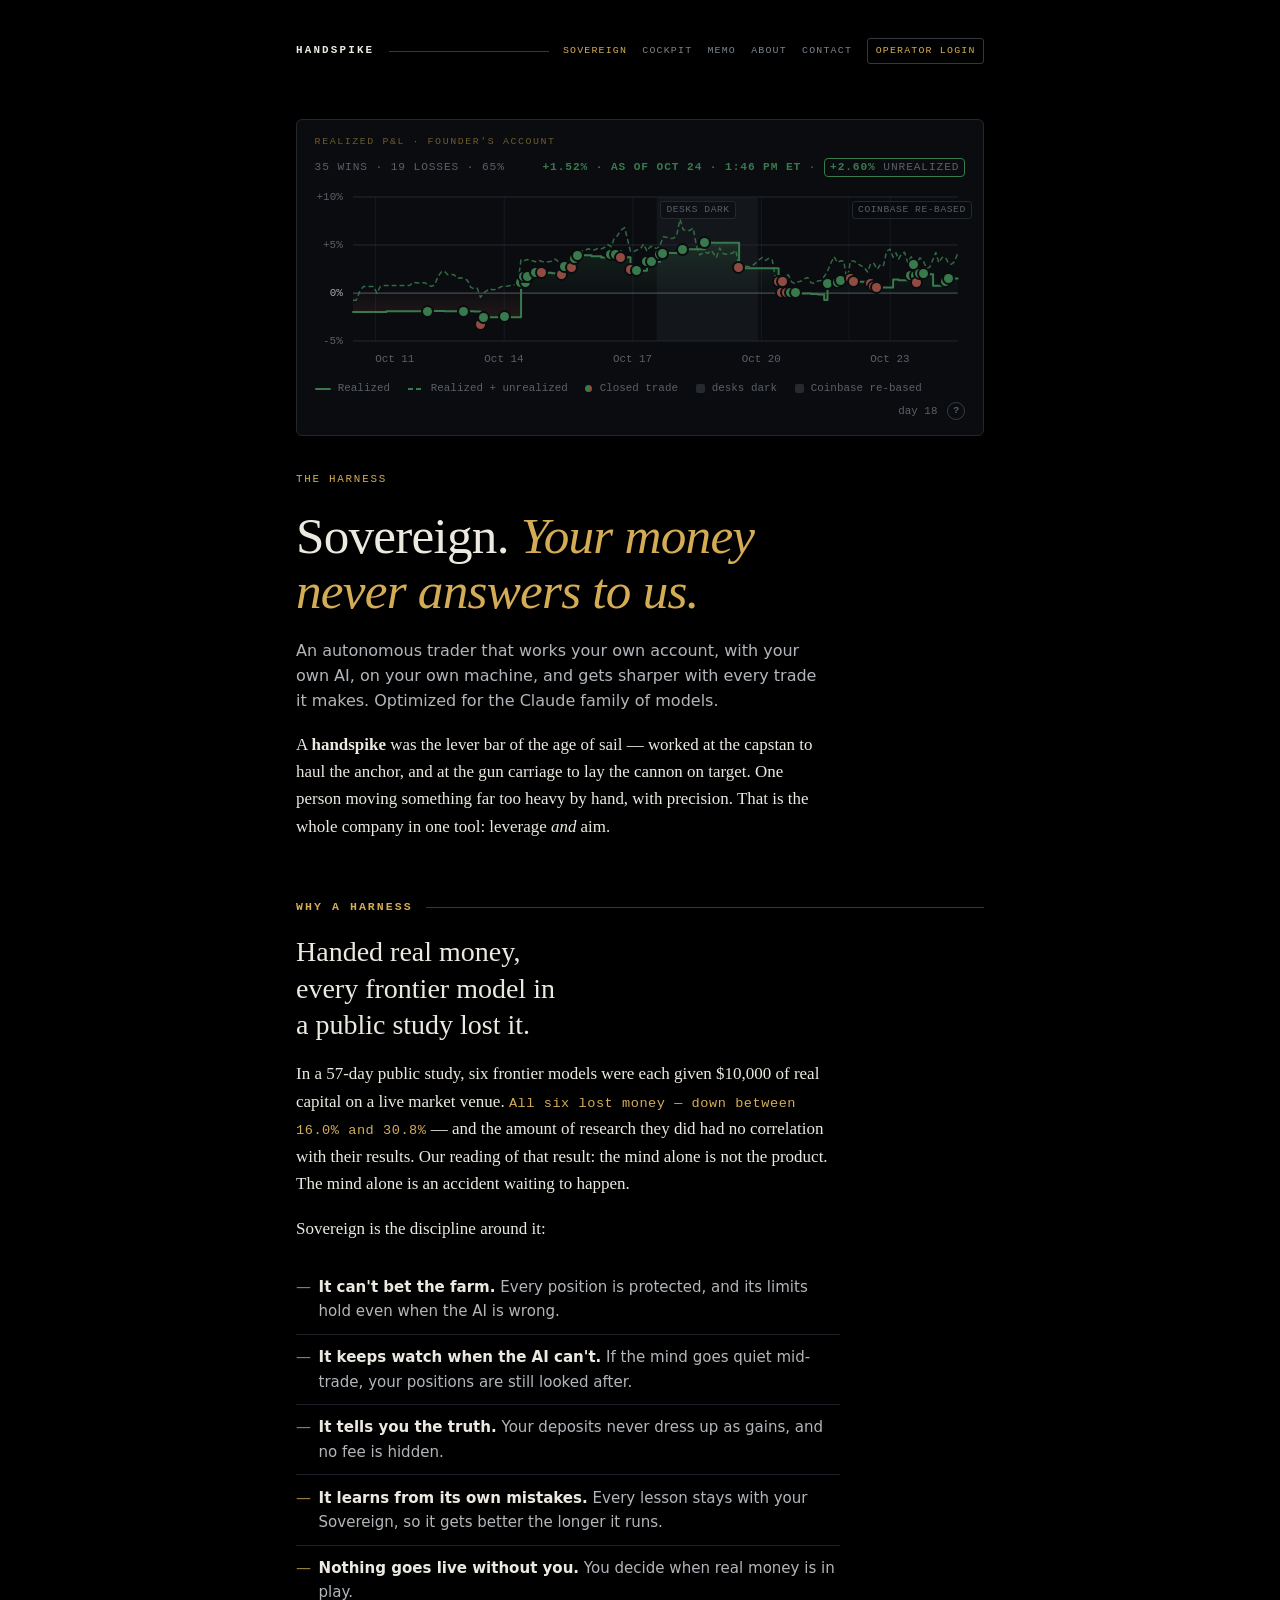
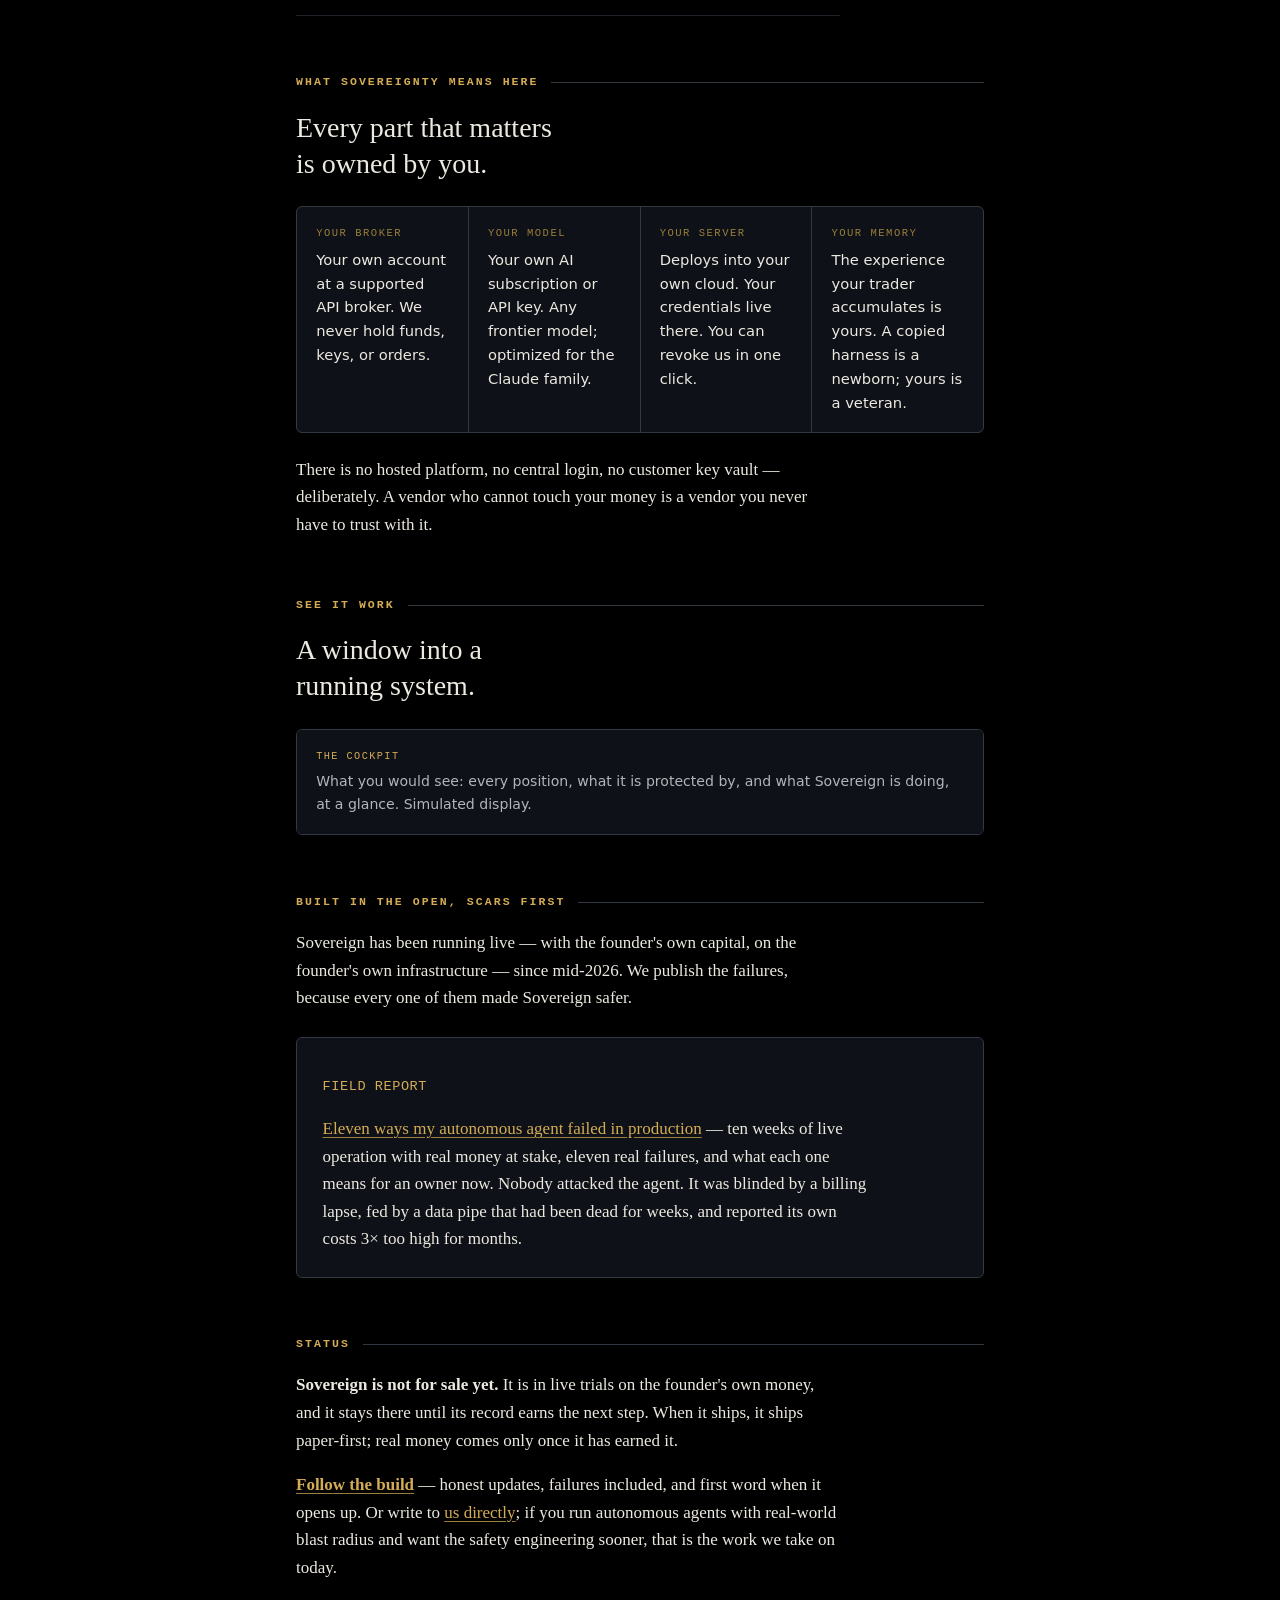
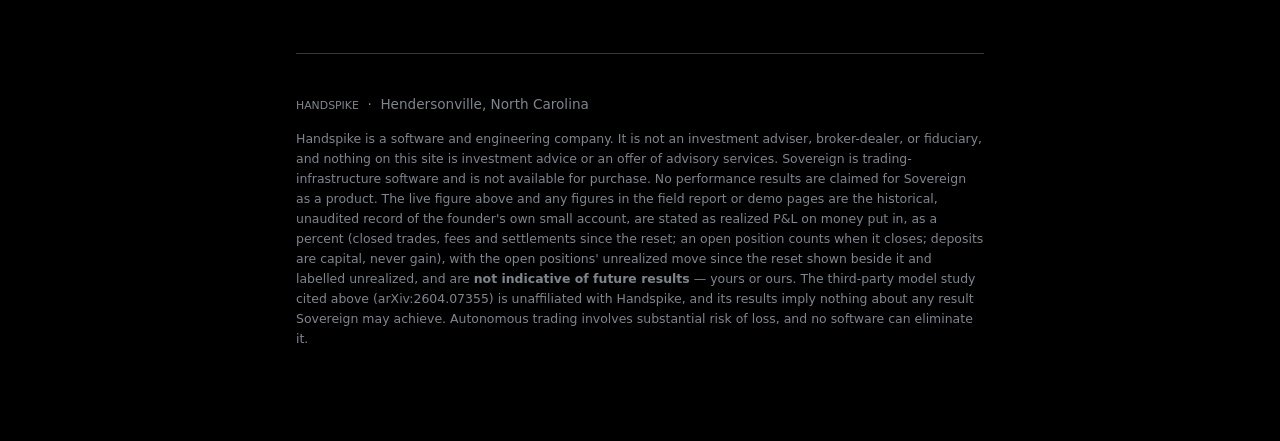
==== index.html @ 0341c0bd "graph: the marks sentence names the partial-sale marks (app d733396c) Co-Authored-By: Claude Opus 5." ====
<!doctype html>
<html lang="en">
<head>
<meta charset="utf-8">
<meta name="viewport" content="width=device-width, initial-scale=1">
<meta name="description" content="Handspike builds Sovereign: an autonomous trading harness where the customer owns everything — their broker, their AI model, their server, their keys. Your money never answers to us.">
<meta name="author" content="Rick Winnett">
<meta property="og:title" content="Handspike — Sovereign, the autonomous trading harness">
<meta property="og:description" content="Your money never answers to us. Bring your own broker, bring your own model. Optimized for the Claude family.">
<meta property="og:type" content="website">
<meta name="twitter:card" content="summary">
<link rel="icon" href="data:image/svg+xml,<svg xmlns=%22http://www.w3.org/2000/svg%22 viewBox=%220 0 100 100%22><path d=%22M18 12h16v30h32V12h16v76H66V58H34v30H18z%22 fill=%22%232f6fed%22/></svg>">
<meta name="theme-color" content="#000000">
<title>Handspike — Sovereign, the autonomous trading harness</title>
<link rel="stylesheet" href="/site.css">
<style>

  /* ---- hero ---- */
  .plate{
    font-family:ui-monospace,Consolas,"Cascadia Mono",monospace;
    font-size:.68rem; letter-spacing:.16em; text-transform:uppercase;
    color:var(--brass); margin:0 0 1.2rem;
  }
  h1{
    font-size:clamp(2.1rem,6vw,3.2rem); line-height:1.08;
    letter-spacing:-.015em; font-weight:400; margin:0 0 1.3rem;
    text-wrap:balance; max-width:19ch;
  }
  h1 em{ font-style:italic; color:var(--brass); }
  .standfirst{
    font-family:"Segoe UI",system-ui,-apple-system,sans-serif;
    font-size:1rem; color:var(--ink-2); line-height:1.55; margin:0 0 .8rem; max-width:33rem;
  }
  .lede{ font-size:1.06rem; color:var(--ink); max-width:33rem; }

  /* ---- sections ---- */
  section{ margin:3.6rem 0 0; }
  h2{
    font-family:ui-monospace,Consolas,"Cascadia Mono",monospace;
    font-size:.72rem; letter-spacing:.18em; text-transform:uppercase;
    color:var(--brass); font-weight:600; margin:0 0 1.1rem;
    display:flex; align-items:center; gap:.8rem;
  }
  h2::after{ content:""; flex:1; height:1px; background:var(--rule); }
  .big{
    font-size:clamp(1.3rem,3.4vw,1.75rem); line-height:1.3; font-weight:400;
    max-width:26ch; margin:0 0 1rem; text-wrap:balance;
  }

  ul.rails{ list-style:none; padding:0; margin:1.4rem 0 0; }
  ul.rails li{
    padding:.68em 0 .68em 1.5em; border-bottom:1px solid var(--rule-2); position:relative;
    font-family:"Segoe UI",system-ui,sans-serif; font-size:.94rem; color:var(--ink-2);
  }
  ul.rails li::before{ content:"—"; position:absolute; left:0; color:var(--brass-dim); }
  ul.rails li strong{ color:var(--ink); font-weight:600; }

  .card{
    background:var(--panel); border:1px solid var(--rule); border-radius:6px;
    padding:1.5rem 1.6rem; margin:1.6rem 0 0;
  }
  .card p:last-child{ margin-bottom:0; }
  .stat{
    font-family:ui-monospace,Consolas,monospace; color:var(--brass);
    font-size:.85rem; letter-spacing:.04em;
  }

  .own{ display:grid; grid-template-columns:repeat(auto-fit,minmax(10.5rem,1fr)); gap:1px;
        background:var(--rule); border:1px solid var(--rule); border-radius:6px;
        overflow:hidden; margin:1.5rem 0 0; }
  .own > div{ background:var(--panel); padding:1.1rem 1.2rem; }
  .own .k{ font-family:ui-monospace,Consolas,monospace; font-size:.66rem;
           letter-spacing:.14em; text-transform:uppercase; color:var(--brass-dim); margin:0 0 .35rem; }
  .own .v{ font-family:"Segoe UI",system-ui,sans-serif; font-size:.92rem; color:var(--ink); margin:0; }

  /* ---- live status banner ---- */
  /* THE COCKPIT'S HOME GRAPH, IN PERCENTS, IN THE SITE'S OWN DRESS (owner 2026-10-14 ~1:40 AM ET: "public can have
     it. %'s only", then "make it look right on the page"; standing since 2026-10-11 ~7:50 PM ET: "the web graph
     never show dollar amount. on %'s", then "other than that, two should look and function the same"). The block is
     laid out as home.py::_return_graph draws it since the cockpit's 10/13 redesign: one header row (the wins-vs-losses
     record on the left; on the right the realized figure, a dot, and the unrealized figure in its thin rectangle),
     then the plot (a round-percent axis with 0% always labelled, an Eastern time axis, the realized steps, the dashed
     line, the wash, a dot per closed position, the readout), then the legend line. The one public-only addition is
     the "Realized P&L · founder's account" label above it. The colours are the SITE's palette under the cockpit's
     token names (--win, --loss, --border-strong, --warn); the type is the site's own mono and the card, rules and
     ink the site's own, so the graph reads as part of this page rather than a pasted instrument. */
  #live{ display:none; margin:0 0 2.2rem; border:1px solid var(--rule); border-radius:6px;
         background:var(--panel); padding:.9rem 1.1rem;
         --win:#4fa96a; --loss:#c96a5a; --border-strong:#4b545d; --warn:#e3b341;
         --mono:ui-monospace,Consolas,"Cascadia Mono",monospace; }
  #live.on{ display:block; }
  #live .k{ display:block; margin:0 0 .5rem; font-family:ui-monospace,Consolas,"Cascadia Mono",monospace;
            font-size:.62rem; letter-spacing:.16em; text-transform:uppercase; color:var(--brass-dim); }
  #live .head{ display:flex; flex-wrap:wrap; justify-content:space-between; align-items:baseline; gap:.15rem .8rem;
               margin-bottom:2px; font-family:ui-monospace,Consolas,monospace; font-size:.7rem;
               letter-spacing:.08em; text-transform:uppercase; color:var(--ink-3); }
  /* The figures keep to the right edge even when a narrow card wraps them under the record. */
  #live .fig{ font-variant-numeric:tabular-nums; margin-left:auto; text-align:right; }
  #live .pct{ font-weight:700; }
  #live .pct.up{ color:var(--win); } #live .pct.down{ color:var(--loss); }
  #live .sep[hidden]{ display:none; }
  /* The unrealized figure and its word inside a thin rectangle in the figure's own colour (the cockpit's
     _unrealized_box). It never breaks inside itself; on a phone the whole box wraps instead. */
  #live .unreal{ display:inline-block; white-space:nowrap; border:1px solid var(--ink-3); border-radius:4px;
                 padding:0 5px; line-height:1.5; }
  #live .unreal b{ font-weight:700; }
  #live .unreal.up{ border-color:var(--win); } #live .unreal.up b{ color:var(--win); }
  #live .unreal.down{ border-color:var(--loss); } #live .unreal.down b{ color:var(--loss); }
  #live .unreal[hidden]{ display:none; }
  #live .curve{ display:block; }
  #live .curve[hidden]{ display:none; }
  /* Fewer than three points since the reset: said plainly, as the cockpit says it, never a two-point "trend". */
  #live .curve .collect{ border:1px dashed var(--border-strong); border-radius:6px; padding:14px 16px;
                         font-family:ui-monospace,Consolas,monospace; font-size:.7rem; color:var(--ink-3); }
  #live .curve .collect .wl{ letter-spacing:.08em; text-transform:uppercase; font-weight:700; margin-bottom:4px; }
  #live.stale{ opacity:.72; }

  /* THE PLOT. ONE svg (0..1000 x 0..1000, stretched, every stroke non-scaling) holds the strokes and the wash; the
     axis labels, the dots and the readout are HTML over the same box, placed in percent, so nothing round or textual
     is ever stretched. The y gutter is sized in ch of the axis' own mono face (--rg-yw, set per render from the
     longest label), so it fits whatever face and size the reader's browser resolves. */
  #live .rg [hidden]{ display:none !important; }
  #live .rg-plot{ position:relative; height:160px; margin-top:.75rem; touch-action:pan-y pinch-zoom; cursor:crosshair;
                  user-select:none; -webkit-user-select:none; -webkit-tap-highlight-color:transparent;
                  font:500 .68rem/1 var(--mono); font-variant-numeric:tabular-nums; }
  #live .rg-area{ position:absolute; left:calc(var(--rg-yw, 3rem) + 10px); right:8px; top:8px; bottom:8px; }
  #live .rg-area svg{ position:absolute; inset:0; width:100%; height:100%; overflow:visible; display:block; }
  #live .rg-area svg *{ vector-effect:non-scaling-stroke; }
  #live .rg-area .g{ fill:none; stroke:var(--rule); stroke-width:1; }
  #live .rg-area .v{ fill:none; stroke:var(--rule); stroke-width:1; stroke-opacity:.5; }
  #live .rg-area .a{ stroke:none; }
  #live .rg-area .z{ stroke:var(--ink-3); stroke-opacity:.75; stroke-width:1.25; }
  #live .rg-area .u{ fill:none; stroke-width:1.5; stroke-dasharray:5 3; stroke-opacity:.85; stroke-linejoin:round; }
  #live .rg-area .r{ fill:none; stroke-width:2; stroke-linejoin:round; stroke-linecap:round; }
  #live .rg-area .cw{ stroke:var(--win); } #live .rg-area .cl{ stroke:var(--loss); }
  #live .rg-area .cf{ stroke:var(--ink-3); }
  #live .rg-yl{ position:absolute; left:0; top:8px; bottom:8px; width:var(--rg-yw, 3rem); pointer-events:none;
                color:var(--ink-3); }
  #live .rg-yl span{ position:absolute; right:0; transform:translateY(-50%); white-space:nowrap; }
  #live .rg-yl .z{ color:var(--ink); }
  #live .rg-xl{ position:relative; height:1.1rem; margin:5px 8px 0 calc(var(--rg-yw, 3rem) + 10px);
                font:500 .68rem/1 var(--mono); color:var(--ink-3); white-space:nowrap;
                font-variant-numeric:tabular-nums; }
  #live .rg-xl span{ position:absolute; top:0; transform:translateX(-50%); }
  #live .rg-xl .l0{ transform:none; } #live .rg-xl .l1{ transform:translateX(-100%); }
  /* a bare clock's twin that carries the zone word on a narrow card only (xlNarrow) */
  #live .rg-xl .ph{ display:none; }
  /* A CLOSED POSITION: a 9 px dot on the realized line, green a win and red a loss by its result's sign, dim at
     exactly zero, a hollow ring when the feed does not say. A mark and nothing more: no pointer, no focus, no title. */
  #live .rg-mk{ position:absolute; z-index:2; width:9px; height:9px; margin:-4.5px 0 0 -4.5px; border-radius:50%;
                background:var(--ink-3); box-shadow:0 0 0 2px var(--panel); pointer-events:none; }
  #live .rg-mk.w{ background:var(--win); } #live .rg-mk.l{ background:var(--loss); }
  #live .rg-mk.u{ background:var(--panel); box-shadow:inset 0 0 0 1.5px var(--ink-3), 0 0 0 2px var(--panel); }
  /* AN EVENT BAND (owner 10/20 "put a mark on the graph noting the outage"; the cockpit's .hsv-rg-area .ev /
     .hsv-rg-ev): a translucent band in the dim ink across the plot (a fill-only closed path, never a rect: the
     stretched SVG's element rule), under everything drawn, never the win/loss colours (it is not a result); its label
     a small see-through chip near the top of the band so a line peaking there still shows through. A mark and nothing
     more: no title, no pointer, no click-through. */
  #live .rg-area .ev{ fill:var(--ink-3); fill-opacity:.12; stroke:none; }
  #live .rg-ev{ position:absolute; top:4px; z-index:1; margin-left:4px; padding:2px 5px; border-radius:3px;
                font:500 .6rem/1.2 var(--mono); letter-spacing:.06em; text-transform:uppercase; color:var(--ink-3);
                background:color-mix(in srgb, var(--panel) 55%, transparent); border:1px solid var(--rule);
                white-space:nowrap; pointer-events:none; }
  #live .rg-key .ev{ display:inline-block; width:9px; height:9px; border-radius:2px; background:var(--ink-3); opacity:.35; }
  /* THE READOUT: the crosshair, the realized line's dot, the unrealized gap's bar, the tip. */
  #live .rg-xh{ position:absolute; top:0; bottom:0; width:0; border-left:1px solid var(--ink-3); opacity:.6;
                pointer-events:none; }
  #live .rg-gb{ position:absolute; z-index:1; width:2px; margin-left:-1px; border-radius:1px; pointer-events:none; }
  #live .rg-hd{ position:absolute; z-index:1; width:7px; height:7px; margin:-3.5px 0 0 -3.5px; border-radius:50%;
                background:var(--ink); box-shadow:0 0 0 2px var(--panel); pointer-events:none; }
  #live .rg-tip{ position:absolute; top:0; z-index:3; min-width:9.75rem; max-width:15rem; pointer-events:none;
                 background:var(--mono-bg); border:1px solid var(--border-strong); border-radius:4px;
                 padding:.4rem .55rem; font:400 .7rem/1.55 var(--mono); color:var(--ink-2);
                 font-variant-numeric:tabular-nums; }
  #live .rg-tip .t{ color:var(--ink-3); white-space:nowrap; }
  #live .rg-tip .row{ display:flex; align-items:center; gap:6px; white-space:nowrap; }
  #live .rg-tip .row b{ margin-left:auto; padding-left:12px; font-weight:700; color:var(--ink); }
  #live .rg-tip .row b.pos{ color:var(--win); } #live .rg-tip .row b.neg{ color:var(--loss); }
  #live .rg-tip i{ display:inline-block; flex:none; }
  #live .rg-tip i.kr{ width:14px; height:2px; border-radius:1px; }
  #live .rg-tip i.ku{ width:2px; height:10px; margin:0 6px; border-radius:1px; }
  /* THE LEGEND LINE: the keys, then "day N" (and a stale line's "line as of", in the warn colour) and the "?" as one
     group at the right edge that wraps as a unit. */
  #live .rg-legend{ display:flex; flex-wrap:wrap; align-items:center; gap:.35rem 1.1rem; margin-top:.6rem;
                    font:400 .68rem/1.4 var(--mono); color:var(--ink-3); }
  #live .rg-key{ display:inline-flex; align-items:center; gap:.45rem; white-space:nowrap; }
  #live .rg-key .sw{ display:inline-block; width:16px; height:2px; border-radius:1px; background:currentColor; }
  #live .rg-key .sw.u{ border-radius:0; background:repeating-linear-gradient(90deg,currentColor 0 5px,transparent 5px 8px); }
  #live .rg-key .cw{ color:var(--win); } #live .rg-key .cl{ color:var(--loss); } #live .rg-key .cf{ color:var(--ink-3); }
  #live .rg-key .dt{ display:inline-block; width:7px; height:7px; border-radius:50%;
                     background:linear-gradient(90deg,var(--win) 50%,var(--loss) 50%); }
  /* a feed whose marks carry no sign (one published before r) draws only rings, so its key is a ring too */
  #live .rg-key .dt.u{ background:transparent; box-shadow:inset 0 0 0 1.5px var(--ink-3); }
  #live .rg-legend .end{ margin-left:auto; display:inline-flex; flex-wrap:wrap; justify-content:flex-end;
                         align-items:center; gap:.3rem .6rem; }
  #live .rg-legend .meta{ font-variant-numeric:tabular-nums; }
  #live .rg-legend .st{ color:var(--warn); white-space:nowrap; }
  /* The "?" (a span, as the cockpit's own): the provenance as its TITLE and nothing more. A mouse sees it on hover;
     no tap opens its words on this page (review 2026-10-14: the site adds no visible text about how anything works,
     owner 2026-10-11), so it is not a control. */
  #live .rg-q{ display:inline-grid; place-items:center; flex:none; width:1.15rem; height:1.15rem;
               border:1px solid var(--border-strong); border-radius:50%; color:var(--ink-3);
               font:600 .62rem/1 var(--mono); cursor:help; }
  #live .rg-q:hover{ color:var(--brass); border-color:var(--brass-dim); }

  /* A NARROW CARD (a 568 px screen or less): a shorter plot, a tighter card, and the axis labels xlNarrow and the
     odd steps from 0% leave out marked .alt (every date stays, the zone word stays on the last clock shown). */
  @media (max-width:568px){
    #live{ padding:.8rem; }
    #live .rg-plot{ height:140px; }
    #live .rg-xl .alt, #live .rg-yl .alt{ display:none; }
    #live .rg-xl .ph{ display:block; }
  }

  .tour{ display:grid; grid-template-columns:repeat(auto-fit,minmax(12rem,1fr)); gap:1px;
         background:var(--rule); border:1px solid var(--rule); border-radius:6px;
         overflow:hidden; margin:1.5rem 0 0; }
  .tour a{ background:var(--panel); padding:1.15rem 1.2rem; text-decoration:none; display:block; }
  .tour a:hover{ background:var(--ground); }
  .tour .k{ font-family:ui-monospace,Consolas,monospace; font-size:.64rem; letter-spacing:.14em;
            text-transform:uppercase; color:var(--brass); margin:0 0 .35rem; }
  .tour .v{ font-family:"Segoe UI",system-ui,sans-serif; font-size:.88rem; color:var(--ink-2);
            margin:0; max-width:none; }

  @media (max-width:600px){
        .shell{ padding-top:1.6rem; }
  }

                      </style>
</head>
<body>
<div class="shell">

<header class="mast">
  <a href="/" class="markwrap"><span class="mark">HANDSPIKE</span></a>
  <span class="bar"></span>
  <nav>
    <a href="/" aria-current="page" class="cur">Sovereign</a>
    <a href="/demo/cockpit.html">Cockpit</a>
    <a href="/eleven-failures.html">Memo</a>
    <a href="/about.html">About</a>
    <a href="/contact.html">Contact</a>
    <a class="op" href="/login.html">Operator&nbsp;login</a>
  </nav>
</header>

<!-- Live status: reads a static file the founder's machine pushes outward. There is no API here and
     no inbound path to the trading machine. If the file is missing, unreadable, or the number was
     withheld upstream, this banner simply never appears — it can go quiet, but it cannot go wrong. -->
<div id="live" aria-live="polite">
  <span class="k">Realized P&amp;L · founder's account</span>
  <div class="head">
    <span id="liveWL"></span>
    <span class="fig"><span class="pct" id="livePct">—</span><span class="sep" id="liveSep" hidden> · </span><span class="unreal" id="liveUnreal" hidden></span></span>
  </div>
  <div class="curve" id="liveCurve" hidden></div>
</div>

<p class="plate">The harness</p>
<h1>Sovereign. <em>Your money never answers to us.</em></h1>
<p class="standfirst">An autonomous trader that works your own account, with your own AI, on your
own machine, and gets sharper with every trade it makes. Optimized for the Claude family of models.</p>
<p class="lede">A <strong>handspike</strong> was the lever bar of the age of sail — worked at the
capstan to haul the anchor, and at the gun carriage to lay the cannon on target. One person moving
something far too heavy by hand, with precision. That is the whole company in one tool: leverage
<em>and</em> aim.</p>

<section id="why">
  <h2>Why a harness</h2>
  <p class="big">Handed real money, every frontier model in a public study lost it.</p>
  <p>In a 57-day public study, six frontier models were each given $10,000 of real capital on a
  live market venue. <span class="stat">All six lost money — down between 16.0% and 30.8%</span> —
  and the amount of research they did had no correlation with their results. Our reading of that
  result: the mind alone is not the product. The mind alone is an accident waiting to happen.</p>
  <p>Sovereign is the discipline around it:</p>
  <ul class="rails">
    <li><strong>It can't bet the farm.</strong> Every position is protected, and its limits hold
        even when the AI is wrong.</li>
    <li><strong>It keeps watch when the AI can't.</strong> If the mind goes quiet mid-trade, your
        positions are still looked after.</li>
    <li><strong>It tells you the truth.</strong> Your deposits never dress up as gains, and no fee
        is hidden.</li>
    <li><strong>It learns from its own mistakes.</strong> Every lesson stays with your Sovereign, so
        it gets better the longer it runs.</li>
    <li><strong>Nothing goes live without you.</strong> You decide when real money is in play.</li>
  </ul>
</section>

<section id="sovereignty">
  <h2>What sovereignty means here</h2>
  <p class="big">Every part that matters is owned by you.</p>
  <div class="own">
    <div><p class="k">Your broker</p><p class="v">Your own account at a supported API broker. We never hold funds, keys, or orders.</p></div>
    <div><p class="k">Your model</p><p class="v">Your own AI subscription or API key. Any frontier model; optimized for the Claude family.</p></div>
    <div><p class="k">Your server</p><p class="v">Deploys into your own cloud. Your credentials live there. You can revoke us in one click.</p></div>
    <div><p class="k">Your memory</p><p class="v">The experience your trader accumulates is yours. A copied harness is a newborn; yours is a veteran.</p></div>
  </div>
  <p style="margin-top:1.4rem;">There is no hosted platform, no central login, no customer key
  vault — deliberately. A vendor who cannot touch your money is a vendor you never have to
  trust with it.</p>
</section>

<section id="tour">
  <h2>See it work</h2>
  <p class="big">A window into a running system.</p>
  <div class="tour">
    <a href="/demo/cockpit.html"><p class="k">The cockpit</p>
      <p class="v">What you would see: every position, what it is protected by, and what Sovereign is
      doing, at a glance. Simulated display.</p></a>
  </div>
</section>

<section id="proof">
  <h2>Built in the open, scars first</h2>
  <p>Sovereign has been running live — with the founder's own capital, on the founder's own
  infrastructure — since mid-2026. We publish the failures, because every one of them made
  Sovereign safer.</p>
  <div class="card">
    <p class="stat">FIELD REPORT</p>
    <p><a href="/eleven-failures.html">Eleven ways my autonomous agent failed in production</a> —
    ten weeks of live operation with real money at stake, eleven real failures, and what each one
    means for an owner now. Nobody attacked the agent. It was blinded by
    a billing lapse, fed by a data pipe that had been dead for weeks, and reported its own costs
    3&times; too high for months.</p>
  </div>
</section>

<section id="status">
  <h2>Status</h2>
  <p><strong>Sovereign is not for sale yet.</strong> It is in live trials on the founder's own
  money, and it stays there until its record earns the next step. When it ships, it ships
  paper-first; real money comes only once it has earned it.</p>
  <p><a href="/signup.html"><strong>Follow the build</strong></a> — honest updates, failures
  included, and first word when it opens up. Or write to
  <a href="/contact.html">us directly</a>; if you run autonomous agents with real-world blast
  radius and want the safety engineering sooner, that is the work we take on today.</p>
</section>

<footer>
  <p><span class="mark" style="font-size:.68rem;">HANDSPIKE</span> &nbsp;·&nbsp; Hendersonville, North Carolina<span id="visitors" hidden></span></p>
  <p class="fine">Handspike is a software and engineering company. It is not an investment adviser,
  broker-dealer, or fiduciary, and nothing on this site is investment advice or an offer of
  advisory services. Sovereign is trading-infrastructure software and is not available for
  purchase. No performance results are claimed for Sovereign as a product. The live figure above
  and any figures in the field report or demo pages are the historical, unaudited record of the
  founder's own small account, are stated as realized P&amp;L on money put in, as a percent (closed trades, fees and
  settlements since the reset; an open position counts when it closes; deposits are capital, never gain),
  with the open positions' unrealized move since the reset shown beside it and labelled unrealized,
  and are <strong>not indicative of future results</strong> — yours or ours. The
  third-party model study cited above (arXiv:2604.07355) is unaffiliated with Handspike, and its
  results imply nothing about any result Sovereign may achieve. Autonomous trading involves
  substantial risk of loss, and no software can eliminate it.</p>
</footer>

</div>
<script>
// The live banner and its curve. Read from two static JSON files the founder's machine pushes outward on a
// timer — no API, no inbound path to the trading machine. Three deliberate behaviours:
//   1. ANY failure (missing file, bad JSON, missing number) leaves the banner hidden. A number this
//      page cannot verify is a number it does not show.
//   2. Older than about 90 minutes -> the figure says "as of <time>" on its face; older than 6 hours ->
//      the whole banner is also dimmed. A stale figure wearing a fresh face is the one dishonest thing a
//      live badge can do.
//   3. Losses render exactly like gains. There is no branch here that hides a negative.
//
// PERCENTS ONLY (owner 2026-10-11 ~7:50 PM ET: "the web graph never show dollar amount. on %'s", reversing
// his ~11:55 AM "do the website in dollars too"; then "other than that, two should look and function the
// same"). This page NEVER prints a dollar amount: it reads realized_pct / unrealized_pct / return_pct from
// status.json and p / u (and each mark's t / r) from history.json, and it does not read realized_usd,
// unrealized_usd, d, ud, lo_d,
// hi_d, ud_last or scale even if a feed carries them (the publisher's PUBLISH_DOLLARS switch is off; this is
// the second, page-side guard). No feed string is put on the page or in a hover: every word here is the
// page's own. Everything else is the cockpit's Home graph (home.py::_return_graph) with each dollar figure
// replaced by its percent of money put in: the same header, the same axes, the same two lines, the same
// dots and legend line (since 2026-10-14, owner ~1:40 AM ET: "public can have it. %'s only", then "make it
// look right on the page": the cockpit's 10/13 redesign, in the site's own type and rules). A mark's r is the
// sign of that close's result and nothing more; no symbol, size or amount of any trade reaches this page.

// Python's round(a, 2) for a >= 0, as an integer count of hundredths. toFixed rounds the exact binary value
// as Python does, except on an EXACT tie (a * 8 an odd integer, e.g. 0.125), where Python keeps the even
// hundredth and toFixed the larger one, so that one case is settled here.
function pyRound2(a) {
  if (Number.isInteger(a * 8) && (a * 8) % 2 === 1) {
    var c = Math.floor(a * 100);
    return c % 2 ? c + 1 : c;
  }
  return Math.round(Number(a.toFixed(2)) * 100);
}
// round(v, 2) + 0.0, as the cockpit rounds a stacked value (no -0).
function round2(v) {
  var c = pyRound2(Math.abs(v));
  return c === 0 ? 0 : (v < 0 ? -c : c) / 100;
}
function isNum(v) { return typeof v === 'number' && isFinite(v); }
// A signed percent exactly as the cockpit prints one (handspike.webui.money_fmt.signed_pct_from_percent(v, 2)):
// '+2.28%' / '-1.61%' / '0.00%'. The ASCII hyphen-minus, never U+2212 (the house glyph law: what a reader
// copies must match the logs); always two decimals; the sign decided from the ROUNDED value, so a residual
// that prints 0.00% is never '+0.00%' or '-0.00%'. '' for a non-number.
function signedPct(v) {
  if (!isNum(v)) return '';
  var c = pyRound2(Math.abs(v));
  var sign = c === 0 ? '' : v < 0 ? '-' : '+';
  var r = c % 100;
  return sign + Math.floor(c / 100) + '.' + (r < 10 ? '0' : '') + r + '%';
}
// The house colour of a formatted figure, decided from what the reader sees (its sign), never the raw
// float: '+' -> up (win-green), '-' -> down (loss-red), '0.00%' -> neutral.
function signClass(txt) {
  return txt.charAt(0) === '+' ? 'up' : txt.charAt(0) === '-' ? 'down' : '';
}
// Python's f"{a:.0f}" for a >= 0 (round half to even on an exact tie: 62.5 -> 62, 37.5 -> 38).
function pyRound0(a) {
  if (Number.isInteger(a * 2) && (a * 2) % 2 === 1) {
    var f = Math.floor(a);
    return f % 2 ? f + 1 : f;
  }
  return Number(a.toFixed(0));
}
// The header's words, as the cockpit's _win_loss_label: "2 wins · 1 loss · 67%", "—%" before any trade has
// closed (never a made-up 0%), "wins vs losses unread" when the feed does not carry the record (the
// publisher leaves the record out exactly when the box could not read it).
function winLossLabel(d) {
  if (!d || typeof d.wins !== 'number' || typeof d.losses !== 'number') return 'wins vs losses unread';
  var w = d.wins, l = d.losses;
  return w + ' win' + (w === 1 ? '' : 's') + ' · ' + l + ' loss' + (l === 1 ? '' : 'es') + ' · ' +
    (isNum(d.win_pct) && d.win_pct >= 0 ? pyRound0(d.win_pct) + '%' : '—%');
}
// A stored stamp as milliseconds. A NAIVE value (history.json's point times) is UTC by house rule, so it
// gets its 'Z' before parsing; without it Date.parse would read it as the VIEWER's local time. Only an ISO
// date WITH a clock is an instant: a date alone is NaN (the cockpit's etfmt.parse_utc refuses one too;
// Date.parse would make it a midnight nobody recorded).
function utcMs(v) {
  if (typeof v !== 'string' || !v) return NaN;
  var m = /^(\d{4}-\d{2}-\d{2})[T ](\d{2}:\d{2}(?::\d{2}(?:\.\d+)?)?)(Z|z|[+-]\d{2}:?\d{2})?$/.exec(v.trim());
  if (!m) return NaN;
  var z = !m[3] || m[3] === 'z' ? 'Z' : m[3].length === 5 ? m[3].slice(0, 3) + ':' + m[3].slice(3) : m[3];
  return Date.parse(m[1] + 'T' + m[2].replace(/(\.\d{3})\d+$/, '$1') + z);
}
// 'Oct 11 · 7:48 PM ET', as the cockpit's etfmt.when_et(v, zone=True): Eastern, 12-hour, the zone word zoneWord's
// (the cockpit's zone_label): "ET", except inside the November fall-back hour, where two instants an hour apart read
// the same wall time and each carries its own ('Nov 1 · 1:30 AM EDT', then 'Nov 1 · 1:30 AM EST'). '' when the stamp
// will not parse or the browser has no time-zone data (withhold rather than approximate).
function etText(v) {
  var t = utcMs(v);
  if (isNaN(t)) return '';
  try {
    var g = {};
    new Intl.DateTimeFormat('en-US', { timeZone: 'America/New_York', month: 'short', day: 'numeric',
      hour: 'numeric', minute: '2-digit', hour12: true }).formatToParts(new Date(t))
      .forEach(function (p) { g[p.type] = p.value; });
    if (!g.month || !g.day || !g.hour || !g.minute || !g.dayPeriod) return '';
    return g.month + ' ' + g.day + ' · ' + g.hour + ':' + g.minute + ' ' + g.dayPeriod.toUpperCase() + ' ' +
      (zoneWord(t) || 'ET');
  } catch (e) { return ''; }
}
function escAttr(s) {
  return String(s).replace(/&/g, '&amp;').replace(/</g, '&lt;').replace(/>/g, '&gt;')
    .replace(/'/g, '&#39;').replace(/"/g, '&quot;');
}
// The last guard on every hover this page writes: anything carrying a '$' is dropped, never shown.
function noDollar(s) { return /\$/.test(s) ? '' : s; }

// THE HEADER: the realized figure since the reset, as the cockpit's graph header prints it, in percent.
// Returns what the curve below needs from status.json (day N, the record), or null when nothing is shown.
function renderBanner(el, d) {
  // REALIZED P&L, AS THE COCKPIT SHOWS IT (owner 2026-10-07 "make the web match"): the headline is
  // realized since the reset. A feed without it shows nothing; the all-in figure is never shown under
  // the realized name.
  if (!d || !isNum(d.realized_pct)) return null;
  var pct = d.realized_pct;
  var ageH = null;
  var t = utcMs(d.as_of);
  if (!isNaN(t)) ageH = (Date.now() - t) / 3600000;
  var when = ageH === null ? '' :
    ageH < 1.5 ? 'updated just now' :
    ageH < 48 ? 'updated ' + Math.round(ageH) + 'h ago' :
    'updated ' + Math.round(ageH / 24) + ' days ago';
  if (ageH !== null && ageH > 6) el.classList.add('stale');
  // The realized figure, coloured as the cockpit colours it since its 10/13 redesign (home.py: the house
  // money_fmt.pnl_color of the figure as printed: win-green above zero, loss-red below, dim at exactly
  // 0.00%, never a green zero, like the solid line it heads), and, once the file is older than the hourly
  // publish allows, " · as of <time>" in the same span, on the FACE (a phone cannot hover).
  var pe = document.getElementById('livePct');
  var asOf = ageH !== null && ageH > 1.5 ? etText(d.as_of) : '';
  var pTxt = signedPct(pct);
  pe.textContent = pTxt + (asOf ? ' · as of ' + asOf : '');
  pe.className = 'pct' + (signClass(pTxt) ? ' ' + signClass(pTxt) : '');
  // WINS VS LOSSES AND THEN THE %, on the header's left (owner 2026-10-07, "both").
  var label = winLossLabel(d);
  var wl = document.getElementById('liveWL');
  if (wl) wl.textContent = label;
  // THE UNREALIZED FIGURE AFTER A DOT (owner 2026-10-10 ~11:30 AM ET: "the website does not have the
  // unrealized stuff"): the open positions' move since the reset as a percent of the same money put in,
  // read by the publisher off the SAME split as the realized figure, inside a thin rectangle in its own
  // sign's colour (neutral at zero) with the word "unrealized". Absent from the feed -> absent here: rule 1.
  var ue = document.getElementById('liveUnreal'), sep = document.getElementById('liveSep');
  var upct = d.unrealized_pct;
  if (ue && isNum(upct)) {
    var ut = signedPct(upct);
    ue.textContent = '';
    var ub = document.createElement('b');
    ub.textContent = ut;
    ue.appendChild(ub);
    ue.appendChild(document.createTextNode(' unrealized'));
    ue.className = 'unreal' + (signClass(ut) ? ' ' + signClass(ut) : '');
    ue.hidden = false;
    if (sep) sep.hidden = false;
  }
  // The context that keeps the figure honest — the basis, the age, the not-indicative warning — lives in
  // the footer disclaimer (which names this figure explicitly) and on hover here.
  el.setAttribute('title', noDollar(
    'realized P&L on money put in since the reset (closed trades, fees and settlements; an open position ' +
    'counts when it closes; deposits are capital, never gain)' +
    (isNum(d.return_pct) ? ' · open positions included: ' + signedPct(d.return_pct) : '') +
    (isNum(upct) ? ' · unrealized: the open positions’ move since the reset, on the same money put in' : '') +
    (when ? ' · ' + when : '') + ' · historical and unaudited, not indicative of future results'));
  el.classList.add('on');
  // "DAY N" IS THE HOUSE CONVENTION, ON EVERY SURFACE: days_elapsed + 1, as the cockpit renders it. It is how
  // long the CURRENT measurement has run (since the reset), NOT how long Sovereign has been live — do not
  // relabel it "N days active". It prints on the graph's legend line, as on the cockpit.
  return { days: Number.isInteger(d.days_elapsed) && d.days_elapsed >= 0 ? d.days_elapsed : null, label: label,
           asOfMs: utcMs(d.as_of) };
}

// THE "?" ON THE LEGEND LINE (its title, and nothing on the face), as the cockpit's _curve_provenance +
// _DASHED_LINE_NOTE + _marks_note, in percent.
// Which points were watched happening and which were not; "every one recorded live" is said out loud, because
// "no reconstructed points" and "nobody checked" are different claims and silence reads as the second one.
function provenance(h, n) {
  var recon = isNum(h.n_rebuilt) ? h.n_rebuilt : 0;
  var withheld = isNum(h.n_withheld) ? h.n_withheld : 0;
  var head = '';
  // REALIZED ONLY (owner, 2026-09-30, "Graph only"): say what the line leaves out, first. Said only when the
  // feed says so (`kind` with its `kind_note`): an older file is never labelled as something it is not.
  if (h.kind === 'realized' && typeof h.kind_note === 'string') {
    head = 'Realized results since the reset: closed trades, fees, settlements, interest and distributions ' +
      'taken as cash; the realized figure above is the same measure. Each point is measured from cash and ' +
      'what the open positions COST, never from their prices, so a price move between two venue reads never ' +
      'moves it (it lands in Unrealized); an open position counts at what it cost until it closes. ';
  }
  // A point skipped because it is KNOWN WRONG is said out loud, never silently. (Its reason stays on the
  // box: the cockpit's free text can name amounts.)
  var tail = withheld ? ' ' + withheld + ' recorded points are WITHHELD, not drawn.' : '';
  if (!recon) {
    if (head) {
      var nb = isNum(h.n_bridge) ? h.n_bridge : 0;
      if (nb) {
        var ne = isNum(h.bridge_events) ? h.bridge_events : 0, nm = isNum(h.bridge_by_main) ? h.bridge_by_main : 0;
        return head + n + ' points drawn. Of the recorded rows, the ' + nb + ' before the first at-cost read ' +
          'draw the RECORDED BRIDGE of realization events read from the venues (' + ne + ' event' +
          (ne === 1 ? '' : 's') + (nm ? ', ' + nm + ' priced by main from a cited source' : '') +
          '); every later one is that row\'s own recorded book. Nothing on this curve is estimated.' + tail;
      }
      return head + n + ' points drawn, every one recorded live. Nothing on this curve is reconstructed.' + tail;
    }
    return n + ' points drawn, every one recorded live at the hour from the same figure the header prints. ' +
      'Nothing on this curve is reconstructed.' + tail;
  }
  return head + n + ' points drawn (evenly thinned from the full record, endpoints always kept). ' + recon +
    ' points in the underlying record predate this graph and are RECONSTRUCTED from the venue\'s own ' +
    'futures-P&L ledger; everything after is recorded live. Both are honest, they are not the same thing. ' +
    'Note the two counts describe different sets: the drawn points are thinned, the ' + recon +
    ' is counted over the whole record.' + tail;
}
// The dashed line's sentence, the cockpit's _DASHED_LINE_NOTE in PERCENT, and honest about it: in dollars a
// deposit or withdrawal never steps the lines; in percent it CAN, because it changes the base the percent is
// taken on.
var DASHED_LINE_NOTE = ' The dashed line is the headline return on money put in since the reset (realized ' +
  'plus the open positions\' move); its gap above the solid realized line is the unrealized percent in the ' +
  'rectangle, from the same recorded rows; a row without it is a gap, never a bridged slope. Each line is ' +
  'coloured by where it ends.';
// ONE BASE (2026-10-11 ~8:40 PM ET): since the publisher sends `pct_of: "today"`, every point is a percent of
// TODAY's money put in, the cockpit's dollar curve scaled by one constant, so a deposit or withdrawal never
// steps the lines. An older feed (per-row percents) says that it can.
function dashedLineNote(h) {
  return DASHED_LINE_NOTE + (h && h.pct_of === 'today'
    ? ' Every point is a percent of today’s money put in, so a deposit or withdrawal never steps the lines.'
    : ' Both lines are drawn as a percent of money put in at each point, so a deposit or withdrawal can step them.');
}
var MARKS_NOTE = ' Marks: one per closed position, and one per partial sale that left contracts held (its own realized dollars; counted in wins vs losses when the bet finishes); an event forecast that settled without a position is not marked.';
function marksNote(h) {
  if (h.marks_ok !== true) return '';
  var f = isNum(h.n_settled_unheld) ? h.n_settled_unheld : 0;
  return MARKS_NOTE + (f > 0 ? ' ' + f + ' event forecast' + (f === 1 ? '' : 's') + ' settled without a ' +
    'position ' + (f === 1 ? 'is' : 'are') + ' not marked.' : '');
}

// ================================================================================================================
// THE ERA CURVE, drawn from /history.json — the SAME recorded series the cockpit plots, so the public shape and the
// operator's shape cannot diverge. Since 2026-10-14 (owner ~1:40 AM ET: "public can have it. %'s only", then "make
// it look right on the page") it is the cockpit's REDESIGNED Home graph (home.py::_return_graph, 10/13) in percent.
// Three rules carried over verbatim from the cockpit, because they are what make a return curve honest rather than
// decorative:
//   1. ZERO IS FORCED INTO THE BAND AND DRAWN. A curve auto-scaled to its own min/max can put a book that never
//      once broke even at the top of the frame and read as a rally. The y axis is round percents and 0% is always
//      one of its labelled ticks, in the bright ink.
//   2. Coloured by where it ENDS, not by its slope — a rising line still under water is not good news. Each of the
//      two lines (realized solid, realized + unrealized dashed) by where IT ends; the realized line is dim at
//      exactly 0.00%, never a green zero.
//   3. Any failure leaves it hidden. The banner is still complete without it.
// The series is RECORDED, never reconstructed: fewer than three points is said plainly ("Recording since the
// reset"), never drawn as a two-point "trend"; a series the box withheld is not drawn at all.
//
// THE LOOK, as the cockpit draws it: ONE svg in a 0..1000 x 0..1000 space, stretched to the plot, holds the strokes
// and the wash only (every stroke non-scaling); the axis labels, the closed-trade dots and the readout are HTML laid
// over the same box in percent, so nothing round or textual is ever stretched. x is TIME, first to last drawn row,
// with Eastern labels (axisTicks, the cockpit's etfmt.axis_ticks); the row index, with no labels, when the rows'
// times cannot make an axis. The realized line is a STEP line: a recorded value holds until the next recorded row,
// and no slope is drawn that the money did not make. The wash between the line and 0% is green above 0% and red
// below. A small dot sits where each position closed, green a win and red a loss by the sign of its result (the
// feed's r), a hollow ring when the feed does not say; on this page a dot is a mark ONLY, no trade details and no
// click-through (owner 2026-10-09 ~11:30 PM ET: "on the website just put a mark but no info or click thru"). No
// range caption (the cockpit dropped it 10/13): the labelled axis replaces it; "day N" and a stale line's "line as
// of" sit on the legend line, the provenance behind its "?". The readout under a finger or the mouse prints a row's
// time and its two percents, and nothing about any trade.
// ================================================================================================================

// A drawn span shorter than this is not a time axis (rows written seconds apart): the x is the row index instead.
var RG_MIN_SPAN_MS = 120000;
// A y range under this many percent is padded evenly around its middle to it, 0% kept in it (the cockpit pads a
// dollar range to $1, about a tenth of a percent of the money put in).
var RG_MIN_RANGE = 0.1;
var RG_LADDER = [1, 2, 2.5, 5];
// The wash's opacity at the realized line's furthest point from 0% on each side, and AT 0% (the cockpit's).
var RG_FILL_EDGE = '.22', RG_FILL_ZERO = '.04';
// Two or more closes at one drawn point: dots 14 px apart, along the riser only when it is that tall at the phone
// plot (140 px less its 8 px insets), else along the new level (the cockpit's).
var RG_MARK_GAP_PX = 14, RG_MARK_PHONE_PLOT_PX = 124;
// THE CASCADE (owner 2026-10-20 ~11:35 AM ET "if they have to stack have them over lap the one before it by half and so
// on"; the cockpit's _MARK_STACK_PX / _PLOT_SIDES_PX): half a 9 px dot, and the plot's side inset (.rg-area right:8px).
var RG_MARK_STACK_PX = 4.5, RG_PLOT_SIDE_PX = 8;
// THE PHONE X LABELS, laid out for the narrowest card this page must fit: a 320 px screen less the .shell's 1.5rem
// gutters is a 272 px card; its 1px border and .8rem padding a side, the 10 px after the y gutter and the 8 px right
// inset take 46 px of that, and the y gutter more. A label is as wide as its characters at 6.6 px (the widest mono
// face of the stack at the axis' .68rem) and stays 8 px clear of the next one; a wider screen shows the same labels
// with more room between them.
var RG_XL_NARROW_CARD_PX = 272, RG_XL_FRAME_PX = 46, RG_XL_CH_PX = 6.6, RG_XL_GAP_PX = 8;
var RG_MON = ['Jan', 'Feb', 'Mar', 'Apr', 'May', 'Jun', 'Jul', 'Aug', 'Sep', 'Oct', 'Nov', 'Dec'];

// The Eastern wall clock of an instant, {y, mo, day, h, mi, tz}, through the IANA zone (DST by date); null when the
// browser has no time-zone data (an unconverted time is never labelled Eastern).
var RG_ETF = null;
function etParts(ms) {
  if (RG_ETF === null) {
    try {
      RG_ETF = new Intl.DateTimeFormat('en-US', { timeZone: 'America/New_York', year: 'numeric', month: 'numeric',
        day: 'numeric', hour: 'numeric', minute: 'numeric', hour12: false, timeZoneName: 'short' });
    } catch (e) { RG_ETF = false; }
  }
  if (!RG_ETF || !isNum(ms)) return null;
  try {
    var g = {};
    RG_ETF.formatToParts(new Date(ms)).forEach(function (p) { g[p.type] = p.value; });
    var o = { y: +g.year, mo: +g.month, day: +g.day, h: (+g.hour) % 24, mi: +g.minute, tz: g.timeZoneName || '' };
    return o.y > 0 && o.mo >= 1 && o.mo <= 12 && o.day >= 1 && o.h >= 0 && o.mi >= 0 ? o : null;
  } catch (e) { return null; }
}
// The zone word, as the cockpit's etfmt.zone_label: "ET", except on a wall time the November fall-back hour makes
// ambiguous (two instants an hour apart both read it), which carries its own EDT / EST so the two stay apart.
function zoneWord(ms) {
  var p = etParts(ms);
  if (!p) return '';
  function same(q) { return !!q && q.y === p.y && q.mo === p.mo && q.day === p.day && q.h === p.h && q.mi === p.mi; }
  return (same(etParts(ms - 3600000)) || same(etParts(ms + 3600000))) && /^E[DS]T$/.test(p.tz) ? p.tz : 'ET';
}
// "3 PM", "12 PM", "9:05 AM": the Eastern clock, 12-hour, no leading zero.
function clockText(p, withMin) {
  return (p.h % 12 || 12) + (withMin ? ':' + (p.mi < 10 ? '0' : '') + p.mi : '') + ' ' + (p.h < 12 ? 'AM' : 'PM');
}
// THE TIME AXIS, the cockpit's etfmt.axis_ticks: [[instant ms, label]] strictly inside (a, b], every label Eastern
// and 12-hour. A span of 30 h or less: whole ET hours every 1, 2, 3, 4, 6 or 12 h, the smallest step giving at most
// maxN - 1 ticks, a midnight labelled with its date ("Oct 13"), any other hour with its clock ("3 PM"), the LAST
// clock carrying the zone ("6 PM ET"); up to 72 h: every 12 h the same way; longer: ET midnights, every k-th day so
// at most maxN remain ("Oct 8"); no whole hour inside a short span: its two ends ("9:05 AM", "9:45 AM ET"). The walk
// is over UTC hours read through the zone, so a DST change never doubles or drops a tick. [] when either end is not
// a number, the span is not positive, or the browser has no time-zone data.
function axisTicks(a, b, maxN) {
  try {
    if (!isNum(a) || !isNum(b) || b <= a || !etParts(a) || !etParts(b)) return [];
    var cap = Math.max(2, Math.floor(maxN || 6)), H = 3600000, spanH = (b - a) / H, memo = {};
    var at = function (ms) { if (!(ms in memo)) memo[ms] = etParts(ms); return memo[ms]; };
    var hours = function (step) {
      var got = [];
      for (var cur = Math.floor(a / H) * H + H; cur <= b; cur += H) {
        var le = at(cur);
        if (!le) return null;
        if (le.mi === 0 && le.h % step === 0) got.push([cur, le]);
      }
      return got;
    };
    var clock = function (ms, le, withMin, last) {
      var z = zoneWord(ms);
      return clockText(le, withMin) + (last || z !== 'ET' ? ' ' + z : '');
    };
    var got = [];
    if (spanH <= 30) {
      var steps = [1, 2, 3, 4, 6, 12];
      for (var s = 0; s < steps.length; s++) {
        got = hours(steps[s]);
        if (!got) return [];
        if (got.length <= cap - 1) break;
      }
    } else if (spanH <= 72) {
      got = hours(12);
      if (!got) return [];
    } else {
      var p0 = at(a), mids = [];
      for (var k = 1; k < 5000; k++) {
        var dd = new Date(Date.UTC(p0.y, p0.mo - 1, p0.day + k));
        var y = dd.getUTCFullYear(), mo = dd.getUTCMonth() + 1, d = dd.getUTCDate(), mu = null;
        for (var off = 3; off <= 6 && mu === null; off++) {     // an ET midnight is 04:00Z (EDT) or 05:00Z (EST)
          var c = Date.UTC(y, mo - 1, d, off), q = at(c);
          if (q && q.y === y && q.mo === mo && q.day === d && q.h === 0 && q.mi === 0) mu = c;
        }
        if (mu === null) return [];
        if (mu > b) break;
        mids.push([mu, RG_MON[mo - 1] + ' ' + d]);
      }
      if (mids.length) {
        var every = Math.max(1, Math.ceil(mids.length / cap));
        return mids.filter(function (m, i) { return i % every === 0; });
      }
    }
    if (got.length) {
      var lastClock = -1;
      got.forEach(function (g, i) { if (g[1].h !== 0) lastClock = i; });
      return got.map(function (g, i) {
        return [g[0], g[1].h === 0 ? RG_MON[g[1].mo - 1] + ' ' + g[1].day : clock(g[0], g[1], false, i === lastClock)];
      });
    }
    return [[a, clock(a, at(a), true, false)], [b, clock(b, at(b), true, true)]];
  } catch (e) { return []; }
}

// THE Y SCALE, the cockpit's _nice_ticks in percent: {step, dp, ticks} over the lowest and highest values drawn
// (both lines), 0% ALWAYS a tick. The step is the SMALLEST of 1, 2, 2.5 and 5 times a power of ten (from 0.01%, and
// never one that would print three decimals) that covers the range in at most five intervals; the domain drawn is
// [first tick, last tick], so every gridline is a round figure. -3.15 .. +2.14 -> step 2: -4% .. +4%.
function niceTicks(lo, hi) {
  lo = Math.min(lo, 0);
  hi = Math.max(hi, 0);
  if (hi - lo < RG_MIN_RANGE) {
    var mid = (lo + hi) / 2;
    lo = Math.min(lo, mid - RG_MIN_RANGE / 2, 0);
    hi = Math.max(hi, mid + RG_MIN_RANGE / 2, 0);
  }
  for (var e = -2; e <= 15; e++) {
    for (var k = 0; k < RG_LADDER.length; k++) {
      var m = RG_LADDER[k], dp = Math.max(0, -e + (m === 2.5 ? 1 : 0));
      if (dp > 2) continue;
      var s = m * Math.pow(10, e);
      var t0 = Math.floor(lo / s + 1e-9) * s, t1 = Math.ceil(hi / s - 1e-9) * s, iv = Math.round((t1 - t0) / s);
      if (iv <= 5) {
        var ticks = [];
        for (var i = 0; i <= iv; i++) ticks.push(Math.round((t0 + i * s) * 1e6) / 1e6 + 0);
        return { step: s, dp: dp, ticks: ticks };
      }
    }
  }
  return { step: 1, dp: 0, ticks: [lo, 0, hi] };
}
// A y-axis label: "+2%", "-4%", "0%" on a whole step; "+0.5%", "0.0%", "-0.25%" on a finer one (as many decimals as
// the step, so the column reads evenly). The ASCII hyphen-minus, a "+" on a gain, no sign on zero.
function axisPct(v, dp) {
  var q = Math.round(Math.abs(v) * Math.pow(10, dp));
  return (q === 0 ? '' : v < 0 ? '-' : '+') + (q / Math.pow(10, dp)).toFixed(dp) + '%';
}

// An x label's kind, read off axisTicks' own text: "d" a date ("Oct 13"), "z" a clock that carries a zone word
// ("6 PM ET", the fall-back night's "1 AM EDT"), "c" a bare clock ("6 PM").
function xlKind(lab) {
  if (lab.indexOf(' AM') < 0 && lab.indexOf(' PM') < 0) return 'd';
  return /\s[AP]M$/.test(lab) ? 'c' : 'z';
}
// THE X LABELS A NARROW CARD SHOWS, the cockpit's _xl_narrow: chosen by KIND, never by position. labs is
// [[gx, label, align]] in axis order (gx in the plot's 0..1000 space, align "l0" / "l1" / ""), laid out plotPx
// wide. ALL DATES: every other one from five, and never one that would crowd the date kept before it. ANY CLOCK:
// every date (a clock is read against the date before it); then ONE clock carrying the zone, the rightmost zoned
// label that fits, else the rightmost bare clock that fits WITH the zone word, drawn on the phone only (its "twin");
// then bare clocks left of it, every other one from it first. A clock comes no nearer than 8 px to any kept label,
// from five labels at most half (rounded up) are kept, and when no clock can carry the zone none is shown: the
// dates alone, never a clock without its zone. Returns {hide: {index: true}, twin: [index, label] or null}.
function xlNarrow(labs, plotPx) {
  var n = labs.length, hide = {}, kinds = labs.map(function (l) { return xlKind(l[1]); });
  if (!n) return { hide: hide, twin: null };
  var w = Math.max(plotPx, 1), j;
  var box = function (i, text) {
    var c = labs[i][0] / 1000 * w, tw = text.length * RG_XL_CH_PX, al = labs[i][2];
    return al === 'l0' ? [c, c + tw] : al === 'l1' ? [c - tw, c] : [c - tw / 2, c + tw / 2];
  };
  if (kinds.every(function (k) { return k === 'd'; })) {
    var prev = null;
    for (j = 0; j < n; j++) {
      if (n >= 5 && j % 2) { hide[j] = true; continue; }
      var b = box(j, labs[j][1]);
      if (prev && b[0] < prev[1] + RG_XL_GAP_PX) { hide[j] = true; continue; }
      prev = b;
    }
    return { hide: hide, twin: null };
  }
  var cap = n >= 5 ? Math.floor((n + 1) / 2) : n, kept = {}, keptN = 0, everyDate = true, carrier = -1, twin = null;
  var take = function (i, text) {
    var bx = box(i, text);
    if (keptN >= cap) return false;
    for (var o in kept) {
      if (bx[0] < kept[o][1] + RG_XL_GAP_PX && kept[o][0] < bx[1] + RG_XL_GAP_PX) return false;
    }
    kept[i] = bx;
    keptN++;
    return true;
  };
  for (j = 0; j < n; j++) {
    if (kinds[j] !== 'd') continue;
    var bd = box(j, labs[j][1]), clash = false;
    for (var o in kept) { if (bd[0] < kept[o][1] && kept[o][0] < bd[1]) clash = true; }
    if (clash) { everyDate = false; continue; }      // it would overlap the date before it: no clock below either
    kept[j] = bd;
    keptN++;
  }
  if (everyDate) {
    for (j = n - 1; j >= 0; j--) { if (kinds[j] === 'z' && take(j, labs[j][1])) { carrier = j; break; } }
    if (carrier < 0) {
      for (j = n - 1; j >= 0; j--) {
        if (kinds[j] === 'c' && take(j, labs[j][1] + ' ET')) { carrier = j; twin = [j, labs[j][1] + ' ET']; break; }
      }
    }
  }
  if (carrier >= 0) {
    var order = [];
    for (j = carrier - 2; j >= 0; j -= 2) order.push(j);
    for (j = carrier - 1; j >= 0; j -= 2) order.push(j);
    order.forEach(function (i) { if (kinds[i] !== 'd') take(i, labs[i][1]); });
  }
  for (j = 0; j < n; j++) { if (!kept[j]) hide[j] = true; }
  if (twin) hide[twin[0]] = true;
  return { hide: hide, twin: twin };
}

// A coordinate in the plot's 0..1000 space, one decimal ("-0.0" written "0.0").
function f1(v) {
  var s = v.toFixed(1);
  return s === '-0.0' ? '0.0' : s;
}
// "calc(23.40% + 14px)": a CSS position px pixels off a percent.
function calcPx(pct, px) {
  return 'calc(' + pct.toFixed(2) + '% ' + (px >= 0 ? '+ ' + px : '- ' + (-px)) + 'px)';
}
// The runs of consecutive drawable rows (ok(i)), each at least two long: a run of one draws nothing. The dashed line
// breaks wherever a row has no unrealized figure: a gap stays a gap, never a slope.
function runsOf(n, ok) {
  var runs = [], cur = [];
  for (var i = 0; i < n; i++) {
    if (ok(i)) { cur.push(i); continue; }
    if (cur.length > 1) runs.push(cur);
    cur = [];
  }
  if (cur.length > 1) runs.push(cur);
  return runs;
}
// The realized line as a STEP-AFTER path: "M x0 y0", then "H xi V yi" only where the drawn y changes, then a final
// "H x_last". A recorded value holds until the next recorded row; nothing diagonal is ever drawn.
function stepD(run, xs, ys) {
  var y = f1(ys[run[0]]), at = run[0], parts = ['M' + f1(xs[run[0]]) + ' ' + y];
  for (var k = 1; k < run.length; k++) {
    var yi = f1(ys[run[k]]);
    if (yi !== y) {
      parts.push('H' + f1(xs[run[k]]) + 'V' + yi);
      y = yi;
      at = run[k];
    }
  }
  if (at !== run[run.length - 1]) parts.push('H' + f1(xs[run[run.length - 1]]));
  return parts.join('');
}
// The wash's gradient id: a short hash of its own stops, so two different washes on one document can never borrow
// each other's gradient (an svg id is document-wide) and the same wash always draws the same markup.
function hashId(s) {
  var h = 0x811c9dc5;
  for (var i = 0; i < s.length; i++) {
    h ^= s.charCodeAt(i);
    h = Math.imul(h, 0x01000193) >>> 0;
  }
  return 'rgw' + h.toString(36);
}
function rgStop(y, tok, op) {
  return "<stop offset='" + (y / 1000).toFixed(4) + "' style='stop-color:var(--" + tok + ");stop-opacity:" + op +
    "'/>";
}
// The readout's colour letter for a figure, from its sign AS PRINTED: p (gain), n (loss), f (0.00%).
function rgLetter(txt) {
  var c = signClass(txt);
  return c === 'up' ? 'p' : c === 'down' ? 'n' : 'f';
}

// ---- THE READOUT (the cockpit's shim.js wireReturnGraph, in percent) ------------------------------------------
// DISPLAY ONLY. On a mouse move, a sideways touch drag or a tap: a crosshair at the nearest recorded row, a dot on the
// realized line there, a bar the height of the unrealized gap, and a tip naming the row's time (Eastern, 12-hour),
// its realized percent and its unrealized percent (when the row has one). Every word and figure in it was formatted
// by renderCurve with this page's own formatters, and it is written ONLY through textContent, never as markup. No
// trade rows and no symbols: the feed carries none. MOUSE paints on move and hides when it leaves the plot (or the
// window). TOUCH paints on a sideways drag or a tap, never on pointerdown, so a vertical scroll that starts on the
// graph paints nothing (the browser takes the gesture and sends pointercancel); the tip goes 2.5 s after the finger
// lifts. Wired ONCE, on the document.
var RG = { data: null, area: null, i: -1, timer: 0, down: null, scrub: false, wired: false };
var RG_COL = { p: 'var(--win)', n: 'var(--loss)', f: 'var(--ink-3)', w: 'var(--win)', l: 'var(--loss)' };
function rgNearest(xs, v) {
  var lo = 0, hi = xs.length - 1;
  if (hi <= 0) return 0;
  while (hi - lo > 1) {
    var mid = (lo + hi) >> 1;
    if (xs[mid] < v) lo = mid; else hi = mid;
  }
  return (v - xs[lo] <= xs[hi] - v) ? lo : hi;
}
// Right of the crosshair if the tip fits inside the card, else left of it, else centred on it and clamped to the
// card's edges: it never crosses the card, so it never leaves a phone's screen.
function rgPlace(cross, tipW, areaW, padL, padR) {
  if (cross + 12 + tipW <= areaW + padR) return cross + 12;
  if (cross - 12 - tipW >= -padL) return cross - 12 - tipW;
  return Math.max(-padL, Math.min(cross - tipW / 2, areaW + padR - tipW));
}
function rgHide() {
  var a = RG.area;
  RG.area = null;
  RG.i = -1;
  if (!a || !a.querySelectorAll) return;
  var els = a.querySelectorAll('.rg-xh,.rg-gb,.rg-hd,.rg-tip');
  for (var k = 0; k < els.length; k++) els[k].hidden = true;
}
function rgShow(area, clientX) {
  var d = RG.data;
  if (!d || !d.x || !d.x.length || !area || !area.getBoundingClientRect) return;
  var R = area.getBoundingClientRect();
  if (!R || !R.width) return;
  var i = rgNearest(d.x, Math.max(0, Math.min(1000, (clientX - R.left) / R.width * 1000)));
  if (RG.area && RG.area !== area) rgHide();
  var xh = area.querySelector('.rg-xh'), gb = area.querySelector('.rg-gb'),
    hd = area.querySelector('.rg-hd'), tip = area.querySelector('.rg-tip');
  if (!xh || !gb || !hd || !tip) return;
  if (RG.area === area && RG.i === i && !tip.hidden) return;        // nothing new to paint
  RG.area = area;
  RG.i = i;
  var X = d.x[i] / 10, yr = d.yr[i], yu = d.yu[i], uc = d.uc.charAt(i);
  xh.style.left = X + '%';
  xh.hidden = false;
  hd.style.left = X + '%';
  hd.style.top = (yr / 10) + '%';
  hd.hidden = false;
  if (yu !== null && yu !== yr) {             // the bar IS the unrealized percent the tip prints
    gb.style.left = X + '%';
    gb.style.top = (Math.min(yu, yr) / 10) + '%';
    gb.style.height = (Math.abs(yu - yr) / 10) + '%';
    gb.style.background = RG_COL[uc] || RG_COL.f;
    gb.hidden = false;
  } else {
    gb.hidden = true;
  }
  var el = function (tag, cls, text) {
    var e = document.createElement(tag);
    if (cls) e.className = cls;
    if (text != null) e.textContent = text;
    return e;
  };
  var row = function (key, label, val, c) {
    var r = el('div', 'row');
    r.appendChild(key);
    r.appendChild(el('span', 's', label));
    r.appendChild(el('b', c === 'p' ? 'pos' : c === 'n' ? 'neg' : 'flat', val));
    tip.appendChild(r);
  };
  tip.textContent = '';
  tip.appendChild(el('div', 't', d.t[i]));
  var kr = el('i', 'kr');
  kr.style.background = RG_COL[d.lc] || RG_COL.f;        // the realized LINE's own colour
  row(kr, 'Realized', d.r[i], d.rc.charAt(i));
  if (d.u[i] !== null) {
    var ku = el('i', 'ku');
    ku.style.background = RG_COL[uc] || RG_COL.f;
    row(ku, 'Unrealized', d.u[i], uc);
  }
  tip.style.left = '0px';                      // measure at its natural width, then place it
  tip.hidden = false;
  var plot = area.parentNode, padL = area.offsetLeft || 0;
  var padR = (plot && plot.clientWidth) ? Math.max(0, plot.clientWidth - padL - R.width) : 8;
  tip.style.left = rgPlace(X / 100 * R.width, tip.offsetWidth || 160, R.width, padL, padR) + 'px';
}
function rgOnPointer(e) {
  var type = e.type, touch = !!e.pointerType && e.pointerType !== 'mouse';
  var t = e.target, plot = (t && t.closest) ? t.closest('.rg-plot') : null;
  if (type === 'pointercancel') {              // the page took the gesture (a scroll): nothing stays painted
    clearTimeout(RG.timer);
    RG.down = null;
    RG.scrub = false;
    rgHide();
    return;
  }
  if (type === 'pointerout') {
    if (!touch && !e.relatedTarget) rgHide();  // the mouse left the window
    return;
  }
  if (!touch) {
    if (type !== 'pointermove' && type !== 'pointerdown') return;
    if (!plot) { if (RG.area) rgHide(); return; }
    clearTimeout(RG.timer);
  } else if (type === 'pointerdown') {         // touch: remember where it started; paint nothing yet
    clearTimeout(RG.timer);
    RG.down = plot ? { x: e.clientX, y: e.clientY, plot: plot } : null;
    RG.scrub = false;
    if (!plot && RG.area) rgHide();
    return;
  } else if (type === 'pointermove') {
    if (!RG.down) return;
    if (!RG.scrub) {
      var dx = Math.abs(e.clientX - RG.down.x), dy = Math.abs(e.clientY - RG.down.y);
      if (dx < 6 || dx <= dy) return;          // not (yet) a sideways drag: it is the page's
      RG.scrub = true;
    }
    plot = RG.down.plot;
  } else if (type === 'pointerup') {
    if (!RG.down) return;
    plot = RG.down.plot;                       // a tap shows at its x; a drag ends where it lifted
    RG.down = null;
    RG.scrub = false;
    clearTimeout(RG.timer);
    RG.timer = setTimeout(rgHide, 2500);
  } else {
    return;
  }
  var area = (plot && plot.querySelector) ? plot.querySelector('.rg-area') : null;
  if (area) rgShow(area, e.clientX);
}
// The pointer only. The "?" is a title and nothing more: no click listener, so no tap ever opens its words on the
// page (review 2026-10-14: the provenance stays one hover away, as before the port, and adds no visible text).
function rgWire() {
  if (RG.wired || !document.addEventListener) return;    // once: document-delegated, so a repaint never stacks
  RG.wired = true;
  ['pointermove', 'pointerdown', 'pointerup', 'pointercancel', 'pointerout'].forEach(function (ev) {
    document.addEventListener(ev, rgOnPointer, { passive: true });
  });
}

function renderCurve(h, head) {
  var box = document.getElementById('liveCurve');
  if (!box) return;
  var day = head && head.days !== null ? 'day ' + (head.days + 1) : '';
  var pts = h && Array.isArray(h.points) ? h.points.filter(function (p) {
    return p && typeof p.t === 'string' && isNum(p.p);
  }) : [];
  if (pts.length < 3) {
    // COLLECTING (fewer than three points since the reset), as the cockpit says it: a dashed box with the
    // record and "Recording since the reset · N of 3 points so far." The record moves off the header into the
    // box, as on the cockpit. A WITHHELD series (any other note) draws nothing, as on the cockpit.
    if (h && typeof h.note === 'string' && h.note.indexOf('collecting') === 0) {
      var cn = Number.isInteger(h.n) && h.n >= 0 ? h.n : 0;
      var wl = document.getElementById('liveWL');
      if (wl) wl.textContent = '';
      box.innerHTML = "<div class='collect' title='" + escAttr(
          'The line shows realized results only, as a percent of money put in: it starts at zero at the reset ' +
          'and moves when a trade closes or a fee, settlement, interest or cash payout posts; an open position ' +
          'counts at what it cost until it closes (its price moves are in Unrealized). A deposit or ' +
          'withdrawal changes the money put in, so it can step the percent.') + "'>" +
        "<div class='wl'>" + escAttr(head ? head.label : 'wins vs losses unread') + "</div>" +
        "Recording since the reset · " + cn + " of 3 points so far.</div>";
      box.hidden = false;
      return;
    }
    return;                                   // withheld: nothing at all, as on the cockpit
  }

  var n = pts.length, i;
  var vals = pts.map(function (p) { return round2(p.p); });
  // THE DASHED LINE (owner 2026-10-10 ~11:30 AM ET: "the website does not have the unrealized stuff"), STACKED
  // since 2026-10-11 (owner ~12:50 AM ET: "shouldnt the green line be its % above the other?"): each point is
  // p + u rounded to two decimals (the cockpit's round(v + u, 2) + 0.0), the headline return at that row, so
  // its gap above the solid line IS the unrealized move. A `u` of null is a row the box could not measure — a
  // GAP: the line breaks there and is never bridged.
  var gaps = pts.map(function (p) { return isNum(p.u) ? p.u : null; });
  var us = pts.map(function (p, j) { return gaps[j] === null ? null : round2(p.p + p.u); });
  var uKnown = us.filter(function (v) { return v !== null; });

  // THE Y AXIS (rule 1): round percents over everything drawn, both lines, so neither leaves the frame, and 0%
  // always a labelled gridline.
  var drawn = vals.concat(uKnown);
  var sc = niceTicks(Math.min.apply(null, drawn), Math.max.apply(null, drawn));
  var tTop = sc.ticks[sc.ticks.length - 1], tBot = sc.ticks[0];
  var Y = function (v) { return (tTop - v) / (tTop - tBot) * 1000; };
  var ys = vals.map(Y), yus = us.map(function (v) { return v === null ? null : Y(v); }), yz = Y(0);

  // THE X AXIS IS TIME, first to last drawn row (never "now"): rows are written every few minutes while a screen is
  // open and hourly otherwise, so an index axis would give a quiet night as much width as a busy hour. The row index
  // stands in when the times cannot make an axis: one that will not parse, rows out of order, or a span under two
  // minutes; no time labels are printed then.
  var tms = pts.map(function (p) { return utcMs(p.t); });
  var timeMode = tms.every(function (t, j) { return !isNaN(t) && (j === 0 || t >= tms[j - 1]); }) &&
    tms[n - 1] - tms[0] >= RG_MIN_SPAN_MS;
  var spanMs = timeMode ? tms[n - 1] - tms[0] : 0;
  var xs = pts.map(function (p, j) { return timeMode ? (tms[j] - tms[0]) / spanMs * 1000 : j * 1000 / (n - 1); });

  // rule 2: each line by where IT ends. The realized line is dim at exactly 0.00% (never a green zero); the dashed
  // line by the headline's sign at its last measured row, dim when nothing is open there (it lies on the solid line).
  var last = vals[n - 1];
  var lc = last > 0 ? 'w' : last < 0 ? 'l' : 'f';
  var uRuns = runsOf(n, function (j) { return us[j] !== null; });
  var uLastI = -1;
  for (i = n - 1; i >= 0; i--) { if (us[i] !== null) { uLastI = i; break; } }
  var uLast = uLastI >= 0 ? us[uLastI] : null, gapLast = uLastI >= 0 ? gaps[uLastI] : null;
  var ucl = uLast === null || gapLast === 0 ? 'f' : uLast >= 0 ? 'w' : 'l';

  // THE WASH: one path closed to the ZERO line, filled by one vertical gradient that turns from green to red exactly
  // at 0%, deepest at the realized line's furthest point on each side (owner 2026-10-13 for the cockpit: "Green
  // above, red below"; the always-green wash closed to the frame's bottom is gone).
  var every = [];
  for (i = 0; i < n; i++) every.push(i);
  var lineD = stepD(every, xs, ys);
  var areaD = lineD + 'V' + f1(yz) + 'H' + f1(xs[0]) + 'Z';
  var hiV = Math.max.apply(null, vals), loV = Math.min.apply(null, vals);
  var stops = rgStop(hiV > 0 ? Y(hiV) : 0, 'win', RG_FILL_EDGE) + rgStop(yz, 'win', RG_FILL_ZERO) +
    rgStop(yz, 'loss', RG_FILL_ZERO) + rgStop(loV < 0 ? Y(loV) : 1000, 'loss', RG_FILL_EDGE);
  var fid = hashId(stops);
  var gridD = sc.ticks.filter(function (t) { return t !== 0; })
    .map(function (t) { return 'M0 ' + f1(Y(t)) + 'H1000'; }).join('');

  // THE PERCENT AXIS: a label at every gridline, 0% bright; with four or more intervals the labels an odd number of
  // steps from 0% thin on a narrow card (0% never does; every gridline stays). The gutter is sized in ch of the
  // axis' own face from the longest label.
  var nIv = sc.ticks.length - 1, yLen = 1, yl = '';
  sc.ticks.forEach(function (tk) {
    var lab = axisPct(tk, sc.dp), k = Math.round(tk / sc.step);
    var cls = tk === 0 ? " class='z'" : (nIv >= 4 && k % 2 ? " class='alt'" : '');
    yl += '<span' + cls + " style='top:" + (Y(tk) / 10).toFixed(2) + "%'>" + escAttr(lab) + '</span>';
    yLen = Math.max(yLen, lab.length);
  });

  // THE TIME AXIS: Eastern hour / 12-hour / day ticks (one faint vertical line each) and their labels under the
  // plot, every label on a wide card; a narrow card shows the ones xlNarrow keeps, by KIND (every date, a clock that
  // carries the zone, bare clocks that fit), the rest marked "alt"; a bare clock that carries the zone there is
  // drawn a second time with it, that twin marked "ph" (phone only).
  var vlinesD = '', xlHtml = '';
  if (timeMode) {
    var labs = [];
    axisTicks(tms[0], tms[n - 1]).forEach(function (tk) {
      var gx = (tk[0] - tms[0]) / spanMs * 1000;
      if (gx < -0.5 || gx > 1000.5) return;
      if (gx > 0.5 && gx < 999.5) vlinesD += 'M' + f1(gx) + ' 0V1000';
      labs.push([gx, tk[1], gx < 60 ? 'l0' : gx > 940 ? 'l1' : '']);
    });
    var nar = xlNarrow(labs, RG_XL_NARROW_CARD_PX - RG_XL_FRAME_PX - (RG_XL_CH_PX * yLen + 2));
    var spans = '';
    labs.forEach(function (lb, j) {
      var cls = (lb[2] + (nar.hide[j] ? ' alt' : '')).trim(), left = (lb[0] / 10).toFixed(2) + '%';
      spans += '<span' + (cls ? " class='" + cls + "'" : '') + " style='left:" + left + "'>" + escAttr(lb[1]) +
        '</span>';
      if (nar.twin && nar.twin[0] === j) {
        spans += "<span class='" + (lb[2] + ' ph').trim() + "' style='left:" + left + "'>" + escAttr(nar.twin[1]) +
          '</span>';
      }
    });
    if (spans) xlHtml = "<div class='rg-xl' aria-hidden='true'>" + spans + '</div>';
  }

  // Between two rows the dashed line is a straight segment: the headline moves with prices, and its path between
  // two recorded rows is not recorded. EXCEPT when the gap did not move: then the whole change is a realized posting,
  // which the solid line draws as a riser at the later row, so the dashed line steps there too (nothing open
  // therefore lies ON the step line, never cutting across a riser). A CLOSE moves the gap and realized by the same
  // amount the other way (the headline holds): a straight, level segment, never a dip the size of the trade.
  var upts = function (run) {
    var out = [], prev = -1;
    run.forEach(function (j) {
      if (prev >= 0 && gaps[j] === gaps[prev] && f1(ys[j]) !== f1(ys[prev])) {
        out.push(f1(xs[j]) + ',' + f1(yus[prev]));
      }
      out.push(f1(xs[j]) + ',' + f1(yus[j]));
      prev = j;
    });
    return out.join(' ');
  };
  // The zero line is a solid hairline (dashes mean the unrealized line only); the dashed line is drawn UNDER the
  // realized line, which is THE line.
  var dashed = uRuns.map(function (run) {
    return "<polyline class='u c" + ucl + "' points='" + upts(run) + "' vector-effect='non-scaling-stroke'/>";
  }).join('');

  // THE CLOSED POSITIONS (owner 2026-10-09: "on the website just put a mark but no info or click thru"; a dot coloured
  // by the result's sign since the cockpit's 10/13 redesign): one 9 px dot per mark at the first drawn point at or
  // after the close (a close after the last point sits on the last one; one before the first is not drawn), green
  // for r "w", red for "l", dim for "e" (exactly zero), a hollow ring without r (an older feed, or an unpriced close).
  // The feed carries the time and that sign and nothing else, so the page says nothing else: no title, no pointer,
  // no click-through. Two or more closes at one point CASCADE along the new level (owner 2026-10-20 ~11:35 AM ET "if
  // they have to stack have them over lap the one before it by half and so on"; the cockpit's _mark_layout): each
  // later close sits half a dot (RG_MARK_STACK_PX) further along and is drawn over the one before it, in time order;
  // nothing climbs a riser any more; leftwards only at the right edge when the run would leave the plot.
  var groups = {};
  (Array.isArray(h.marks) ? h.marks : []).forEach(function (m) {
    if (!m || typeof m.t !== 'string') return;
    var mt = utcMs(m.t);
    if (isNaN(mt) || (!isNaN(tms[0]) && mt < tms[0])) return;
    var idx = -1;
    for (var k = 0; k < n; k++) { if (!isNaN(tms[k]) && tms[k] >= mt) { idx = k; break; } }
    if (idx < 0) {
      if (isNaN(tms[n - 1]) || mt <= tms[n - 1]) return;
      idx = n - 1;
    }
    (groups[idx] = groups[idx] || []).push(m.r === 'w' || m.r === 'l' || m.r === 'e' ? m.r : 'u');
  });
  var mkHtml = '', mkSigned = false;
  Object.keys(groups).map(Number).sort(function (a, b) { return a - b; }).forEach(function (idx) {
    var rs = groups[idx], x = xs[idx], yc = ys[idx], cnt = rs.length;
    var run = RG_MARK_STACK_PX * (cnt - 1), fan = (x > 960 && run > RG_PLOT_SIDE_PX - RG_MARK_STACK_PX) ? -1 : 1;
    rs.forEach(function (r, j) {
      var left = (x / 10).toFixed(2) + '%', top = (yc / 10).toFixed(2) + '%';
      if (cnt > 1) left = calcPx(x / 10, fan * RG_MARK_STACK_PX * j);
      mkHtml += "<span class='rg-mk " + r + "' style='left:" + left + ';top:' + top + "'></span>";
      if (r !== 'u') mkSigned = true;
    });
  });

  // THE EVENT BANDS (owner 2026-10-20 ~12:55 PM ET: "put a mark on the graph noting the outage"): each window of
  // history.json's `events` (start, end, label; the note never travels) that overlaps the drawn span, in time mode
  // only, a translucent fill-only closed path under everything drawn (never a rect: the stretched SVG's rule), clipped
  // to the span, its label a chip near the top of the band; one legend key per label. The cockpit's
  // home._event_bands_html, in the site's own look.
  var evSvg = '', evHtml = '', evKeys = [];
  if (timeMode) {
    (Array.isArray(h.events) ? h.events : []).forEach(function (ev) {
      if (!ev || typeof ev.start !== 'string' || typeof ev.end !== 'string' || typeof ev.label !== 'string') return;
      var a = utcMs(ev.start), b = utcMs(ev.end);
      if (isNaN(a) || isNaN(b) || b <= a || b <= tms[0] || a >= tms[n - 1]) return;
      var x0 = Math.max(0, (a - tms[0]) / spanMs * 1000), x1 = Math.min(1000, (b - tms[0]) / spanMs * 1000);
      if (x1 - x0 <= 0) return;
      var label = ev.label.trim() || 'event';
      evSvg += "<path class='ev' d='M" + f1(x0) + ' 0H' + f1(x1) + 'V1000H' + f1(x0) + "Z' vector-effect='non-scaling-stroke'/>";
      evHtml += "<span class='rg-ev' style='left:" + (x0 / 10).toFixed(2) + "%'>" + escAttr(label) + '</span>';
      if (evKeys.indexOf(label) < 0) evKeys.push(label);
    });
  }

  var svg = "<svg viewBox='0 0 1000 1000' preserveAspectRatio='none' aria-hidden='true' focusable='false'>" +
    "<defs><linearGradient id='" + fid + "' gradientUnits='userSpaceOnUse' x1='0' y1='0' x2='0' y2='1000'>" +
    stops + '</linearGradient></defs>' + evSvg +
    (gridD ? "<path class='g' d='" + gridD + "' vector-effect='non-scaling-stroke'/>" : '') +
    (vlinesD ? "<path class='v' d='" + vlinesD + "' vector-effect='non-scaling-stroke'/>" : '') +
    "<path class='a' d='" + areaD + "' fill='url(#" + fid + ")'/>" +
    "<line class='z' x1='0' y1='" + f1(yz) + "' x2='1000' y2='" + f1(yz) + "' vector-effect='non-scaling-stroke'/>" +
    dashed +
    "<path class='r c" + lc + "' d='" + lineD + "' vector-effect='non-scaling-stroke'/>" +
    '</svg>';

  // THE LINE'S AGE (the cockpit's "line as of"): when the last recorded row is more than 15 minutes older than the
  // file's own publish time, the drawn end is older than the figures above it, and the legend line says so in the
  // warn colour. Measured against the LATER of this file's own time and the banner's (review 2026-10-11): the two
  // feeds publish separately, so a fresh banner over a history.json left alone hours ago must still say its age.
  var lineAge = '', lastMs = utcMs(pts[n - 1].t), pubMs = utcMs(h.as_of);
  if (head && isNum(head.asOfMs) && (isNaN(pubMs) || head.asOfMs > pubMs)) pubMs = head.asOfMs;
  if (!isNaN(lastMs) && !isNaN(pubMs) && pubMs - lastMs > 15 * 60 * 1000) lineAge = etText(pts[n - 1].t);

  // THE LEGEND LINE: the keys, then "day N" (and a stale line's "line as of"), then the PROVENANCE behind a "?" (owner,
  // 2026-09-09: "remove the 180 samples thing"): which points were watched happening and which were not, the dashed
  // line's meaning and the marks' rule, a hover away and never on the face (no tap opens it on this page). The "?"
  // is the graph's only title.
  var keys = "<span class='rg-key'><i class='sw c" + lc + "'></i>Realized</span>";
  if (uRuns.length) keys += "<span class='rg-key'><i class='sw u c" + ucl + "'></i>Realized + unrealized</span>";
  if (mkHtml) keys += "<span class='rg-key'><i class='dt" + (mkSigned ? '' : ' u') + "'></i>Closed trade</span>";
  evKeys.forEach(function (k) { keys += "<span class='rg-key'><i class='ev'></i>" + escAttr(k) + '</span>'; });
  var meta = (day || lineAge) ? "<span class='meta'>" + escAttr(day) + (lineAge ? "<span class='st'>" +
    (day ? ' · ' : '') + 'line as of ' + escAttr(lineAge) + '</span>' : '') + '</span>' : '';
  var legend = "<div class='rg-legend'>" + keys + "<span class='end'>" + meta +
    "<span class='rg-q' title='" +
    escAttr(noDollar(provenance(h, n) + dashedLineNote(h) + marksNote(h))) + "'>?</span></span></div>";

  // THE READOUT'S DATA: per drawn row, its place in the plot and the words the tip prints, every figure formatted
  // here by the page's own formatters (signedPct, etText), so the readout formats nothing.
  var rTxt = [], uTxt = [], tTxt = [], rc = '', uc = '';
  for (i = 0; i < n; i++) {
    var rt = signedPct(vals[i]), ut = gaps[i] === null ? null : signedPct(gaps[i]);
    rTxt.push(rt);
    rc += rgLetter(rt);
    uTxt.push(ut);
    uc += ut === null ? '-' : rgLetter(ut);
    tTxt.push(etText(pts[i].t));
  }

  // The banner's own hover (its title) stops at the graph (title=''): the readout and the "?" speak here instead.
  box.innerHTML = "<div class='rg' title='' style='--rg-yw:calc(" + yLen + "ch + 2px)'>" +
    "<div class='rg-plot'><div class='rg-area'>" + svg + evHtml + mkHtml +
    "<div class='rg-xh' hidden></div><div class='rg-gb' hidden></div>" +
    "<span class='rg-hd' hidden></span><div class='rg-tip' aria-hidden='true' hidden></div>" +
    "</div><div class='rg-yl' aria-hidden='true'>" + yl + '</div></div>' +
    xlHtml + legend + '</div>';
  RG.data = { x: xs.map(Math.round), yr: ys.map(Math.round),
    yu: yus.map(function (v) { return v === null ? null : Math.round(v); }),
    t: tTxt, r: rTxt, u: uTxt, rc: rc, uc: uc, lc: lc };
  RG.area = null;
  RG.i = -1;
  try { rgWire(); } catch (e) { /* the readout is display-only: the curve stands without it */ }
  box.hidden = false;
}

(function () {
  var el = document.getElementById('live');
  if (!el) return;
  function grab(u) {
    return fetch(u + '?t=' + Date.now(), { cache: 'no-store' })
      .then(function (r) { return r && r.ok ? r.json() : null; })
      .catch(function () { return null; });     // silence beats a number we cannot stand behind
  }
  Promise.all([grab('/status.json'), grab('/history.json')]).then(function (got) {
    var head = null;
    try { head = renderBanner(el, got[0]); } catch (e) { head = null; }
    try { renderCurve(got[1], head); } catch (e) { /* stay hidden — the banner is complete without a curve */ }
  });
})();
</script>
<script src="/visitors.js" defer></script>
</body>
</html>
---- site.css ----
/* ==================================================================================================
   site.css — THE SHARED CHROME FOR handspike.dev
   ==================================================================================================

   WHY THIS FILE EXISTS. Every page used to carry its own copy of the palette, the reset, the body
   rules, the masthead and the footer inline. Ten copies of one design, and they drifted — the
   masthead broke twice for exactly that reason. The 2026-09-07 fix appended a block labelled
   "masthead, canonical (appended to end the per-page drift)" to all ten pages, but never deleted the
   older masthead it was overriding, so each page then carried TWO mastheads: a dead `.mast`-prefixed
   layer and the live `header.mast` one on top of it. `header.mast{` appeared SEVENTEEN times across
   ten files. Extracting it here was the only way to make "canonical" true rather than aspirational.

   THE RULE THIS FILE ESTABLISHES: chrome lives here, page-specific styling stays inline. This is
   linked BEFORE each page's own <style>, so anything a page genuinely needs to differ on it simply
   restates — no !important, no specificity games. Three pages legitimately differ and do exactly
   that: login re-centres <body> as a grid and re-sizes .fine, and eleven-failures.html carries its
   own accent (--signal) and a taller .shell.

   WHAT MUST NOT HAPPEN AGAIN: do not paste a masthead into a page. If the header needs to change, it
   changes HERE, once. A rule in this file that a page overrides is fine and visible; a second copy of
   this file's rules inside a page is the defect that cost two outages.
   ================================================================================================== */

/* --------------------------------------------------------------------------------------------------
   THE GROUND IS BLACK — one palette, no light variant, no prefers-color-scheme flip. The site used to
   carry a cream light theme wired to the READER's OS setting, so the owner's own machine served him a
   cream page while the cockpit and every screenshot were dark. There is now exactly one look.

   `color-scheme:dark` is load-bearing, not decoration: without it a light-mode browser paints a WHITE
   scrollbar track and light form-control internals down the side of a pure-black page.

   These values are tuned FOR #000, not carried over from the old #10141a ground. The old --ink-3
   (#6f767e) and --brass-dim (#8a7134) measured ~4.0:1 on that ground — already under AA — and
   dropping the ground to black without lifting them would have buried the footer, the smallprint and
   every uppercase label. Everything below clears 4.5:1 on black; --ink-2 clears 10:1.

   --panel is the COCKPIT's own ground (#0e1117) on purpose: a card on this site is the colour of the
   instrument it describes, and on the demo pages the embedded cockpit sits flush with the chrome
   around it instead of floating on a different dark.
   -------------------------------------------------------------------------------------------------- */
:root{
  color-scheme:dark;
  --ground:#000000;
  --panel:#0e1117;
  --ink:#ece9e0;
  --ink-2:#b2b6ba;
  --ink-3:#7e858c;
  --rule:#31383f;
  --rule-2:#1d2229;
  --brass:#d4ac55;
  --brass-dim:#9a7e3c;
  --mono-bg:#151a21;
  --measure:34rem;
}
::selection{ background:var(--brass); color:#000; }

*{ box-sizing:border-box; }

body{
  margin:0; background:var(--ground); color:var(--ink);
  font-family:Georgia,"Iowan Old Style","Times New Roman",serif;
  font-size:17px; line-height:1.62;
  -webkit-font-smoothing:antialiased;
}
.shell{ max-width:46rem; margin:0 auto; padding:2.4rem 1.5rem 5rem; }
p,li{ max-width:var(--measure); }
a{ color:var(--brass); text-decoration-color:var(--brass-dim); text-underline-offset:3px; }
a:hover{ text-decoration-thickness:2px; }

/* --------------------------------------------------------------------------------------------------
   MASTHEAD — canonical, and now canonical in the only sense that matters: there is one copy.
   Sized to FIT: at .62rem with .95rem gaps the eight items measure ~670px inside the 736px reading
   column, which leaves the rule bar real space instead of collapsing it to zero.
   -------------------------------------------------------------------------------------------------- */
header.mast{ display:flex; align-items:baseline; gap:.9rem; margin:0 0 3.4rem;
  font-family:ui-monospace,Consolas,"Cascadia Mono",monospace;
  font-size:.62rem; letter-spacing:.12em; text-transform:uppercase; }
header.mast .markwrap{ text-decoration:none; white-space:nowrap; }
header.mast .mark{ color:var(--ink); font-weight:700; letter-spacing:.2em; font-size:.68rem; }
/* min-width keeps the rule visible even when the row is tight — a bar that vanishes reads as a broken
   header rather than as a design that ran out of room. */
header.mast .bar{ flex:1 1 auto; min-width:1.5rem; height:1px; background:var(--rule);
  align-self:center; }
header.mast nav{ display:flex; gap:.95rem; flex-wrap:wrap; align-items:baseline; }
/* nowrap is the fix for "THE / MEMO": a label may drop to the next LINE, but must never break in the
   middle of itself. */
header.mast nav a{ color:var(--ink-3); text-decoration:none; white-space:nowrap; }
header.mast nav a:hover{ color:var(--brass); }
header.mast nav a.op{ color:var(--brass); border:1px solid var(--rule);
  padding:.4em .75em; border-radius:3px; }
header.mast nav a.op:hover{ border-color:var(--brass-dim); }
/* THE CURRENT PAGE STAYS IN THE NAV, MARKED. Both selectors, because some pages carry the class and
   some carry only the attribute. */
header.mast nav a.cur,
header.mast nav a[aria-current="page"]{ color:var(--brass); cursor:default; }
@media (max-width:640px){
  header.mast{ flex-wrap:wrap; gap:.5rem; margin-bottom:2.4rem; }
  header.mast .bar{ display:none; }
  header.mast nav{ gap:.8rem .85rem; width:100%; }
}

/* ---- footer ---- */
footer{ margin:4.5rem 0 0; padding-top:1.6rem; border-top:1px solid var(--rule);
        font-family:"Segoe UI",system-ui,sans-serif; font-size:.85rem; color:var(--ink-3); }
footer p{ max-width:none; }

/* The visitor count, appended to the colophon line by visitors.js. It inherits the footer's colour
   and size on purpose — this is a footnote about the site, not a metric about the account, and
   nothing here should compete with the live return badge at the top of the page.

   tabular-nums is the one thing it genuinely needs: the figure grows a digit at a time and, in a
   proportional face, "1,199" and "1,200" are different widths. Every page load would nudge the line
   ending sideways.

   It carries the `hidden` attribute in the markup and only ever loses it once a real number has
   arrived, so a page whose counter is unreachable renders as though the counter were never there. */
#visitors{ font-variant-numeric:tabular-nums; cursor:help; }
#visitors[hidden]{ display:none; }

.fine{ font-size:.78rem; line-height:1.6; }
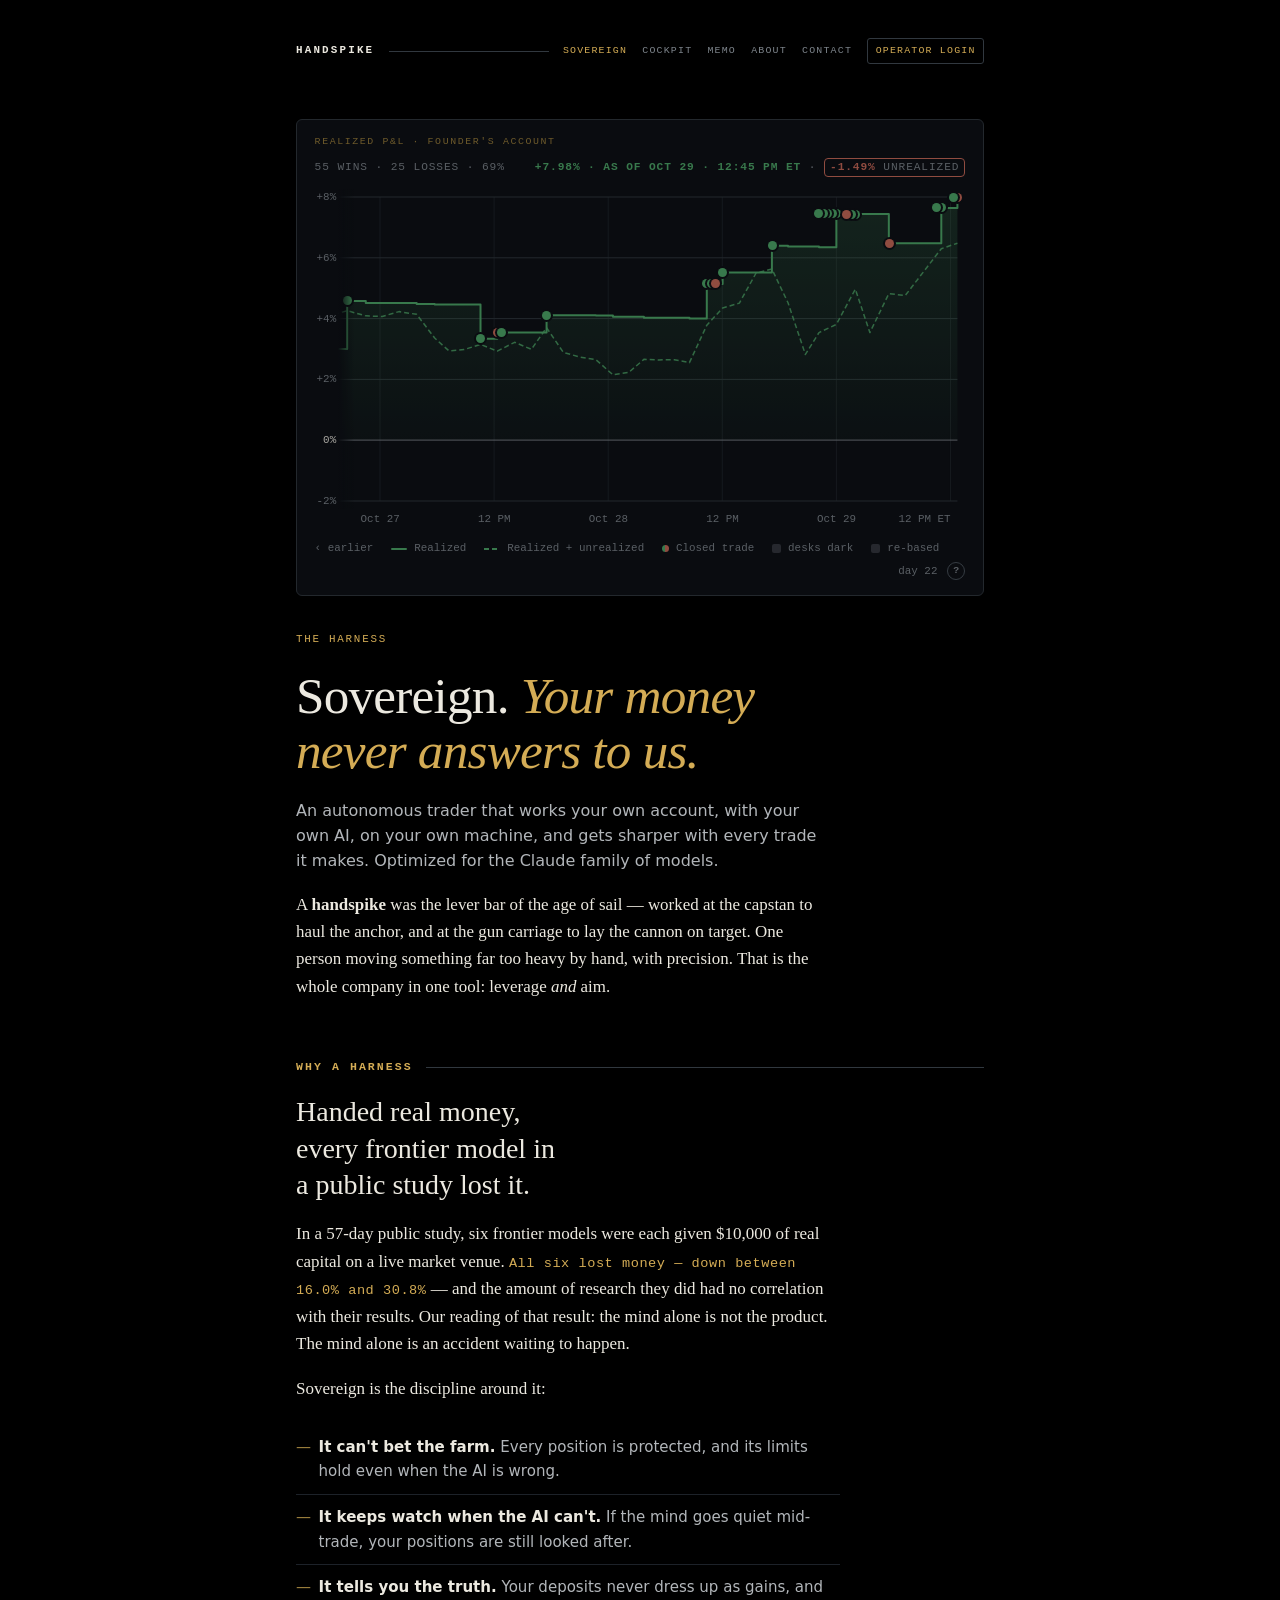
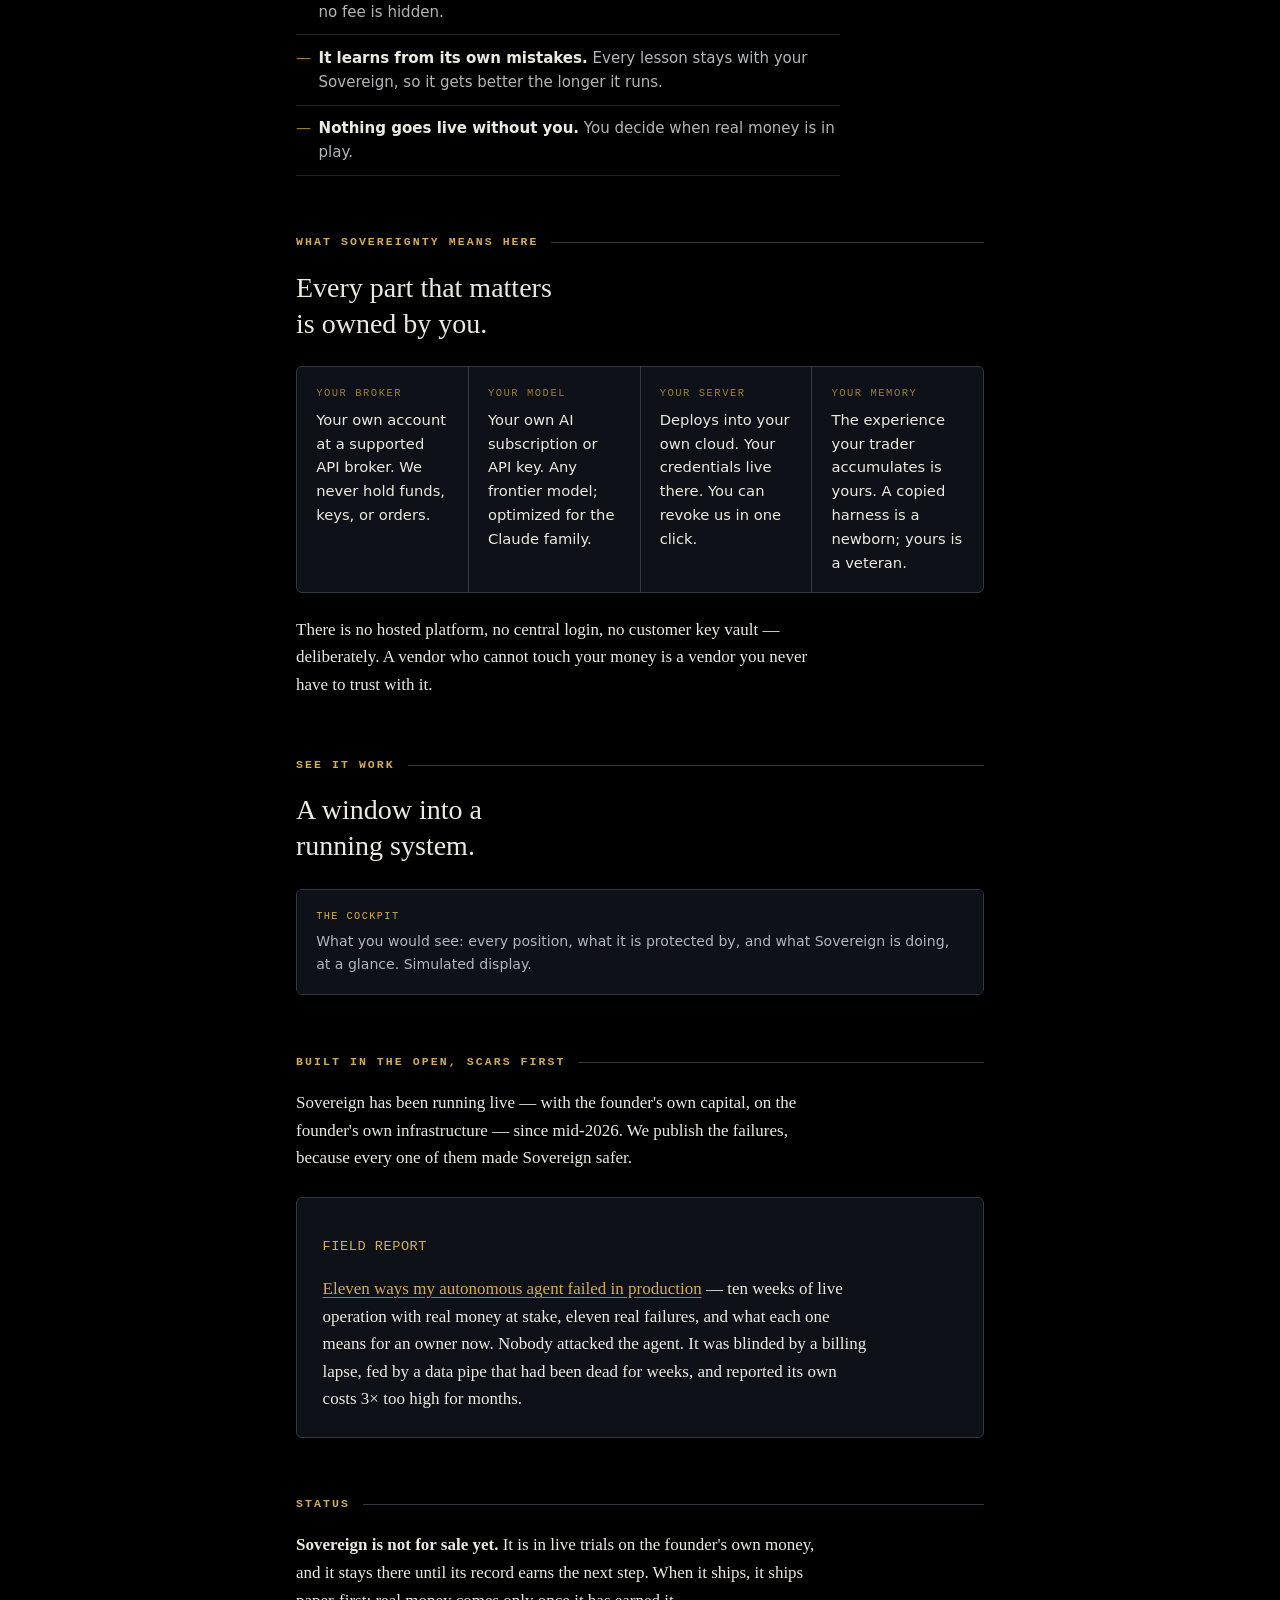
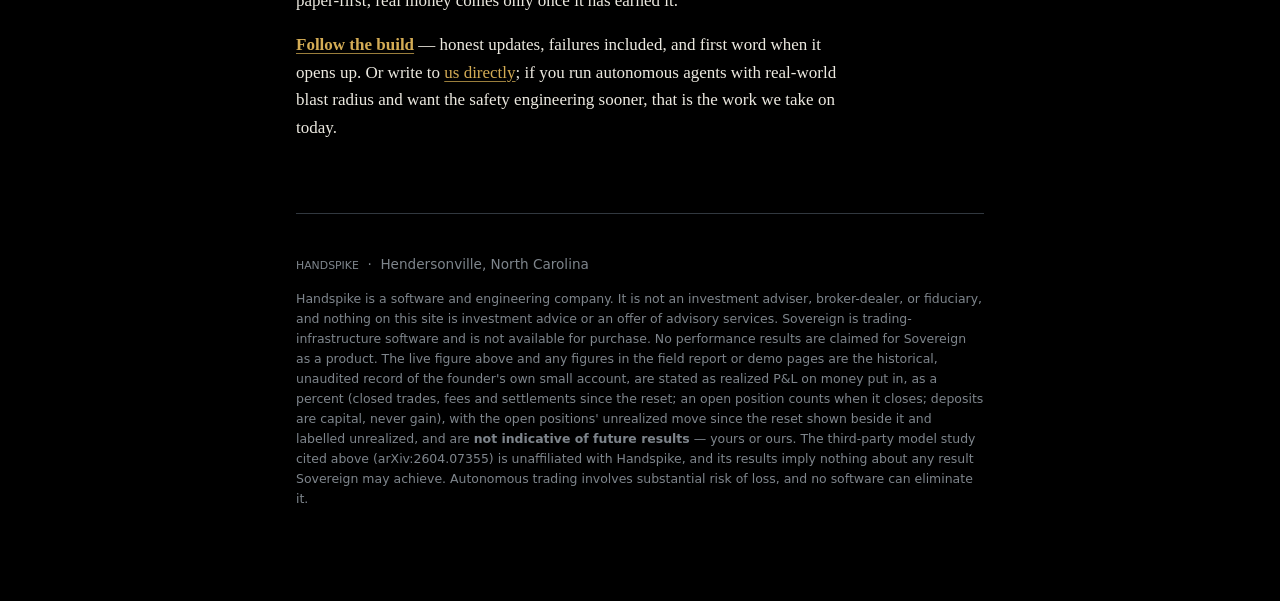
==== commit c3cf09ba: "graph: the return graph rebuilt like the cockpit's (owner 10/29: "like the one in the app, only %'s," ====
--- a/index.html
+++ b/index.html
@@ -118,11 +118,28 @@
   /* THE PLOT. ONE svg (0..1000 x 0..1000, stretched, every stroke non-scaling) holds the strokes and the wash; the
      axis labels, the dots and the readout are HTML over the same box, placed in percent, so nothing round or textual
      is ever stretched. The y gutter is sized in ch of the axis' own mono face (--rg-yw, set per render from the
-     longest label), so it fits whatever face and size the reader's browser resolves. */
+     longest label), so it fits whatever face and size the reader's browser resolves.
+     THE SIDEWAYS SCROLL (the cockpit's since 2026-10-15, owner: "double the height of the graph so the green and red
+     dots are easier to see. make it horizontally scrollable if need be"; owner 2026-10-29 for this page: "get it
+     looking and working like the one in the app"): the plot is 320 px tall (280 on a narrow card) and, when two
+     closed-trade dots would sit under 14 px apart (rgMinWidth), wider than the card: it scrolls sideways inside
+     .rg-sc under a sticky y gutter (.rg-ys), opens at the newest end, fades in beside the gutter and says "‹ earlier"
+     on the legend line while older history is out of view (.cl), and fades its right edge while the newest rows are
+     (.cr). The scroller is the card's own: the page itself never scrolls sideways. */
   #live .rg [hidden]{ display:none !important; }
-  #live .rg-plot{ position:relative; height:160px; margin-top:.75rem; touch-action:pan-y pinch-zoom; cursor:crosshair;
+  #live .rg-sc{ overflow-x:auto; overflow-y:hidden; min-width:0; max-width:100%; margin-top:.25rem;
+                overscroll-behavior-x:contain; -webkit-overflow-scrolling:touch;
+                scroll-padding-left:calc(var(--rg-yw, 3rem) + 12px);
+                scrollbar-width:thin; scrollbar-color:var(--border-strong) transparent; }
+  /* a widened plot is a tab stop (tabindex, only then), so Safari and Firefox can arrow it too */
+  #live .rg-sc:focus-visible{ outline:1px solid var(--brass-dim); outline-offset:2px; }
+  /* clip, not hidden: hidden would make this the scroll container and untie the sticky gutter from .rg-sc */
+  #live .rg-in{ padding-top:8px; overflow:clip; }
+  #live .rg-plot{ position:relative; height:320px; touch-action:pan-y pinch-zoom; cursor:crosshair;
                   user-select:none; -webkit-user-select:none; -webkit-tap-highlight-color:transparent;
                   font:500 .68rem/1 var(--mono); font-variant-numeric:tabular-nums; }
+  /* a plot wider than its card (.ov, rgPut): a sideways touch drag PANS it (the browser's), never a scrub */
+  #live .rg-sc.ov .rg-plot{ touch-action:pan-x pan-y pinch-zoom; }
   #live .rg-area{ position:absolute; left:calc(var(--rg-yw, 3rem) + 10px); right:8px; top:8px; bottom:8px; }
   #live .rg-area svg{ position:absolute; inset:0; width:100%; height:100%; overflow:visible; display:block; }
   #live .rg-area svg *{ vector-effect:non-scaling-stroke; }
@@ -134,10 +151,21 @@
   #live .rg-area .r{ fill:none; stroke-width:2; stroke-linejoin:round; stroke-linecap:round; }
   #live .rg-area .cw{ stroke:var(--win); } #live .rg-area .cl{ stroke:var(--loss); }
   #live .rg-area .cf{ stroke:var(--ink-3); }
+  /* THE STICKY Y GUTTER: in flow after the area, stuck to the scroller's left edge while the plot slides under it (it
+     paints over the dots and lines that pass beneath); its fade (::after) shows only while older history is out of
+     view to the left, and the scroller's right edge fades while the newest rows are out of view to the right. */
+  #live .rg-ys{ position:sticky; left:0; z-index:2; width:calc(var(--rg-yw, 3rem) + 2px); height:100%;
+                background:var(--panel); pointer-events:auto; }
+  #live .rg-ys::after{ content:''; position:absolute; top:0; bottom:0; left:100%; width:16px; pointer-events:none;
+                       background:linear-gradient(90deg,var(--panel),transparent); opacity:0; transition:opacity .15s; }
+  #live .rg.cl .rg-ys::after{ opacity:1; }
+  #live .rg.cr .rg-sc{ -webkit-mask-image:linear-gradient(90deg,black calc(100% - 20px),rgba(0,0,0,.35));
+                       mask-image:linear-gradient(90deg,black calc(100% - 20px),rgba(0,0,0,.35)); }
   #live .rg-yl{ position:absolute; left:0; top:8px; bottom:8px; width:var(--rg-yw, 3rem); pointer-events:none;
                 color:var(--ink-3); }
   #live .rg-yl span{ position:absolute; right:0; transform:translateY(-50%); white-space:nowrap; }
   #live .rg-yl .z{ color:var(--ink); }
+  /* the x labels sit inside the scroller, under the plot, and slide with it */
   #live .rg-xl{ position:relative; height:1.1rem; margin:5px 8px 0 calc(var(--rg-yw, 3rem) + 10px);
                 font:500 .68rem/1 var(--mono); color:var(--ink-3); white-space:nowrap;
                 font-variant-numeric:tabular-nums; }
@@ -151,16 +179,11 @@
                 background:var(--ink-3); box-shadow:0 0 0 2px var(--panel); pointer-events:none; }
   #live .rg-mk.w{ background:var(--win); } #live .rg-mk.l{ background:var(--loss); }
   #live .rg-mk.u{ background:var(--panel); box-shadow:inset 0 0 0 1.5px var(--ink-3), 0 0 0 2px var(--panel); }
-  /* AN EVENT BAND (owner 10/20 "put a mark on the graph noting the outage"; the cockpit's .hsv-rg-area .ev /
-     .hsv-rg-ev): a translucent band in the dim ink across the plot (a fill-only closed path, never a rect: the
-     stretched SVG's element rule), under everything drawn, never the win/loss colours (it is not a result); its label
-     a small see-through chip near the top of the band so a line peaking there still shows through. A mark and nothing
-     more: no title, no pointer, no click-through. */
+  /* AN EVENT BAND (owner 10/20 "put a mark on the graph noting the outage"; the cockpit's .hsv-rg-area .ev): a
+     translucent band in the dim ink across the plot (a fill-only closed path, never a rect: the stretched SVG's
+     element rule), under everything drawn, never the win/loss colours (it is not a result). It is keyed on the legend
+     line only: no chip over the plot, no title, no pointer, no click-through (owner 10/09: a mark and nothing more). */
   #live .rg-area .ev{ fill:var(--ink-3); fill-opacity:.12; stroke:none; }
-  #live .rg-ev{ position:absolute; top:4px; z-index:1; margin-left:4px; padding:2px 5px; border-radius:3px;
-                font:500 .6rem/1.2 var(--mono); letter-spacing:.06em; text-transform:uppercase; color:var(--ink-3);
-                background:color-mix(in srgb, var(--panel) 55%, transparent); border:1px solid var(--rule);
-                white-space:nowrap; pointer-events:none; }
   #live .rg-key .ev{ display:inline-block; width:9px; height:9px; border-radius:2px; background:var(--ink-3); opacity:.35; }
   /* THE READOUT: the crosshair, the realized line's dot, the unrealized gap's bar, the tip. */
   #live .rg-xh{ position:absolute; top:0; bottom:0; width:0; border-left:1px solid var(--ink-3); opacity:.6;
@@ -169,9 +192,10 @@
   #live .rg-hd{ position:absolute; z-index:1; width:7px; height:7px; margin:-3.5px 0 0 -3.5px; border-radius:50%;
                 background:var(--ink); box-shadow:0 0 0 2px var(--panel); pointer-events:none; }
   #live .rg-tip{ position:absolute; top:0; z-index:3; min-width:9.75rem; max-width:15rem; pointer-events:none;
+                 max-height:calc(100% + 8px); overflow:hidden;
                  background:var(--mono-bg); border:1px solid var(--border-strong); border-radius:4px;
                  padding:.4rem .55rem; font:400 .7rem/1.55 var(--mono); color:var(--ink-2);
-                 font-variant-numeric:tabular-nums; }
+                 font-variant-numeric:tabular-nums; box-shadow:0 6px 18px rgba(0,0,0,.45); }
   #live .rg-tip .t{ color:var(--ink-3); white-space:nowrap; }
   #live .rg-tip .row{ display:flex; align-items:center; gap:6px; white-space:nowrap; }
   #live .rg-tip .row b{ margin-left:auto; padding-left:12px; font-weight:700; color:var(--ink); }
@@ -179,10 +203,20 @@
   #live .rg-tip i{ display:inline-block; flex:none; }
   #live .rg-tip i.kr{ width:14px; height:2px; border-radius:1px; }
   #live .rg-tip i.ku{ width:2px; height:10px; margin:0 6px; border-radius:1px; }
-  /* THE LEGEND LINE: the keys, then "day N" (and a stale line's "line as of", in the warn colour) and the "?" as one
-     group at the right edge that wraps as a unit. */
+  /* THE LEGEND LINE: "‹ earlier" (only while older history is scrolled out of view), the keys, then "day N" (and a
+     stale line's "line as of", in the warn colour) and the "?" as one group at the right edge that wraps as a unit. */
   #live .rg-legend{ display:flex; flex-wrap:wrap; align-items:center; gap:.35rem 1.1rem; margin-top:.6rem;
                     font:400 .68rem/1.4 var(--mono); color:var(--ink-3); }
+  #live .rg-legend .ear{ display:none; white-space:nowrap; }
+  #live .rg.cl .rg-legend .ear{ display:inline; }
+  /* "newer ›" (the cockpit's .hsv-rg-new): the one way back to the newest end after a swipe into history, shown only
+     while the newest rows are out of view (.cr). It scrolls the plot and nothing more: no info, no click-through. */
+  #live .rg-new{ display:none; align-items:center; min-height:40px; margin:-12px 0; padding:6px 2px; border:0;
+                 background:none; font:inherit; color:var(--brass); cursor:pointer; white-space:nowrap;
+                 text-decoration:underline; text-underline-offset:3px; text-decoration-thickness:1px;
+                 -webkit-tap-highlight-color:transparent; }
+  #live .rg-new:focus-visible{ outline:1px solid var(--brass-dim); outline-offset:2px; border-radius:3px; }
+  #live .rg.cr .rg-legend .rg-new{ display:inline-flex; }
   #live .rg-key{ display:inline-flex; align-items:center; gap:.45rem; white-space:nowrap; }
   #live .rg-key .sw{ display:inline-block; width:16px; height:2px; border-radius:1px; background:currentColor; }
   #live .rg-key .sw.u{ border-radius:0; background:repeating-linear-gradient(90deg,currentColor 0 5px,transparent 5px 8px); }
@@ -207,7 +241,7 @@
      odd steps from 0% leave out marked .alt (every date stays, the zone word stays on the last clock shown). */
   @media (max-width:568px){
     #live{ padding:.8rem; }
-    #live .rg-plot{ height:140px; }
+    #live .rg-plot{ height:280px; }
     #live .rg-xl .alt, #live .rg-yl .alt{ display:none; }
     #live .rg-xl .ph{ display:block; }
   }
@@ -623,12 +657,20 @@
 var RG_LADDER = [1, 2, 2.5, 5];
 // The wash's opacity at the realized line's furthest point from 0% on each side, and AT 0% (the cockpit's).
 var RG_FILL_EDGE = '.22', RG_FILL_ZERO = '.04';
-// Two or more closes at one drawn point: dots 14 px apart, along the riser only when it is that tall at the phone
-// plot (140 px less its 8 px insets), else along the new level (the cockpit's).
-var RG_MARK_GAP_PX = 14, RG_MARK_PHONE_PLOT_PX = 124;
+// Two closed-trade dots need this many px between centres IN 2D, measured at the PHONE plot's height (280 px less its
+// 8 px insets: the shortest, so the closest the dots ever sit vertically); when the card cannot give it, the plot is
+// widened to scroll sideways (rgMinWidth, the cockpit's _graph_min_width).
+var RG_MARK_GAP_PX = 14, RG_MARK_PHONE_PLOT_PX = 264;
 // THE CASCADE (owner 2026-10-20 ~11:35 AM ET "if they have to stack have them over lap the one before it by half and so
-// on"; the cockpit's _MARK_STACK_PX / _PLOT_SIDES_PX): half a 9 px dot, and the plot's side inset (.rg-area right:8px).
-var RG_MARK_STACK_PX = 4.5, RG_PLOT_SIDE_PX = 8;
+// on"; the cockpit's _MARK_STACK_PX / _PLOT_SIDES_PX): half a 9 px dot, and the plot's side insets (10 px after the y
+// gutter and the 8 px right inset) for the width maths, and the RIGHT inset alone for the fan's turn at the right
+// edge: the area clips there (.rg-area right:8px under .rg-in overflow:clip), so a run that would pass it turns left
+// and the newest closes stay whole (review 2026-10-29; the cockpit's _mark_layout still turns at 18 and clips).
+var RG_MARK_STACK_PX = 4.5, RG_PLOT_SIDE_PX = 18, RG_PLOT_RIGHT_PX = 8;
+// THE WIDENED PLOT (the cockpit's _MK_MAX_PLOT_PX / _MK_SCROLL_FLOOR_PX): never wider than this, and never widened at
+// all unless the dots need more than the narrowest card's own inner width (a 272 px card less its border and padding);
+// its x axis is ticked about one label per RG_XL_WIDE_PX, an end label aligned inward within RG_XL_EDGE_PX of an edge.
+var RG_MK_MAX_PLOT_PX = 3200, RG_MK_SCROLL_FLOOR_PX = 244, RG_XL_WIDE_PX = 90, RG_XL_EDGE_PX = 48;
 // THE PHONE X LABELS, laid out for the narrowest card this page must fit: a 320 px screen less the .shell's 1.5rem
 // gutters is a 272 px card; its 1px border and .8rem padding a side, the 10 px after the y gutter and the 8 px right
 // inset take 46 px of that, and the y gutter more. A label is as wide as its characters at 6.6 px (the widest mono
@@ -673,7 +715,9 @@
 // clock carrying the zone ("6 PM ET"); up to 72 h: every 12 h the same way; longer: ET midnights, every k-th day so
 // at most maxN remain ("Oct 8"); no whole hour inside a short span: its two ends ("9:05 AM", "9:45 AM ET"). The walk
 // is over UTC hours read through the zone, so a DST change never doubles or drops a tick. [] when either end is not
-// a number, the span is not positive, or the browser has no time-zone data.
+// a number, the span is not positive, or the browser has no time-zone data. A caller asking for MORE than the card's
+// six (maxN > 6: a plot widened to scroll sideways) gets the 1-12 h ladder on ANY span when one of its steps keeps at
+// most maxN - 1 ticks (midnights still dates, the last clock still zoned), and the bands above only past it.
 function axisTicks(a, b, maxN) {
   try {
     if (!isNum(a) || !isNum(b) || b <= a || !etParts(a) || !etParts(b)) return [];
@@ -693,17 +737,20 @@
       return clockText(le, withMin) + (last || z !== 'ET' ? ' ' + z : '');
     };
     var got = [];
-    if (spanH <= 30) {
+    if (spanH <= 30 || cap > 6) {
       var steps = [1, 2, 3, 4, 6, 12];
       for (var s = 0; s < steps.length; s++) {
+        if (spanH > 30 && spanH / steps[s] - 2 > cap - 1) continue;   // plainly too many: no walk
         got = hours(steps[s]);
         if (!got) return [];
         if (got.length <= cap - 1) break;
       }
-    } else if (spanH <= 72) {
+      if (spanH > 30 && got.length > cap - 1) got = [];               // no whole-hour step fits: the bands below
+    }
+    if (!got.length && spanH > 30 && spanH <= 72) {
       got = hours(12);
       if (!got) return [];
-    } else {
+    } else if (!got.length && spanH > 72) {
       var p0 = at(a), mids = [];
       for (var k = 1; k < 5000; k++) {
         var dd = new Date(Date.UTC(p0.y, p0.mo - 1, p0.day + k));
@@ -780,7 +827,10 @@
 // then bare clocks left of it, every other one from it first. A clock comes no nearer than 8 px to any kept label,
 // from five labels at most half (rounded up) are kept, and when no clock can carry the zone none is shown: the
 // dates alone, never a clock without its zone. Returns {hide: {index: true}, twin: [index, label] or null}.
-function xlNarrow(labs, plotPx) {
+// `wide` (the cockpit's _xl_narrow(wide=True)): the labels of a plot rgMinWidth widened, ticked for that width (one
+// per RG_XL_WIDE_PX or more apart): the every-other and at-most-half counts are dropped, only the gap and overlap rules
+// stay, so a scrolled phone view keeps a label every ~100 px instead of dates alone across half the plot.
+function xlNarrow(labs, plotPx, wide) {
   var n = labs.length, hide = {}, kinds = labs.map(function (l) { return xlKind(l[1]); });
   if (!n) return { hide: hide, twin: null };
   var w = Math.max(plotPx, 1), j;
@@ -791,14 +841,15 @@
   if (kinds.every(function (k) { return k === 'd'; })) {
     var prev = null;
     for (j = 0; j < n; j++) {
-      if (n >= 5 && j % 2) { hide[j] = true; continue; }
+      if (n >= 5 && j % 2 && !wide) { hide[j] = true; continue; }
       var b = box(j, labs[j][1]);
       if (prev && b[0] < prev[1] + RG_XL_GAP_PX) { hide[j] = true; continue; }
       prev = b;
     }
     return { hide: hide, twin: null };
   }
-  var cap = n >= 5 ? Math.floor((n + 1) / 2) : n, kept = {}, keptN = 0, everyDate = true, carrier = -1, twin = null;
+  var cap = (n >= 5 && !wide) ? Math.floor((n + 1) / 2) : n, kept = {}, keptN = 0, everyDate = true, carrier = -1,
+    twin = null;
   var take = function (i, text) {
     var bx = box(i, text);
     if (keptN >= cap) return false;
@@ -872,6 +923,53 @@
   if (at !== run[run.length - 1]) parts.push('H' + f1(xs[run[run.length - 1]]));
   return parts.join('');
 }
+// THE PLOT'S MIN WIDTH IN PX, or null (the cockpit's _graph_min_width; owner 2026-10-15: "double the height of the
+// graph so the green and red dots are easier to see. make it horizontally scrollable if need be"). dotted is
+// [[x, y, count, fan]] per drawn point that carries closed-trade dots (fan +1 rightwards, -1 leftwards at the right
+// edge). Any two dots need RG_MARK_GAP_PX between centres IN 2D at the PHONE plot's height: two on levels that far
+// apart need no width at all, nearer ones only the sideways rest of it (sqrt(14² - dy²)), more when a cascade reaches
+// toward the other (a cascade's dots sit half a dot apart in px, whatever the width). The pair that needs most sets
+// the area's width (its px over its share of the plot), plus the insets and the y gutter (yw, in px). Every pair
+// counts, not only x neighbours, scanned only as far as a pair could still need more; two points at one x never part
+// at any width and are skipped. Capped at RG_MK_MAX_PLOT_PX; null at or under RG_MK_SCROLL_FLOOR_PX (it could not
+// scroll any card) or without two dotted points. Never throws.
+function rgMinWidth(dotted, yw) {
+  try {
+    var ph = RG_MARK_PHONE_PLOT_PX / 1000, gapPx = RG_MARK_GAP_PX, groups = [];
+    dotted.slice().sort(function (p, q) { return p[0] - q[0]; }).forEach(function (g) {
+      var reach = RG_MARK_STACK_PX * (g[2] - 1), y0 = g[1] * ph;
+      groups.push([g[0], y0, y0, g[3] > 0 ? reach : 0, g[3] < 0 ? reach : 0]);
+    });
+    var floorArea = RG_MK_SCROLL_FLOOR_PX - yw - RG_PLOT_SIDE_PX, capArea = RG_MK_MAX_PLOT_PX - yw - RG_PLOT_SIDE_PX;
+    var maxLeft = 0;
+    groups.forEach(function (g) { maxLeft = Math.max(maxLeft, g[4]); });
+    var need0 = Math.max(floorArea, 0), need = need0;
+    for (var a = 0; a < groups.length; a++) {
+      var xa = groups[a][0], loA = groups[a][1], hiA = groups[a][2], rightA = groups[a][3];
+      for (var b = a + 1; b < groups.length; b++) {
+        var gap = groups[b][0] - xa;
+        if (gap <= 0) continue;
+        if ((rightA + maxLeft + gapPx) * 1000 / gap <= need) break;    // every pair further right needs less
+        var dy = Math.max(0, groups[b][1] - hiA, loA - groups[b][2]);
+        if (dy >= gapPx) continue;                                       // a level apart: no width needed
+        var dx = rightA + groups[b][4] + Math.sqrt(gapPx * gapPx - dy * dy);
+        need = Math.max(need, dx * 1000 / gap);
+      }
+      if (need >= capArea) break;
+    }
+    if (need <= need0) return null;
+    var px = Math.min(Math.ceil(need) + yw + RG_PLOT_SIDE_PX, RG_MK_MAX_PLOT_PX);
+    return px > RG_MK_SCROLL_FLOOR_PX ? px : null;
+  } catch (e) { return null; }
+}
+// AN EVENT BAND'S PUBLIC LABEL: the feed's words less any venue name (this page names no venue, owner 2026-10-11 /
+// 10-29: percents only, no venue names), separators tidied; a label left empty, or one carrying a '$', is "event".
+function publicLabel(s) {
+  var t = noDollar(String(s == null ? '' : s))
+    .replace(/\b(alpaca|coinbase|cfm|e[\s*\-]?trade|kalshi)(['\u2019]s)?\b/gi, ' ')
+    .replace(/\s+/g, ' ').replace(/^[\s·:,\-–—]+|[\s·:,\-–—]+$/g, '').trim();
+  return t || 'event';
+}
 // The wash's gradient id: a short hash of its own stops, so two different washes on one document can never borrow
 // each other's gradient (an svg id is document-wide) and the same wash always draws the same markup.
 function hashId(s) {
@@ -901,7 +999,16 @@
 // window). TOUCH paints on a sideways drag or a tap, never on pointerdown, so a vertical scroll that starts on the
 // graph paints nothing (the browser takes the gesture and sends pointercancel); the tip goes 2.5 s after the finger
 // lifts. Wired ONCE, on the document.
-var RG = { data: null, area: null, i: -1, timer: 0, down: null, scrub: false, wired: false };
+// THE SIDEWAYS SCROLL (the cockpit's, 2026-10-15/16): when rgMinWidth makes the plot wider than its card, .rg-sc
+// scrolls it under the sticky y gutter. A scroller that overflows is marked .ov (a sideways touch drag there is the
+// browser's pan, never a scrub; a tap still reads out), opened at the NEWEST end on its first paint, and put back
+// where the reader wants it after a resize: the newest end unless HE scrolled back in this page session (rgNote,
+// inside his own gesture only, so a browser reset is never taken for his choice; a nudge within RG_SNAP_PX of the
+// end is not a choice to stop short of the newest rows). Scrolled off the oldest end the card is marked .cl (a fade
+// beside the gutter, the legend's "‹ earlier"); off the newest end .cr (a right-edge fade). The tip stays inside what
+// the scroller shows, right of the sticky gutter when it fits there; the plot sliding under a resting mouse re-reads.
+var RG = { data: null, area: null, i: -1, timer: 0, down: null, scrub: false, wired: false, x: null, y: null,
+           want: null, ro: null, observed: [] };
 var RG_COL = { p: 'var(--win)', n: 'var(--loss)', f: 'var(--ink-3)', w: 'var(--win)', l: 'var(--loss)' };
 function rgNearest(xs, v) {
   var lo = 0, hi = xs.length - 1;
@@ -912,12 +1019,13 @@
   }
   return (v - xs[lo] <= xs[hi] - v) ? lo : hi;
 }
-// Right of the crosshair if the tip fits inside the card, else left of it, else centred on it and clamped to the
-// card's edges: it never crosses the card, so it never leaves a phone's screen.
+// Right of the crosshair if the tip fits inside the card, else left of it, else centred on it; every answer clamped
+// to the card's edges (on a plot wider than its card, the edges of what the scroller shows): it never crosses them,
+// so it never leaves a phone's screen, and a row that snapped just outside the view still puts its tip inside it.
 function rgPlace(cross, tipW, areaW, padL, padR) {
-  if (cross + 12 + tipW <= areaW + padR) return cross + 12;
-  if (cross - 12 - tipW >= -padL) return cross - 12 - tipW;
-  return Math.max(-padL, Math.min(cross - tipW / 2, areaW + padR - tipW));
+  var x = (cross + 12 + tipW <= areaW + padR) ? cross + 12
+    : (cross - 12 - tipW >= -padL) ? cross - 12 - tipW : cross - tipW / 2;
+  return Math.max(-padL, Math.min(x, areaW + padR - tipW));
 }
 function rgHide() {
   var a = RG.area;
@@ -982,37 +1090,62 @@
   tip.hidden = false;
   var plot = area.parentNode, padL = area.offsetLeft || 0;
   var padR = (plot && plot.clientWidth) ? Math.max(0, plot.clientWidth - padL - R.width) : 8;
-  tip.style.left = rgPlace(X / 100 * R.width, tip.offsetWidth || 160, R.width, padL, padR) + 'px';
+  var tipW = tip.offsetWidth || 160;
+  // a plot wider than its card: inside what the scroller SHOWS, not the whole plot (rects: scroll-safe)...
+  var sc = (plot && plot.closest) ? plot.closest('.rg-sc') : null;
+  var V = (sc && sc.getBoundingClientRect) ? sc.getBoundingClientRect() : null;
+  if (V && V.width) {
+    padL = R.left - V.left;
+    padR = V.right - R.right;
+    // ...and on a scrolled plot (.ov) right of the sticky y gutter, never over its labels, whenever the tip still fits
+    // beside it; a phone card too narrow for that keeps the tip inside the card
+    var ys = (sc.classList && sc.classList.contains('ov') && plot.querySelector) ? plot.querySelector('.rg-ys') : null;
+    var G = (ys && ys.getBoundingClientRect) ? ys.getBoundingClientRect() : null;
+    if (G && G.width && R.width + padR + (R.left - G.right) >= tipW) padL = R.left - G.right;
+  }
+  var cross = X / 100 * R.width;
+  tip.style.left = rgPlace(cross, tipW, R.width, padL, padR) + 'px';
+  // placed over the crosshair (neither side had room) on a row in the plot's top band, the tip would cover the
+  // very point it reads: it sits at the plot's foot instead; otherwise at its head, as always (reset every paint)
+  var centred = !(cross + 12 + tipW <= R.width + padR) && !(cross - 12 - tipW >= -padL);
+  var foot = centred && yr < 400;
+  tip.style.top = foot ? 'auto' : '0px';
+  tip.style.bottom = foot ? '0px' : 'auto';
 }
 function rgOnPointer(e) {
   var type = e.type, touch = !!e.pointerType && e.pointerType !== 'mouse';
   var t = e.target, plot = (t && t.closest) ? t.closest('.rg-plot') : null;
+  if (plot && t.closest('.rg-ys')) plot = null;   // the sticky y gutter: a row under it has no anchor to show
   if (type === 'pointercancel') {              // the page took the gesture (a scroll): nothing stays painted
     clearTimeout(RG.timer);
     RG.down = null;
     RG.scrub = false;
+    RG.x = null;
     rgHide();
     return;
   }
   if (type === 'pointerout') {
-    if (!touch && !e.relatedTarget) rgHide();  // the mouse left the window
+    if (!touch && !e.relatedTarget) { rgHide(); RG.x = null; }   // the mouse left the window
     return;
   }
   if (!touch) {
     if (type !== 'pointermove' && type !== 'pointerdown') return;
-    if (!plot) { if (RG.area) rgHide(); return; }
+    if (!plot) { if (RG.area) rgHide(); RG.x = null; return; }
     clearTimeout(RG.timer);
   } else if (type === 'pointerdown') {         // touch: remember where it started; paint nothing yet
     clearTimeout(RG.timer);
     RG.down = plot ? { x: e.clientX, y: e.clientY, plot: plot } : null;
     RG.scrub = false;
-    if (!plot && RG.area) rgHide();
+    if (!plot && RG.area) { rgHide(); RG.x = null; }
     return;
   } else if (type === 'pointermove') {
     if (!RG.down) return;
     if (!RG.scrub) {
       var dx = Math.abs(e.clientX - RG.down.x), dy = Math.abs(e.clientY - RG.down.y);
       if (dx < 6 || dx <= dy) return;          // not (yet) a sideways drag: it is the page's
+      // a plot whose scroller overflows (.ov): the sideways drag is the browser's pan, never a scrub
+      var dsc = RG.down.plot.closest ? RG.down.plot.closest('.rg-sc') : null;
+      if (dsc && dsc.classList && dsc.classList.contains('ov')) { RG.down = null; return; }
       RG.scrub = true;
     }
     plot = RG.down.plot;
@@ -1022,21 +1155,162 @@
     RG.down = null;
     RG.scrub = false;
     clearTimeout(RG.timer);
-    RG.timer = setTimeout(rgHide, 2500);
+    RG.timer = setTimeout(function () { rgHide(); RG.x = null; }, 2500);
   } else {
     return;
   }
   var area = (plot && plot.querySelector) ? plot.querySelector('.rg-area') : null;
-  if (area) rgShow(area, e.clientX);
-}
-// The pointer only. The "?" is a title and nothing more: no click listener, so no tap ever opens its words on the
-// page (review 2026-10-14: the provenance stays one hover away, as before the port, and adds no visible text).
+  if (!area) return;
+  RG.x = e.clientX;
+  RG.y = e.clientY;
+  rgShow(area, e.clientX);
+}
+// HIS INTENT snaps to "the newest end" within this many px of it (or 6% of the card, if wider): a trackpad drift or a
+// diagonal swipe of a few px must never pin him short of the end for the whole page session.
+var RG_SNAP_PX = 32;
+// his last input on the graph's scroller (ms), a press held on one, and whether his last press anywhere was on one
+var RG_IN = { at: 0, down: false, here: false };
+var RG_USER_MS = 1500;                         // a scroll this soon after his input (or after his last scroll) is his
+var RG_HOLD_MS = 15000;                        // a press with no input for this long no longer counts as held (a lost lift)
+function rgHis() {
+  // HIS GESTURE IS LIVE: a press held on the graph, or his last input on it (or his last scroll of it, so a fling's
+  // glide counts) under RG_USER_MS ago. Nothing re-asserts the graph while it is, and only then is a scroll his.
+  var age = Date.now() - RG_IN.at;
+  return (RG_IN.down && age < RG_HOLD_MS) || age <= RG_USER_MS;
+}
+function rgOnInput(e) {
+  // window, capture, passive: his presses, wheels, keys and focus INSIDE the graph's scroller; a lift anywhere ends a
+  // press (a touch pointercancel is the browser taking the pan, so the finger is still down until touchend). A key
+  // on the bare page counts after a press on the plot: that is where the browser sends the arrow keys.
+  var type = e.type, t = e.target;
+  if (type === 'pointerup' || type === 'touchend' || type === 'touchcancel' ||
+      (type === 'pointercancel' && e.pointerType !== 'touch')) {
+    if (RG_IN.down) { RG_IN.down = false; RG_IN.at = Date.now(); }
+    return;
+  }
+  var sc = (t && t.closest) ? t.closest('.rg-sc') : null;
+  if (type === 'pointerdown' || type === 'touchstart') {
+    RG_IN.here = !!sc;
+    if (!sc) { RG_IN.down = false; return; }   // a press anywhere else ends a press whose lift was lost
+    RG_IN.down = true;
+  } else if (!sc && !(type === 'keydown' && RG_IN.here && (t === document.body || t === document.documentElement))) {
+    return;
+  }
+  RG_IN.at = Date.now();
+}
+function rgNote(sc) {
+  // A SCROLL IS HIS ONLY INSIDE HIS OWN GESTURE (rgHis): a browser reset, a restore and every scroll this code makes
+  // happen outside one, so none is ever taken for his choice. Scrolled back within the SNAP of the newest end, his
+  // place is the end again (it follows new rows).
+  if (!rgHis()) return;
+  var max = sc.scrollWidth - sc.clientWidth;
+  if (!(max > 1)) return;
+  var snap = Math.max(RG_SNAP_PX, Math.round((sc.clientWidth || 0) * 0.06));
+  RG.want = (sc.scrollLeft >= max - snap) ? null : sc.scrollLeft;
+  RG_IN.at = Date.now();
+}
+function rgMarkClip(sc) {
+  // THE EDGE CUES: scrolled off the oldest end the card is marked .cl (a fade beside the y gutter and the legend's
+  // "‹ earlier"), so the left edge in view is never read as the start of the series; off the NEWEST end .cr (a
+  // right-edge fade), so the right edge in view is never read as the latest rows. At an end (or a plot that fits)
+  // the mark clears.
+  var card = sc.closest ? sc.closest('.rg') : null;
+  if (!card || !card.classList) return;
+  var left = sc.scrollLeft || 0, max = sc.scrollWidth - sc.clientWidth;
+  card.classList.toggle('cl', left > 1);
+  card.classList.toggle('cr', max > 1 && left < max - 1);
+}
+function rgPut(sc, anyway) {
+  // WHERE HE WANTS IT (RG.want): the newest end, or the place he scrolled to, clamped to this plot; marked .ov while it
+  // overflows. Never mid-gesture (rgHis) unless anyway: a plot that has just started to overflow has nothing to fight.
+  var max = sc.scrollWidth - sc.clientWidth, ov = max > 1;
+  if (sc.classList) sc.classList.toggle('ov', ov);
+  if (ov && (anyway || !rgHis())) {
+    var x = (RG.want === null) ? max : Math.min(RG.want, max);
+    if (Math.abs((sc.scrollLeft || 0) - x) > 1) sc.scrollLeft = x;
+  }
+  rgMarkClip(sc);
+}
+function rgRemark(sc) {
+  // the scroller's size changed (fonts settled, the phone turned): re-mark .ov and put it where he wants it, never
+  // mid-gesture; one that has JUST started to overflow is placed even then
+  rgPut(sc, !(sc.classList && sc.classList.contains('ov')));
+}
+function rgWatch(sc) {
+  // ONE ResizeObserver over the graph's scroller: one that measured 0 at settle (a layout not final yet) is marked
+  // when it gets its size, so a phone can always pan it. Where there is no ResizeObserver the window resize handler
+  // is the fallback.
+  if (typeof ResizeObserver === 'undefined') return;
+  if (!RG.ro) {
+    RG.ro = new ResizeObserver(function (ents) {
+      for (var k = 0; k < ents.length; k++) rgRemark(ents[k].target);
+    });
+  }
+  RG.observed = RG.observed.filter(function (o) {
+    if (o !== sc && o.isConnected === false) { RG.ro.unobserve(o); return false; }
+    return true;
+  });
+  if (RG.observed.indexOf(sc) < 0) { RG.ro.observe(sc); RG.observed.push(sc); }
+}
+function rgOnResize() {
+  clearTimeout(rgOnResize._t);
+  rgOnResize._t = setTimeout(function () {
+    var scs = document.querySelectorAll ? document.querySelectorAll('.rg-sc') : [];
+    for (var k = 0; k < scs.length; k++) rgRemark(scs[k]);
+  }, 150);
+}
+function rgOnNewer(e) {
+  // "newer ›": his place is the newest end again, and the plot goes there now (anyway: his own tap asked for it)
+  var t = e && e.target, card = (t && t.closest) ? t.closest('.rg') : null;
+  var sc = (card && card.querySelector) ? card.querySelector('.rg-sc') : null;
+  if (!sc) return;
+  RG.want = null;
+  rgPut(sc, true);
+}
+function rgOnScroll(e) {
+  // his own scroll is his place (rgNote); the edge cues follow the scroll; and the plot slid under a resting mouse (a
+  // wheel or the scrollbar): the readout follows the row now under it
+  var sc = e.target;
+  if (!sc || !sc.classList || !sc.classList.contains('rg-sc')) return;
+  rgNote(sc);
+  rgMarkClip(sc);
+  if (!RG.area || RG.x === null || !sc.contains(RG.area)) return;
+  var area = RG.area;
+  RG.i = -1;
+  rgShow(area, RG.x);
+}
+// AFTER THE PAINT: the scroller watched and put at the newest end (the first paint: anyway), marked .ov / .cl / .cr.
+// The banner is already shown (renderBanner ran first), so the layout is live to measure. Nothing where the browser
+// cannot measure a scroller (no size yet, or no such element): the plot stands unscrolled.
+function rgSettle(box) {
+  var sc = (box && box.querySelector) ? box.querySelector('.rg-sc') : null;
+  if (!sc || !sc.classList || !isNum(sc.scrollWidth) || !isNum(sc.clientWidth)) return;
+  rgWatch(sc);
+  rgPut(sc, true);
+  // the legend's "newer ›" (emitted only with a widened plot) listens on ITSELF, the page's one click handler: the
+  // dots and the "?" have none and the document-delegated listeners stay the pointer's five
+  var btn = box.querySelector('.rg-new');
+  if (btn && typeof btn.addEventListener === 'function') btn.addEventListener('click', rgOnNewer);
+}
+// The pointer only (the one click listener on the page sits on the legend's "newer" button itself, rgSettle). The "?"
+// is a title and nothing more: no click listener, so no tap ever opens its words on the page (review 2026-10-14: the
+// provenance stays one hover away, as before the port, and adds no visible text). The
+// scroller's listeners sit on the window (its scroll, in capture, since a scroll never bubbles; the inputs that make a
+// scroll his; a resize), where there is one.
 function rgWire() {
   if (RG.wired || !document.addEventListener) return;    // once: document-delegated, so a repaint never stacks
   RG.wired = true;
   ['pointermove', 'pointerdown', 'pointerup', 'pointercancel', 'pointerout'].forEach(function (ev) {
     document.addEventListener(ev, rgOnPointer, { passive: true });
   });
+  if (typeof window !== 'undefined' && window.addEventListener) {
+    window.addEventListener('scroll', rgOnScroll, { capture: true, passive: true });   // the graph's own scroller
+    window.addEventListener('resize', rgOnResize);
+    ['pointerdown', 'pointerup', 'pointercancel', 'touchstart', 'touchend', 'touchcancel', 'wheel', 'keydown',
+      'focusin'].forEach(function (ev) {
+      window.addEventListener(ev, rgOnInput, { capture: true, passive: true });
+    });
+  }
 }
 
 function renderCurve(h, head) {
@@ -1131,20 +1405,68 @@
     yLen = Math.max(yLen, lab.length);
   });
 
+  // THE CLOSED POSITIONS (owner 2026-10-09: "on the website just put a mark but no info or click thru"; a dot coloured
+  // by the result's sign since the cockpit's 10/13 redesign): one 9 px dot per mark at the first drawn point at or
+  // after the close (a close after the last point sits on the last one; one before the first is not drawn), green
+  // for r "w", red for "l", dim for "e" (exactly zero), a hollow ring without r (an older feed, or an unpriced close).
+  // The feed carries the time and that sign and nothing else, so the page says nothing else: no title, no pointer,
+  // no click-through. Two or more closes at one point CASCADE along the new level (owner 2026-10-20 ~11:35 AM ET "if
+  // they have to stack have them over lap the one before it by half and so on"; the cockpit's _mark_layout): each
+  // later close sits half a dot (RG_MARK_STACK_PX) further along and is drawn over the one before it, in time order;
+  // nothing climbs a riser any more; leftwards only at the right edge when the run would leave the plot's inset. The
+  // dots are placed FIRST: they set the plot's width (rgMinWidth), and the x axis is ticked for that width.
+  var groups = {};
+  (Array.isArray(h.marks) ? h.marks : []).forEach(function (m) {
+    if (!m || typeof m.t !== 'string') return;
+    var mt = utcMs(m.t);
+    if (isNaN(mt) || (!isNaN(tms[0]) && mt < tms[0])) return;
+    var idx = -1;
+    for (var k = 0; k < n; k++) { if (!isNaN(tms[k]) && tms[k] >= mt) { idx = k; break; } }
+    if (idx < 0) {
+      if (isNaN(tms[n - 1]) || mt <= tms[n - 1]) return;
+      idx = n - 1;
+    }
+    (groups[idx] = groups[idx] || []).push(m.r === 'w' || m.r === 'l' || m.r === 'e' ? m.r : 'u');
+  });
+  var mkHtml = '', mkSigned = false, dotted = [];
+  Object.keys(groups).map(Number).sort(function (a, b) { return a - b; }).forEach(function (idx) {
+    var rs = groups[idx], x = xs[idx], yc = ys[idx], cnt = rs.length;
+    var run = RG_MARK_STACK_PX * (cnt - 1), fan = (x > 960 && run > RG_PLOT_RIGHT_PX - RG_MARK_STACK_PX) ? -1 : 1;
+    dotted.push([x, yc, cnt, fan]);
+    rs.forEach(function (r, j) {
+      var left = (x / 10).toFixed(2) + '%', top = (yc / 10).toFixed(2) + '%';
+      if (cnt > 1) left = calcPx(x / 10, fan * RG_MARK_STACK_PX * j);
+      mkHtml += "<span class='rg-mk " + r + "' style='left:" + left + ';top:' + top + "'></span>";
+      if (r !== 'u') mkSigned = true;
+    });
+  });
+
+  // THE SIDEWAYS SCROLL (the cockpit's since 2026-10-15): the plot's min width in px when the dots need more room than
+  // the narrowest card gives (rgMinWidth, with the y gutter in px as the x-label layout already estimates it), else
+  // null and the plot is the card's own width. wideArea is the widened plot area's width, the x ticks' measure.
+  var ywPx = Math.round(RG_XL_CH_PX * yLen + 2);
+  var minW = rgMinWidth(dotted, ywPx);
+  var wideArea = minW ? minW - ywPx - RG_PLOT_SIDE_PX : 0;
+
   // THE TIME AXIS: Eastern hour / 12-hour / day ticks (one faint vertical line each) and their labels under the
   // plot, every label on a wide card; a narrow card shows the ones xlNarrow keeps, by KIND (every date, a clock that
   // carries the zone, bare clocks that fit), the rest marked "alt"; a bare clock that carries the zone there is
-  // drawn a second time with it, that twin marked "ph" (phone only).
+  // drawn a second time with it, that twin marked "ph" (phone only). A widened plot gets ticks for ITS width (about
+  // one per RG_XL_WIDE_PX), its end labels aligned inward only within RG_XL_EDGE_PX of an edge, laid out for the phone
+  // at that width (xlNarrow's wide rule), so a scrolled view is never left without a time label or a gridline.
   var vlinesD = '', xlHtml = '';
   if (timeMode) {
     var labs = [];
-    axisTicks(tms[0], tms[n - 1]).forEach(function (tk) {
+    var maxN = minW ? Math.max(6, Math.floor(wideArea / RG_XL_WIDE_PX)) : 6;
+    var edge = minW ? Math.min(60, RG_XL_EDGE_PX * 1000 / wideArea) : 60;
+    axisTicks(tms[0], tms[n - 1], maxN).forEach(function (tk) {
       var gx = (tk[0] - tms[0]) / spanMs * 1000;
       if (gx < -0.5 || gx > 1000.5) return;
       if (gx > 0.5 && gx < 999.5) vlinesD += 'M' + f1(gx) + ' 0V1000';
-      labs.push([gx, tk[1], gx < 60 ? 'l0' : gx > 940 ? 'l1' : '']);
+      labs.push([gx, tk[1], gx < edge ? 'l0' : gx > 1000 - edge ? 'l1' : '']);
     });
-    var nar = xlNarrow(labs, RG_XL_NARROW_CARD_PX - RG_XL_FRAME_PX - (RG_XL_CH_PX * yLen + 2));
+    var nar = minW ? xlNarrow(labs, wideArea, true)
+      : xlNarrow(labs, RG_XL_NARROW_CARD_PX - RG_XL_FRAME_PX - (RG_XL_CH_PX * yLen + 2));
     var spans = '';
     labs.forEach(function (lb, j) {
       var cls = (lb[2] + (nar.hide[j] ? ' alt' : '')).trim(), left = (lb[0] / 10).toFixed(2) + '%';
@@ -1180,46 +1502,13 @@
     return "<polyline class='u c" + ucl + "' points='" + upts(run) + "' vector-effect='non-scaling-stroke'/>";
   }).join('');
 
-  // THE CLOSED POSITIONS (owner 2026-10-09: "on the website just put a mark but no info or click thru"; a dot coloured
-  // by the result's sign since the cockpit's 10/13 redesign): one 9 px dot per mark at the first drawn point at or
-  // after the close (a close after the last point sits on the last one; one before the first is not drawn), green
-  // for r "w", red for "l", dim for "e" (exactly zero), a hollow ring without r (an older feed, or an unpriced close).
-  // The feed carries the time and that sign and nothing else, so the page says nothing else: no title, no pointer,
-  // no click-through. Two or more closes at one point CASCADE along the new level (owner 2026-10-20 ~11:35 AM ET "if
-  // they have to stack have them over lap the one before it by half and so on"; the cockpit's _mark_layout): each
-  // later close sits half a dot (RG_MARK_STACK_PX) further along and is drawn over the one before it, in time order;
-  // nothing climbs a riser any more; leftwards only at the right edge when the run would leave the plot.
-  var groups = {};
-  (Array.isArray(h.marks) ? h.marks : []).forEach(function (m) {
-    if (!m || typeof m.t !== 'string') return;
-    var mt = utcMs(m.t);
-    if (isNaN(mt) || (!isNaN(tms[0]) && mt < tms[0])) return;
-    var idx = -1;
-    for (var k = 0; k < n; k++) { if (!isNaN(tms[k]) && tms[k] >= mt) { idx = k; break; } }
-    if (idx < 0) {
-      if (isNaN(tms[n - 1]) || mt <= tms[n - 1]) return;
-      idx = n - 1;
-    }
-    (groups[idx] = groups[idx] || []).push(m.r === 'w' || m.r === 'l' || m.r === 'e' ? m.r : 'u');
-  });
-  var mkHtml = '', mkSigned = false;
-  Object.keys(groups).map(Number).sort(function (a, b) { return a - b; }).forEach(function (idx) {
-    var rs = groups[idx], x = xs[idx], yc = ys[idx], cnt = rs.length;
-    var run = RG_MARK_STACK_PX * (cnt - 1), fan = (x > 960 && run > RG_PLOT_SIDE_PX - RG_MARK_STACK_PX) ? -1 : 1;
-    rs.forEach(function (r, j) {
-      var left = (x / 10).toFixed(2) + '%', top = (yc / 10).toFixed(2) + '%';
-      if (cnt > 1) left = calcPx(x / 10, fan * RG_MARK_STACK_PX * j);
-      mkHtml += "<span class='rg-mk " + r + "' style='left:" + left + ';top:' + top + "'></span>";
-      if (r !== 'u') mkSigned = true;
-    });
-  });
-
   // THE EVENT BANDS (owner 2026-10-20 ~12:55 PM ET: "put a mark on the graph noting the outage"): each window of
   // history.json's `events` (start, end, label; the note never travels) that overlaps the drawn span, in time mode
   // only, a translucent fill-only closed path under everything drawn (never a rect: the stretched SVG's rule), clipped
-  // to the span, its label a chip near the top of the band; one legend key per label. The cockpit's
-  // home._event_bands_html, in the site's own look.
-  var evSvg = '', evHtml = '', evKeys = [];
+  // to the span; keyed on the legend line only, one key per distinct public label (publicLabel: the feed's words less
+  // any venue name), no chip over the plot (a mark and nothing more). The cockpit's home._event_bands_html, in the
+  // site's own look.
+  var evSvg = '', evKeys = [];
   if (timeMode) {
     (Array.isArray(h.events) ? h.events : []).forEach(function (ev) {
       if (!ev || typeof ev.start !== 'string' || typeof ev.end !== 'string' || typeof ev.label !== 'string') return;
@@ -1227,9 +1516,8 @@
       if (isNaN(a) || isNaN(b) || b <= a || b <= tms[0] || a >= tms[n - 1]) return;
       var x0 = Math.max(0, (a - tms[0]) / spanMs * 1000), x1 = Math.min(1000, (b - tms[0]) / spanMs * 1000);
       if (x1 - x0 <= 0) return;
-      var label = ev.label.trim() || 'event';
+      var label = publicLabel(ev.label);
       evSvg += "<path class='ev' d='M" + f1(x0) + ' 0H' + f1(x1) + 'V1000H' + f1(x0) + "Z' vector-effect='non-scaling-stroke'/>";
-      evHtml += "<span class='rg-ev' style='left:" + (x0 / 10).toFixed(2) + "%'>" + escAttr(label) + '</span>';
       if (evKeys.indexOf(label) < 0) evKeys.push(label);
     });
   }
@@ -1253,17 +1541,21 @@
   if (head && isNum(head.asOfMs) && (isNaN(pubMs) || head.asOfMs > pubMs)) pubMs = head.asOfMs;
   if (!isNaN(lastMs) && !isNaN(pubMs) && pubMs - lastMs > 15 * 60 * 1000) lineAge = etText(pts[n - 1].t);
 
-  // THE LEGEND LINE: the keys, then "day N" (and a stale line's "line as of"), then the PROVENANCE behind a "?" (owner,
-  // 2026-09-09: "remove the 180 samples thing"): which points were watched happening and which were not, the dashed
-  // line's meaning and the marks' rule, a hover away and never on the face (no tap opens it on this page). The "?"
-  // is the graph's only title.
-  var keys = "<span class='rg-key'><i class='sw c" + lc + "'></i>Realized</span>";
+  // THE LEGEND LINE: a widened plot's "‹ earlier" (shown only while the plot is scrolled off its oldest end, so the
+  // left edge in view is never read as the start of the series), the keys, then a widened plot's "newer ›" (shown
+  // only while the newest rows are scrolled out of view: the one way back from twelve phone screens of history), then
+  // "day N" (and a stale line's "line as of"), then the PROVENANCE behind a "?" (owner, 2026-09-09: "remove the 180 samples thing"): which points were
+  // watched happening and which were not, the dashed line's meaning and the marks' rule, a hover away and never on
+  // the face (no tap opens it on this page). The "?" is the graph's only title.
+  var keys = (minW ? "<span class='ear'>&#8249; earlier</span>" : '') +
+    "<span class='rg-key'><i class='sw c" + lc + "'></i>Realized</span>";
   if (uRuns.length) keys += "<span class='rg-key'><i class='sw u c" + ucl + "'></i>Realized + unrealized</span>";
   if (mkHtml) keys += "<span class='rg-key'><i class='dt" + (mkSigned ? '' : ' u') + "'></i>Closed trade</span>";
   evKeys.forEach(function (k) { keys += "<span class='rg-key'><i class='ev'></i>" + escAttr(k) + '</span>'; });
   var meta = (day || lineAge) ? "<span class='meta'>" + escAttr(day) + (lineAge ? "<span class='st'>" +
     (day ? ' · ' : '') + 'line as of ' + escAttr(lineAge) + '</span>' : '') + '</span>' : '';
-  var legend = "<div class='rg-legend'>" + keys + "<span class='end'>" + meta +
+  var newer = minW ? "<button type='button' class='rg-new' aria-label='Show the newest rows'>newer &#8250;</button>" : '';
+  var legend = "<div class='rg-legend'>" + keys + "<span class='end'>" + newer + meta +
     "<span class='rg-q' title='" +
     escAttr(noDollar(provenance(h, n) + dashedLineNote(h) + marksNote(h))) + "'>?</span></span></div>";
 
@@ -1279,13 +1571,17 @@
     tTxt.push(etText(pts[i].t));
   }
 
-  // The banner's own hover (its title) stops at the graph (title=''): the readout and the "?" speak here instead.
+  // The banner's own hover (its title) stops at the graph (title=''): the readout and the "?" speak here instead. The
+  // plot and its x labels sit in one scroller (.rg-sc), the y gutter sticky inside the plot, after the area in the
+  // DOM so it paints over what slides under it; the min width only when the dots need it.
   box.innerHTML = "<div class='rg' title='' style='--rg-yw:calc(" + yLen + "ch + 2px)'>" +
-    "<div class='rg-plot'><div class='rg-area'>" + svg + evHtml + mkHtml +
+    "<div class='rg-sc'" + (minW ? " tabindex='0'" : '') + "><div class='rg-in'" +
+    (minW ? " style='min-width:" + minW + "px'" : '') + '>' +
+    "<div class='rg-plot'><div class='rg-area'>" + svg + mkHtml +
     "<div class='rg-xh' hidden></div><div class='rg-gb' hidden></div>" +
     "<span class='rg-hd' hidden></span><div class='rg-tip' aria-hidden='true' hidden></div>" +
-    "</div><div class='rg-yl' aria-hidden='true'>" + yl + '</div></div>' +
-    xlHtml + legend + '</div>';
+    "</div><div class='rg-ys'><div class='rg-yl' aria-hidden='true'>" + yl + '</div></div></div>' +
+    xlHtml + '</div></div>' + legend + '</div>';
   RG.data = { x: xs.map(Math.round), yr: ys.map(Math.round),
     yu: yus.map(function (v) { return v === null ? null : Math.round(v); }),
     t: tTxt, r: rTxt, u: uTxt, rc: rc, uc: uc, lc: lc };
@@ -1293,6 +1589,8 @@
   RG.i = -1;
   try { rgWire(); } catch (e) { /* the readout is display-only: the curve stands without it */ }
   box.hidden = false;
+  // the scroller opens at the newest end (the plot is in the layout now: the banner is already shown)
+  try { rgSettle(box); } catch (e) { /* an unscrolled plot still stands */ }
 }
 
 (function () {
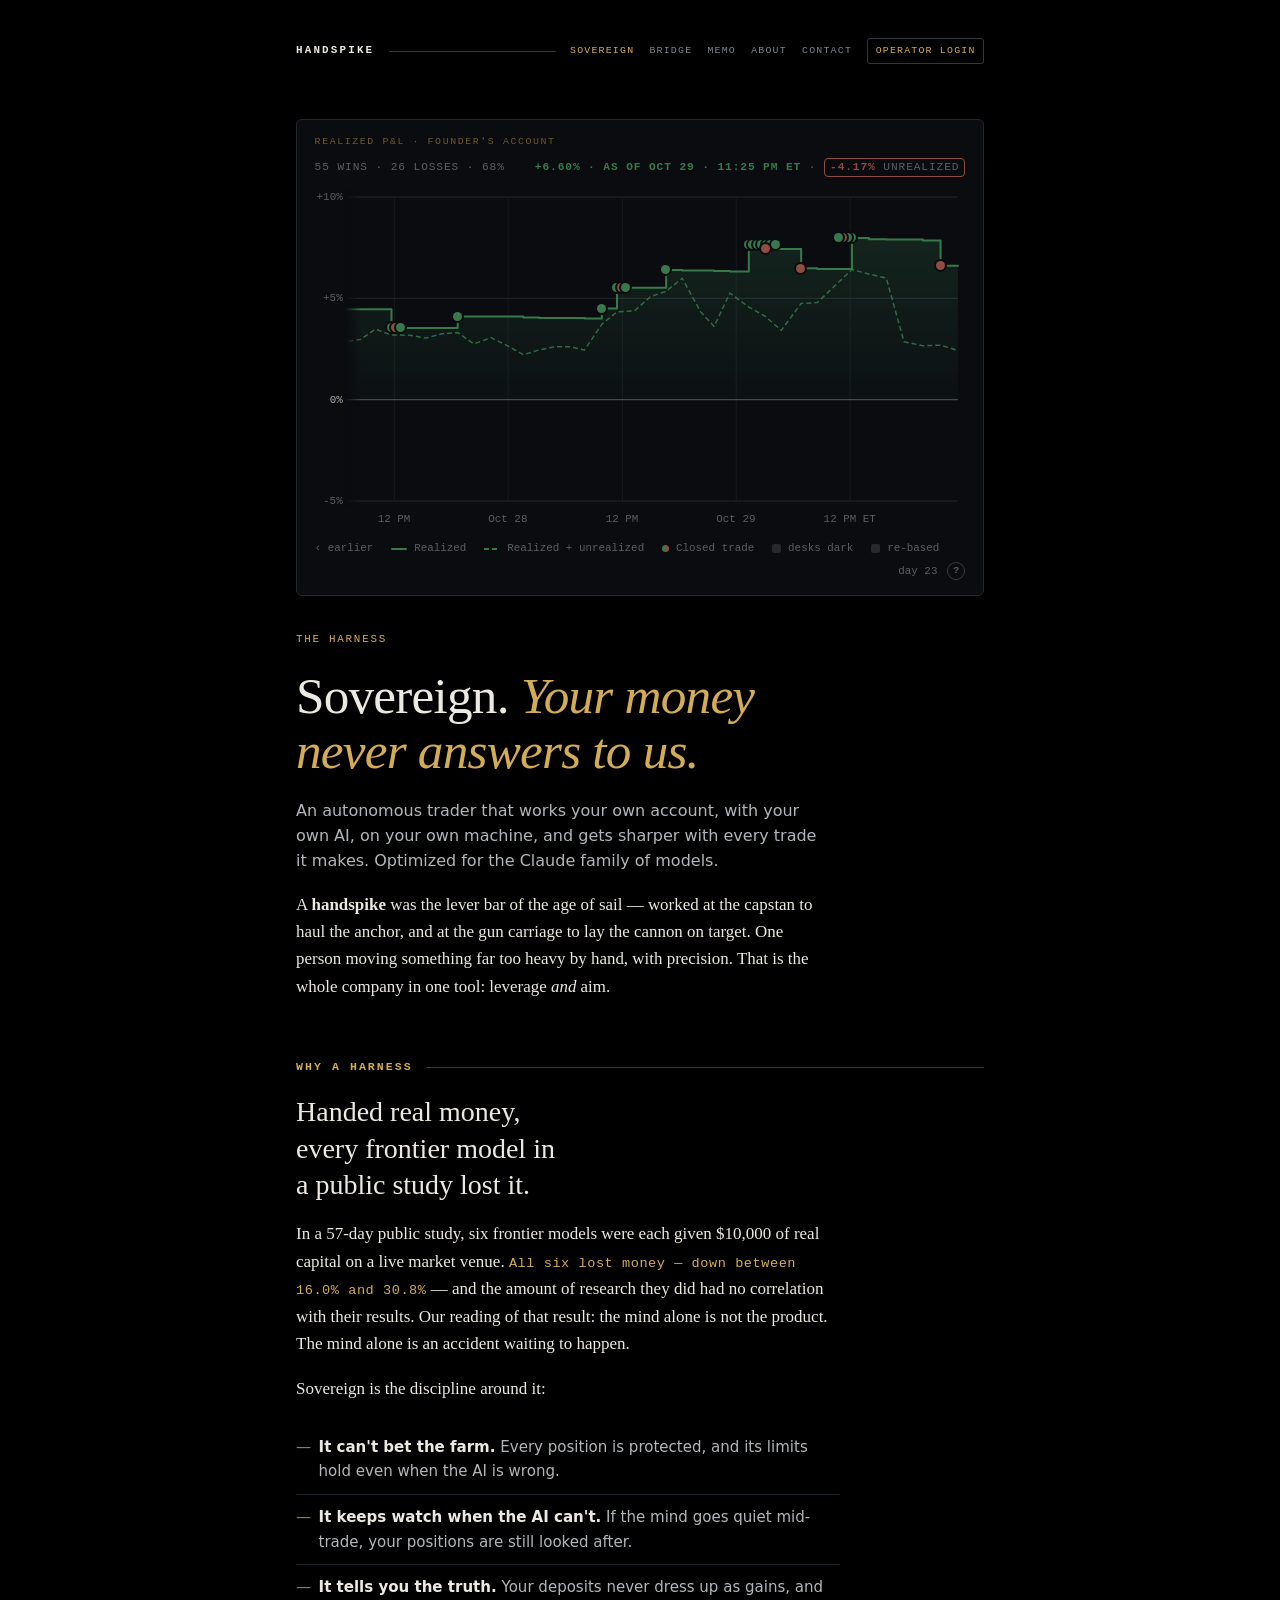
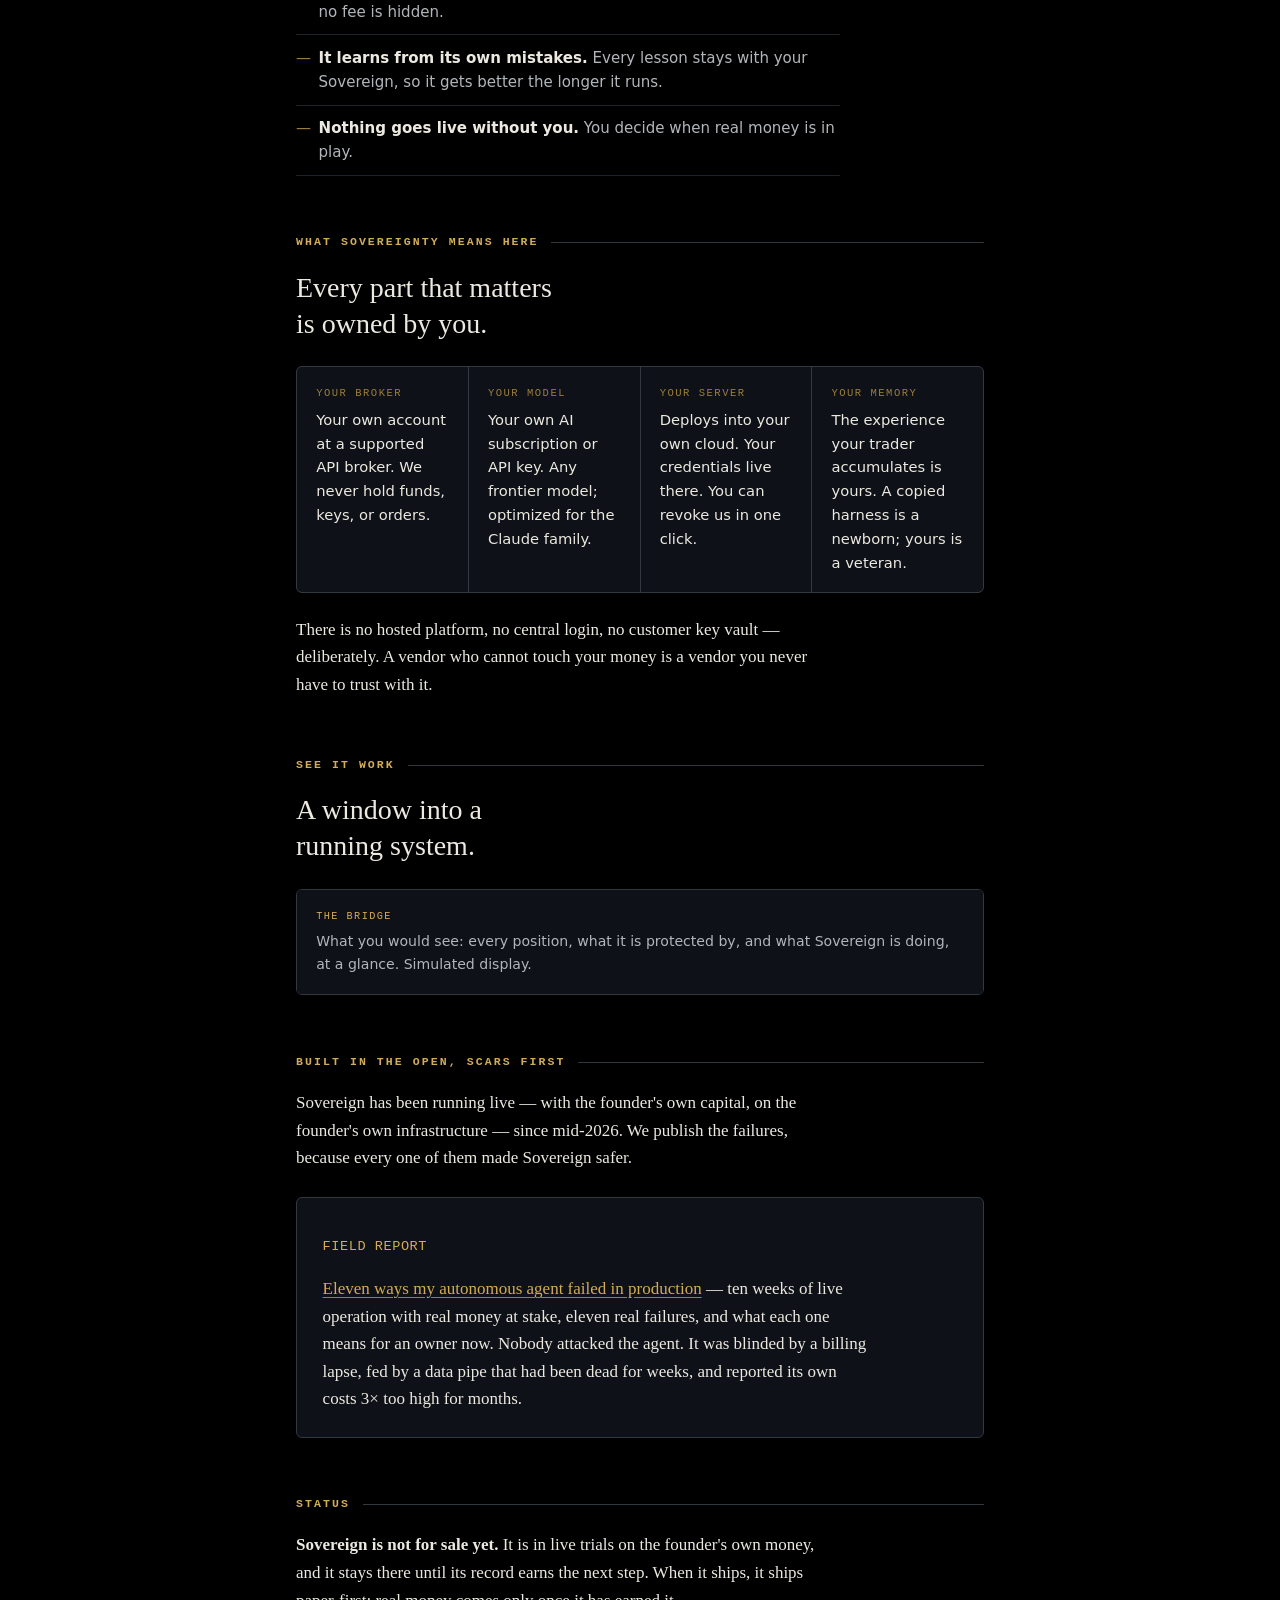
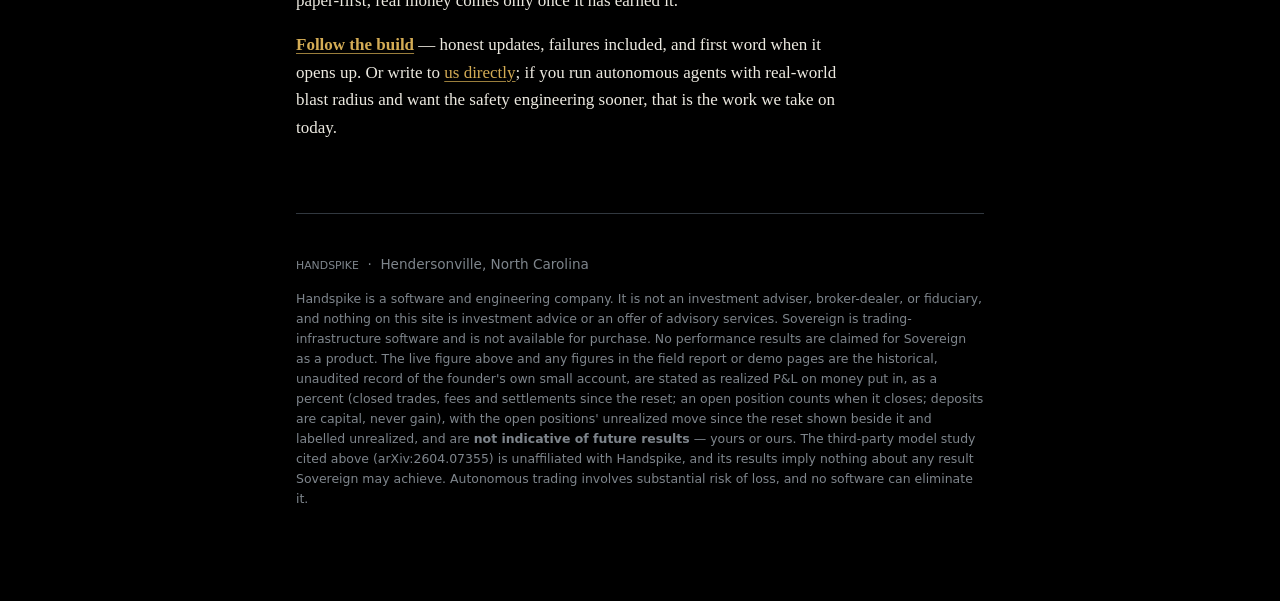
==== commit df816493: "rename: the cockpit is the Bridge (owner 10/29, "Full rename, code too") The owner renamed his opera" ====
--- a/index.html
+++ b/index.html
@@ -74,14 +74,14 @@
   .own .v{ font-family:"Segoe UI",system-ui,sans-serif; font-size:.92rem; color:var(--ink); margin:0; }
 
   /* ---- live status banner ---- */
-  /* THE COCKPIT'S HOME GRAPH, IN PERCENTS, IN THE SITE'S OWN DRESS (owner 2026-10-14 ~1:40 AM ET: "public can have
+  /* THE BRIDGE'S HOME GRAPH, IN PERCENTS, IN THE SITE'S OWN DRESS (owner 2026-10-14 ~1:40 AM ET: "public can have
      it. %'s only", then "make it look right on the page"; standing since 2026-10-11 ~7:50 PM ET: "the web graph
      never show dollar amount. on %'s", then "other than that, two should look and function the same"). The block is
-     laid out as home.py::_return_graph draws it since the cockpit's 10/13 redesign: one header row (the wins-vs-losses
+     laid out as home.py::_return_graph draws it since the Bridge's 10/13 redesign: one header row (the wins-vs-losses
      record on the left; on the right the realized figure, a dot, and the unrealized figure in its thin rectangle),
      then the plot (a round-percent axis with 0% always labelled, an Eastern time axis, the realized steps, the dashed
      line, the wash, a dot per closed position, the readout), then the legend line. The one public-only addition is
-     the "Realized P&L · founder's account" label above it. The colours are the SITE's palette under the cockpit's
+     the "Realized P&L · founder's account" label above it. The colours are the SITE's palette under the Bridge's
      token names (--win, --loss, --border-strong, --warn); the type is the site's own mono and the card, rules and
      ink the site's own, so the graph reads as part of this page rather than a pasted instrument. */
   #live{ display:none; margin:0 0 2.2rem; border:1px solid var(--rule); border-radius:6px;
@@ -99,7 +99,7 @@
   #live .pct{ font-weight:700; }
   #live .pct.up{ color:var(--win); } #live .pct.down{ color:var(--loss); }
   #live .sep[hidden]{ display:none; }
-  /* The unrealized figure and its word inside a thin rectangle in the figure's own colour (the cockpit's
+  /* The unrealized figure and its word inside a thin rectangle in the figure's own colour (the Bridge's
      _unrealized_box). It never breaks inside itself; on a phone the whole box wraps instead. */
   #live .unreal{ display:inline-block; white-space:nowrap; border:1px solid var(--ink-3); border-radius:4px;
                  padding:0 5px; line-height:1.5; }
@@ -109,7 +109,7 @@
   #live .unreal[hidden]{ display:none; }
   #live .curve{ display:block; }
   #live .curve[hidden]{ display:none; }
-  /* Fewer than three points since the reset: said plainly, as the cockpit says it, never a two-point "trend". */
+  /* Fewer than three points since the reset: said plainly, as the Bridge says it, never a two-point "trend". */
   #live .curve .collect{ border:1px dashed var(--border-strong); border-radius:6px; padding:14px 16px;
                          font-family:ui-monospace,Consolas,monospace; font-size:.7rem; color:var(--ink-3); }
   #live .curve .collect .wl{ letter-spacing:.08em; text-transform:uppercase; font-weight:700; margin-bottom:4px; }
@@ -119,7 +119,7 @@
      axis labels, the dots and the readout are HTML over the same box, placed in percent, so nothing round or textual
      is ever stretched. The y gutter is sized in ch of the axis' own mono face (--rg-yw, set per render from the
      longest label), so it fits whatever face and size the reader's browser resolves.
-     THE SIDEWAYS SCROLL (the cockpit's since 2026-10-15, owner: "double the height of the graph so the green and red
+     THE SIDEWAYS SCROLL (the Bridge's since 2026-10-15, owner: "double the height of the graph so the green and red
      dots are easier to see. make it horizontally scrollable if need be"; owner 2026-10-29 for this page: "get it
      looking and working like the one in the app"): the plot is 320 px tall (280 on a narrow card) and, when two
      closed-trade dots would sit under 14 px apart (rgMinWidth), wider than the card: it scrolls sideways inside
@@ -179,7 +179,7 @@
                 background:var(--ink-3); box-shadow:0 0 0 2px var(--panel); pointer-events:none; }
   #live .rg-mk.w{ background:var(--win); } #live .rg-mk.l{ background:var(--loss); }
   #live .rg-mk.u{ background:var(--panel); box-shadow:inset 0 0 0 1.5px var(--ink-3), 0 0 0 2px var(--panel); }
-  /* AN EVENT BAND (owner 10/20 "put a mark on the graph noting the outage"; the cockpit's .hsv-rg-area .ev): a
+  /* AN EVENT BAND (owner 10/20 "put a mark on the graph noting the outage"; the Bridge's .hsv-rg-area .ev): a
      translucent band in the dim ink across the plot (a fill-only closed path, never a rect: the stretched SVG's
      element rule), under everything drawn, never the win/loss colours (it is not a result). It is keyed on the legend
      line only: no chip over the plot, no title, no pointer, no click-through (owner 10/09: a mark and nothing more). */
@@ -209,7 +209,7 @@
                     font:400 .68rem/1.4 var(--mono); color:var(--ink-3); }
   #live .rg-legend .ear{ display:none; white-space:nowrap; }
   #live .rg.cl .rg-legend .ear{ display:inline; }
-  /* "newer ›" (the cockpit's .hsv-rg-new): the one way back to the newest end after a swipe into history, shown only
+  /* "newer ›" (the Bridge's .hsv-rg-new): the one way back to the newest end after a swipe into history, shown only
      while the newest rows are out of view (.cr). It scrolls the plot and nothing more: no info, no click-through. */
   #live .rg-new{ display:none; align-items:center; min-height:40px; margin:-12px 0; padding:6px 2px; border:0;
                  background:none; font:inherit; color:var(--brass); cursor:pointer; white-space:nowrap;
@@ -229,7 +229,7 @@
                          align-items:center; gap:.3rem .6rem; }
   #live .rg-legend .meta{ font-variant-numeric:tabular-nums; }
   #live .rg-legend .st{ color:var(--warn); white-space:nowrap; }
-  /* The "?" (a span, as the cockpit's own): the provenance as its TITLE and nothing more. A mouse sees it on hover;
+  /* The "?" (a span, as the Bridge's own): the provenance as its TITLE and nothing more. A mouse sees it on hover;
      no tap opens its words on this page (review 2026-10-14: the site adds no visible text about how anything works,
      owner 2026-10-11), so it is not a control. */
   #live .rg-q{ display:inline-grid; place-items:center; flex:none; width:1.15rem; height:1.15rem;
@@ -270,7 +270,7 @@
   <span class="bar"></span>
   <nav>
     <a href="/" aria-current="page" class="cur">Sovereign</a>
-    <a href="/demo/cockpit.html">Cockpit</a>
+    <a href="/demo/bridge.html">Bridge</a>
     <a href="/eleven-failures.html">Memo</a>
     <a href="/about.html">About</a>
     <a href="/contact.html">Contact</a>
@@ -338,7 +338,7 @@
   <h2>See it work</h2>
   <p class="big">A window into a running system.</p>
   <div class="tour">
-    <a href="/demo/cockpit.html"><p class="k">The cockpit</p>
+    <a href="/demo/bridge.html"><p class="k">The Bridge</p>
       <p class="v">What you would see: every position, what it is protected by, and what Sovereign is
       doing, at a glance. Simulated display.</p></a>
   </div>
@@ -404,10 +404,10 @@
 // unrealized_usd, d, ud, lo_d,
 // hi_d, ud_last or scale even if a feed carries them (the publisher's PUBLISH_DOLLARS switch is off; this is
 // the second, page-side guard). No feed string is put on the page or in a hover: every word here is the
-// page's own. Everything else is the cockpit's Home graph (home.py::_return_graph) with each dollar figure
+// page's own. Everything else is the Bridge's Home graph (home.py::_return_graph) with each dollar figure
 // replaced by its percent of money put in: the same header, the same axes, the same two lines, the same
 // dots and legend line (since 2026-10-14, owner ~1:40 AM ET: "public can have it. %'s only", then "make it
-// look right on the page": the cockpit's 10/13 redesign, in the site's own type and rules). A mark's r is the
+// look right on the page": the Bridge's 10/13 redesign, in the site's own type and rules). A mark's r is the
 // sign of that close's result and nothing more; no symbol, size or amount of any trade reaches this page.
 
 // Python's round(a, 2) for a >= 0, as an integer count of hundredths. toFixed rounds the exact binary value
@@ -420,13 +420,13 @@
   }
   return Math.round(Number(a.toFixed(2)) * 100);
 }
-// round(v, 2) + 0.0, as the cockpit rounds a stacked value (no -0).
+// round(v, 2) + 0.0, as the Bridge rounds a stacked value (no -0).
 function round2(v) {
   var c = pyRound2(Math.abs(v));
   return c === 0 ? 0 : (v < 0 ? -c : c) / 100;
 }
 function isNum(v) { return typeof v === 'number' && isFinite(v); }
-// A signed percent exactly as the cockpit prints one (handspike.webui.money_fmt.signed_pct_from_percent(v, 2)):
+// A signed percent exactly as the Bridge prints one (handspike.webui.money_fmt.signed_pct_from_percent(v, 2)):
 // '+2.28%' / '-1.61%' / '0.00%'. The ASCII hyphen-minus, never U+2212 (the house glyph law: what a reader
 // copies must match the logs); always two decimals; the sign decided from the ROUNDED value, so a residual
 // that prints 0.00% is never '+0.00%' or '-0.00%'. '' for a non-number.
@@ -450,7 +450,7 @@
   }
   return Number(a.toFixed(0));
 }
-// The header's words, as the cockpit's _win_loss_label: "2 wins · 1 loss · 67%", "—%" before any trade has
+// The header's words, as the Bridge's _win_loss_label: "2 wins · 1 loss · 67%", "—%" before any trade has
 // closed (never a made-up 0%), "wins vs losses unread" when the feed does not carry the record (the
 // publisher leaves the record out exactly when the box could not read it).
 function winLossLabel(d) {
@@ -461,7 +461,7 @@
 }
 // A stored stamp as milliseconds. A NAIVE value (history.json's point times) is UTC by house rule, so it
 // gets its 'Z' before parsing; without it Date.parse would read it as the VIEWER's local time. Only an ISO
-// date WITH a clock is an instant: a date alone is NaN (the cockpit's etfmt.parse_utc refuses one too;
+// date WITH a clock is an instant: a date alone is NaN (the Bridge's etfmt.parse_utc refuses one too;
 // Date.parse would make it a midnight nobody recorded).
 function utcMs(v) {
   if (typeof v !== 'string' || !v) return NaN;
@@ -470,8 +470,8 @@
   var z = !m[3] || m[3] === 'z' ? 'Z' : m[3].length === 5 ? m[3].slice(0, 3) + ':' + m[3].slice(3) : m[3];
   return Date.parse(m[1] + 'T' + m[2].replace(/(\.\d{3})\d+$/, '$1') + z);
 }
-// 'Oct 11 · 7:48 PM ET', as the cockpit's etfmt.when_et(v, zone=True): Eastern, 12-hour, the zone word zoneWord's
-// (the cockpit's zone_label): "ET", except inside the November fall-back hour, where two instants an hour apart read
+// 'Oct 11 · 7:48 PM ET', as the Bridge's etfmt.when_et(v, zone=True): Eastern, 12-hour, the zone word zoneWord's
+// (the Bridge's zone_label): "ET", except inside the November fall-back hour, where two instants an hour apart read
 // the same wall time and each carries its own ('Nov 1 · 1:30 AM EDT', then 'Nov 1 · 1:30 AM EST'). '' when the stamp
 // will not parse or the browser has no time-zone data (withhold rather than approximate).
 function etText(v) {
@@ -494,10 +494,10 @@
 // The last guard on every hover this page writes: anything carrying a '$' is dropped, never shown.
 function noDollar(s) { return /\$/.test(s) ? '' : s; }
 
-// THE HEADER: the realized figure since the reset, as the cockpit's graph header prints it, in percent.
+// THE HEADER: the realized figure since the reset, as the Bridge's graph header prints it, in percent.
 // Returns what the curve below needs from status.json (day N, the record), or null when nothing is shown.
 function renderBanner(el, d) {
-  // REALIZED P&L, AS THE COCKPIT SHOWS IT (owner 2026-10-07 "make the web match"): the headline is
+  // REALIZED P&L, AS THE BRIDGE SHOWS IT (owner 2026-10-07 "make the web match"): the headline is
   // realized since the reset. A feed without it shows nothing; the all-in figure is never shown under
   // the realized name.
   if (!d || !isNum(d.realized_pct)) return null;
@@ -510,7 +510,7 @@
     ageH < 48 ? 'updated ' + Math.round(ageH) + 'h ago' :
     'updated ' + Math.round(ageH / 24) + ' days ago';
   if (ageH !== null && ageH > 6) el.classList.add('stale');
-  // The realized figure, coloured as the cockpit colours it since its 10/13 redesign (home.py: the house
+  // The realized figure, coloured as the Bridge colours it since its 10/13 redesign (home.py: the house
   // money_fmt.pnl_color of the figure as printed: win-green above zero, loss-red below, dim at exactly
   // 0.00%, never a green zero, like the solid line it heads), and, once the file is older than the hourly
   // publish allows, " · as of <time>" in the same span, on the FACE (a phone cannot hover).
@@ -549,14 +549,14 @@
     (isNum(upct) ? ' · unrealized: the open positions’ move since the reset, on the same money put in' : '') +
     (when ? ' · ' + when : '') + ' · historical and unaudited, not indicative of future results'));
   el.classList.add('on');
-  // "DAY N" IS THE HOUSE CONVENTION, ON EVERY SURFACE: days_elapsed + 1, as the cockpit renders it. It is how
+  // "DAY N" IS THE HOUSE CONVENTION, ON EVERY SURFACE: days_elapsed + 1, as the Bridge renders it. It is how
   // long the CURRENT measurement has run (since the reset), NOT how long Sovereign has been live — do not
-  // relabel it "N days active". It prints on the graph's legend line, as on the cockpit.
+  // relabel it "N days active". It prints on the graph's legend line, as on the Bridge.
   return { days: Number.isInteger(d.days_elapsed) && d.days_elapsed >= 0 ? d.days_elapsed : null, label: label,
            asOfMs: utcMs(d.as_of) };
 }
 
-// THE "?" ON THE LEGEND LINE (its title, and nothing on the face), as the cockpit's _curve_provenance +
+// THE "?" ON THE LEGEND LINE (its title, and nothing on the face), as the Bridge's _curve_provenance +
 // _DASHED_LINE_NOTE + _marks_note, in percent.
 // Which points were watched happening and which were not; "every one recorded live" is said out loud, because
 // "no reconstructed points" and "nobody checked" are different claims and silence reads as the second one.
@@ -573,7 +573,7 @@
       'moves it (it lands in Unrealized); an open position counts at what it cost until it closes. ';
   }
   // A point skipped because it is KNOWN WRONG is said out loud, never silently. (Its reason stays on the
-  // box: the cockpit's free text can name amounts.)
+  // box: the Bridge's free text can name amounts.)
   var tail = withheld ? ' ' + withheld + ' recorded points are WITHHELD, not drawn.' : '';
   if (!recon) {
     if (head) {
@@ -596,7 +596,7 @@
     'Note the two counts describe different sets: the drawn points are thinned, the ' + recon +
     ' is counted over the whole record.' + tail;
 }
-// The dashed line's sentence, the cockpit's _DASHED_LINE_NOTE in PERCENT, and honest about it: in dollars a
+// The dashed line's sentence, the Bridge's _DASHED_LINE_NOTE in PERCENT, and honest about it: in dollars a
 // deposit or withdrawal never steps the lines; in percent it CAN, because it changes the base the percent is
 // taken on.
 var DASHED_LINE_NOTE = ' The dashed line is the headline return on money put in since the reset (realized ' +
@@ -604,7 +604,7 @@
   'rectangle, from the same recorded rows; a row without it is a gap, never a bridged slope. Each line is ' +
   'coloured by where it ends.';
 // ONE BASE (2026-10-11 ~8:40 PM ET): since the publisher sends `pct_of: "today"`, every point is a percent of
-// TODAY's money put in, the cockpit's dollar curve scaled by one constant, so a deposit or withdrawal never
+// TODAY's money put in, the Bridge's dollar curve scaled by one constant, so a deposit or withdrawal never
 // steps the lines. An older feed (per-row percents) says that it can.
 function dashedLineNote(h) {
   return DASHED_LINE_NOTE + (h && h.pct_of === 'today'
@@ -620,10 +620,10 @@
 }
 
 // ================================================================================================================
-// THE ERA CURVE, drawn from /history.json — the SAME recorded series the cockpit plots, so the public shape and the
+// THE ERA CURVE, drawn from /history.json — the SAME recorded series the Bridge plots, so the public shape and the
 // operator's shape cannot diverge. Since 2026-10-14 (owner ~1:40 AM ET: "public can have it. %'s only", then "make
-// it look right on the page") it is the cockpit's REDESIGNED Home graph (home.py::_return_graph, 10/13) in percent.
-// Three rules carried over verbatim from the cockpit, because they are what make a return curve honest rather than
+// it look right on the page") it is the Bridge's REDESIGNED Home graph (home.py::_return_graph, 10/13) in percent.
+// Three rules carried over verbatim from the Bridge, because they are what make a return curve honest rather than
 // decorative:
 //   1. ZERO IS FORCED INTO THE BAND AND DRAWN. A curve auto-scaled to its own min/max can put a book that never
 //      once broke even at the top of the frame and read as a rally. The y axis is round percents and 0% is always
@@ -635,39 +635,39 @@
 // The series is RECORDED, never reconstructed: fewer than three points is said plainly ("Recording since the
 // reset"), never drawn as a two-point "trend"; a series the box withheld is not drawn at all.
 //
-// THE LOOK, as the cockpit draws it: ONE svg in a 0..1000 x 0..1000 space, stretched to the plot, holds the strokes
+// THE LOOK, as the Bridge draws it: ONE svg in a 0..1000 x 0..1000 space, stretched to the plot, holds the strokes
 // and the wash only (every stroke non-scaling); the axis labels, the closed-trade dots and the readout are HTML laid
 // over the same box in percent, so nothing round or textual is ever stretched. x is TIME, first to last drawn row,
-// with Eastern labels (axisTicks, the cockpit's etfmt.axis_ticks); the row index, with no labels, when the rows'
+// with Eastern labels (axisTicks, the Bridge's etfmt.axis_ticks); the row index, with no labels, when the rows'
 // times cannot make an axis. The realized line is a STEP line: a recorded value holds until the next recorded row,
 // and no slope is drawn that the money did not make. The wash between the line and 0% is green above 0% and red
 // below. A small dot sits where each position closed, green a win and red a loss by the sign of its result (the
 // feed's r), a hollow ring when the feed does not say; on this page a dot is a mark ONLY, no trade details and no
 // click-through (owner 2026-10-09 ~11:30 PM ET: "on the website just put a mark but no info or click thru"). No
-// range caption (the cockpit dropped it 10/13): the labelled axis replaces it; "day N" and a stale line's "line as
+// range caption (the Bridge dropped it 10/13): the labelled axis replaces it; "day N" and a stale line's "line as
 // of" sit on the legend line, the provenance behind its "?". The readout under a finger or the mouse prints a row's
 // time and its two percents, and nothing about any trade.
 // ================================================================================================================
 
 // A drawn span shorter than this is not a time axis (rows written seconds apart): the x is the row index instead.
 var RG_MIN_SPAN_MS = 120000;
-// A y range under this many percent is padded evenly around its middle to it, 0% kept in it (the cockpit pads a
+// A y range under this many percent is padded evenly around its middle to it, 0% kept in it (the Bridge pads a
 // dollar range to $1, about a tenth of a percent of the money put in).
 var RG_MIN_RANGE = 0.1;
 var RG_LADDER = [1, 2, 2.5, 5];
-// The wash's opacity at the realized line's furthest point from 0% on each side, and AT 0% (the cockpit's).
+// The wash's opacity at the realized line's furthest point from 0% on each side, and AT 0% (the Bridge's).
 var RG_FILL_EDGE = '.22', RG_FILL_ZERO = '.04';
 // Two closed-trade dots need this many px between centres IN 2D, measured at the PHONE plot's height (280 px less its
 // 8 px insets: the shortest, so the closest the dots ever sit vertically); when the card cannot give it, the plot is
-// widened to scroll sideways (rgMinWidth, the cockpit's _graph_min_width).
+// widened to scroll sideways (rgMinWidth, the Bridge's _graph_min_width).
 var RG_MARK_GAP_PX = 14, RG_MARK_PHONE_PLOT_PX = 264;
 // THE CASCADE (owner 2026-10-20 ~11:35 AM ET "if they have to stack have them over lap the one before it by half and so
-// on"; the cockpit's _MARK_STACK_PX / _PLOT_SIDES_PX): half a 9 px dot, and the plot's side insets (10 px after the y
+// on"; the Bridge's _MARK_STACK_PX / _PLOT_SIDES_PX): half a 9 px dot, and the plot's side insets (10 px after the y
 // gutter and the 8 px right inset) for the width maths, and the RIGHT inset alone for the fan's turn at the right
 // edge: the area clips there (.rg-area right:8px under .rg-in overflow:clip), so a run that would pass it turns left
-// and the newest closes stay whole (review 2026-10-29; the cockpit's _mark_layout still turns at 18 and clips).
+// and the newest closes stay whole (review 2026-10-29; the Bridge's _mark_layout still turns at 18 and clips).
 var RG_MARK_STACK_PX = 4.5, RG_PLOT_SIDE_PX = 18, RG_PLOT_RIGHT_PX = 8;
-// THE WIDENED PLOT (the cockpit's _MK_MAX_PLOT_PX / _MK_SCROLL_FLOOR_PX): never wider than this, and never widened at
+// THE WIDENED PLOT (the Bridge's _MK_MAX_PLOT_PX / _MK_SCROLL_FLOOR_PX): never wider than this, and never widened at
 // all unless the dots need more than the narrowest card's own inner width (a 272 px card less its border and padding);
 // its x axis is ticked about one label per RG_XL_WIDE_PX, an end label aligned inward within RG_XL_EDGE_PX of an edge.
 var RG_MK_MAX_PLOT_PX = 3200, RG_MK_SCROLL_FLOOR_PX = 244, RG_XL_WIDE_PX = 90, RG_XL_EDGE_PX = 48;
@@ -697,7 +697,7 @@
     return o.y > 0 && o.mo >= 1 && o.mo <= 12 && o.day >= 1 && o.h >= 0 && o.mi >= 0 ? o : null;
   } catch (e) { return null; }
 }
-// The zone word, as the cockpit's etfmt.zone_label: "ET", except on a wall time the November fall-back hour makes
+// The zone word, as the Bridge's etfmt.zone_label: "ET", except on a wall time the November fall-back hour makes
 // ambiguous (two instants an hour apart both read it), which carries its own EDT / EST so the two stay apart.
 function zoneWord(ms) {
   var p = etParts(ms);
@@ -709,7 +709,7 @@
 function clockText(p, withMin) {
   return (p.h % 12 || 12) + (withMin ? ':' + (p.mi < 10 ? '0' : '') + p.mi : '') + ' ' + (p.h < 12 ? 'AM' : 'PM');
 }
-// THE TIME AXIS, the cockpit's etfmt.axis_ticks: [[instant ms, label]] strictly inside (a, b], every label Eastern
+// THE TIME AXIS, the Bridge's etfmt.axis_ticks: [[instant ms, label]] strictly inside (a, b], every label Eastern
 // and 12-hour. A span of 30 h or less: whole ET hours every 1, 2, 3, 4, 6 or 12 h, the smallest step giving at most
 // maxN - 1 ticks, a midnight labelled with its date ("Oct 13"), any other hour with its clock ("3 PM"), the LAST
 // clock carrying the zone ("6 PM ET"); up to 72 h: every 12 h the same way; longer: ET midnights, every k-th day so
@@ -779,7 +779,7 @@
   } catch (e) { return []; }
 }
 
-// THE Y SCALE, the cockpit's _nice_ticks in percent: {step, dp, ticks} over the lowest and highest values drawn
+// THE Y SCALE, the Bridge's _nice_ticks in percent: {step, dp, ticks} over the lowest and highest values drawn
 // (both lines), 0% ALWAYS a tick. The step is the SMALLEST of 1, 2, 2.5 and 5 times a power of ten (from 0.01%, and
 // never one that would print three decimals) that covers the range in at most five intervals; the domain drawn is
 // [first tick, last tick], so every gridline is a round figure. -3.15 .. +2.14 -> step 2: -4% .. +4%.
@@ -819,7 +819,7 @@
   if (lab.indexOf(' AM') < 0 && lab.indexOf(' PM') < 0) return 'd';
   return /\s[AP]M$/.test(lab) ? 'c' : 'z';
 }
-// THE X LABELS A NARROW CARD SHOWS, the cockpit's _xl_narrow: chosen by KIND, never by position. labs is
+// THE X LABELS A NARROW CARD SHOWS, the Bridge's _xl_narrow: chosen by KIND, never by position. labs is
 // [[gx, label, align]] in axis order (gx in the plot's 0..1000 space, align "l0" / "l1" / ""), laid out plotPx
 // wide. ALL DATES: every other one from five, and never one that would crowd the date kept before it. ANY CLOCK:
 // every date (a clock is read against the date before it); then ONE clock carrying the zone, the rightmost zoned
@@ -827,7 +827,7 @@
 // then bare clocks left of it, every other one from it first. A clock comes no nearer than 8 px to any kept label,
 // from five labels at most half (rounded up) are kept, and when no clock can carry the zone none is shown: the
 // dates alone, never a clock without its zone. Returns {hide: {index: true}, twin: [index, label] or null}.
-// `wide` (the cockpit's _xl_narrow(wide=True)): the labels of a plot rgMinWidth widened, ticked for that width (one
+// `wide` (the Bridge's _xl_narrow(wide=True)): the labels of a plot rgMinWidth widened, ticked for that width (one
 // per RG_XL_WIDE_PX or more apart): the every-other and at-most-half counts are dropped, only the gap and overlap rules
 // stay, so a scrolled phone view keeps a label every ~100 px instead of dates alone across half the plot.
 function xlNarrow(labs, plotPx, wide) {
@@ -923,7 +923,7 @@
   if (at !== run[run.length - 1]) parts.push('H' + f1(xs[run[run.length - 1]]));
   return parts.join('');
 }
-// THE PLOT'S MIN WIDTH IN PX, or null (the cockpit's _graph_min_width; owner 2026-10-15: "double the height of the
+// THE PLOT'S MIN WIDTH IN PX, or null (the Bridge's _graph_min_width; owner 2026-10-15: "double the height of the
 // graph so the green and red dots are easier to see. make it horizontally scrollable if need be"). dotted is
 // [[x, y, count, fan]] per drawn point that carries closed-trade dots (fan +1 rightwards, -1 leftwards at the right
 // edge). Any two dots need RG_MARK_GAP_PX between centres IN 2D at the PHONE plot's height: two on levels that far
@@ -990,7 +990,7 @@
   return c === 'up' ? 'p' : c === 'down' ? 'n' : 'f';
 }
 
-// ---- THE READOUT (the cockpit's shim.js wireReturnGraph, in percent) ------------------------------------------
+// ---- THE READOUT (the Bridge's shim.js wireReturnGraph, in percent) ------------------------------------------
 // DISPLAY ONLY. On a mouse move, a sideways touch drag or a tap: a crosshair at the nearest recorded row, a dot on the
 // realized line there, a bar the height of the unrealized gap, and a tip naming the row's time (Eastern, 12-hour),
 // its realized percent and its unrealized percent (when the row has one). Every word and figure in it was formatted
@@ -999,7 +999,7 @@
 // window). TOUCH paints on a sideways drag or a tap, never on pointerdown, so a vertical scroll that starts on the
 // graph paints nothing (the browser takes the gesture and sends pointercancel); the tip goes 2.5 s after the finger
 // lifts. Wired ONCE, on the document.
-// THE SIDEWAYS SCROLL (the cockpit's, 2026-10-15/16): when rgMinWidth makes the plot wider than its card, .rg-sc
+// THE SIDEWAYS SCROLL (the Bridge's, 2026-10-15/16): when rgMinWidth makes the plot wider than its card, .rg-sc
 // scrolls it under the sticky y gutter. A scroller that overflows is marked .ov (a sideways touch drag there is the
 // browser's pan, never a scrub; a tap still reads out), opened at the NEWEST end on its first paint, and put back
 // where the reader wants it after a resize: the newest end unless HE scrolled back in this page session (rgNote,
@@ -1321,9 +1321,9 @@
     return p && typeof p.t === 'string' && isNum(p.p);
   }) : [];
   if (pts.length < 3) {
-    // COLLECTING (fewer than three points since the reset), as the cockpit says it: a dashed box with the
+    // COLLECTING (fewer than three points since the reset), as the Bridge says it: a dashed box with the
     // record and "Recording since the reset · N of 3 points so far." The record moves off the header into the
-    // box, as on the cockpit. A WITHHELD series (any other note) draws nothing, as on the cockpit.
+    // box, as on the Bridge. A WITHHELD series (any other note) draws nothing, as on the Bridge.
     if (h && typeof h.note === 'string' && h.note.indexOf('collecting') === 0) {
       var cn = Number.isInteger(h.n) && h.n >= 0 ? h.n : 0;
       var wl = document.getElementById('liveWL');
@@ -1338,14 +1338,14 @@
       box.hidden = false;
       return;
     }
-    return;                                   // withheld: nothing at all, as on the cockpit
+    return;                                   // withheld: nothing at all, as on the Bridge
   }
 
   var n = pts.length, i;
   var vals = pts.map(function (p) { return round2(p.p); });
   // THE DASHED LINE (owner 2026-10-10 ~11:30 AM ET: "the website does not have the unrealized stuff"), STACKED
   // since 2026-10-11 (owner ~12:50 AM ET: "shouldnt the green line be its % above the other?"): each point is
-  // p + u rounded to two decimals (the cockpit's round(v + u, 2) + 0.0), the headline return at that row, so
+  // p + u rounded to two decimals (the Bridge's round(v + u, 2) + 0.0), the headline return at that row, so
   // its gap above the solid line IS the unrealized move. A `u` of null is a row the box could not measure — a
   // GAP: the line breaks there and is never bridged.
   var gaps = pts.map(function (p) { return isNum(p.u) ? p.u : null; });
@@ -1381,7 +1381,7 @@
   var ucl = uLast === null || gapLast === 0 ? 'f' : uLast >= 0 ? 'w' : 'l';
 
   // THE WASH: one path closed to the ZERO line, filled by one vertical gradient that turns from green to red exactly
-  // at 0%, deepest at the realized line's furthest point on each side (owner 2026-10-13 for the cockpit: "Green
+  // at 0%, deepest at the realized line's furthest point on each side (owner 2026-10-13 for the Bridge: "Green
   // above, red below"; the always-green wash closed to the frame's bottom is gone).
   var every = [];
   for (i = 0; i < n; i++) every.push(i);
@@ -1406,12 +1406,12 @@
   });
 
   // THE CLOSED POSITIONS (owner 2026-10-09: "on the website just put a mark but no info or click thru"; a dot coloured
-  // by the result's sign since the cockpit's 10/13 redesign): one 9 px dot per mark at the first drawn point at or
+  // by the result's sign since the Bridge's 10/13 redesign): one 9 px dot per mark at the first drawn point at or
   // after the close (a close after the last point sits on the last one; one before the first is not drawn), green
   // for r "w", red for "l", dim for "e" (exactly zero), a hollow ring without r (an older feed, or an unpriced close).
   // The feed carries the time and that sign and nothing else, so the page says nothing else: no title, no pointer,
   // no click-through. Two or more closes at one point CASCADE along the new level (owner 2026-10-20 ~11:35 AM ET "if
-  // they have to stack have them over lap the one before it by half and so on"; the cockpit's _mark_layout): each
+  // they have to stack have them over lap the one before it by half and so on"; the Bridge's _mark_layout): each
   // later close sits half a dot (RG_MARK_STACK_PX) further along and is drawn over the one before it, in time order;
   // nothing climbs a riser any more; leftwards only at the right edge when the run would leave the plot's inset. The
   // dots are placed FIRST: they set the plot's width (rgMinWidth), and the x axis is ticked for that width.
@@ -1441,7 +1441,7 @@
     });
   });
 
-  // THE SIDEWAYS SCROLL (the cockpit's since 2026-10-15): the plot's min width in px when the dots need more room than
+  // THE SIDEWAYS SCROLL (the Bridge's since 2026-10-15): the plot's min width in px when the dots need more room than
   // the narrowest card gives (rgMinWidth, with the y gutter in px as the x-label layout already estimates it), else
   // null and the plot is the card's own width. wideArea is the widened plot area's width, the x ticks' measure.
   var ywPx = Math.round(RG_XL_CH_PX * yLen + 2);
@@ -1506,7 +1506,7 @@
   // history.json's `events` (start, end, label; the note never travels) that overlaps the drawn span, in time mode
   // only, a translucent fill-only closed path under everything drawn (never a rect: the stretched SVG's rule), clipped
   // to the span; keyed on the legend line only, one key per distinct public label (publicLabel: the feed's words less
-  // any venue name), no chip over the plot (a mark and nothing more). The cockpit's home._event_bands_html, in the
+  // any venue name), no chip over the plot (a mark and nothing more). The Bridge's home._event_bands_html, in the
   // site's own look.
   var evSvg = '', evKeys = [];
   if (timeMode) {
@@ -1533,7 +1533,7 @@
     "<path class='r c" + lc + "' d='" + lineD + "' vector-effect='non-scaling-stroke'/>" +
     '</svg>';
 
-  // THE LINE'S AGE (the cockpit's "line as of"): when the last recorded row is more than 15 minutes older than the
+  // THE LINE'S AGE (the Bridge's "line as of"): when the last recorded row is more than 15 minutes older than the
   // file's own publish time, the drawn end is older than the figures above it, and the legend line says so in the
   // warn colour. Measured against the LATER of this file's own time and the banner's (review 2026-10-11): the two
   // feeds publish separately, so a fresh banner over a history.json left alone hours ago must still say its age.
--- a/site.css
+++ b/site.css
@@ -24,7 +24,7 @@
 /* --------------------------------------------------------------------------------------------------
    THE GROUND IS BLACK — one palette, no light variant, no prefers-color-scheme flip. The site used to
    carry a cream light theme wired to the READER's OS setting, so the owner's own machine served him a
-   cream page while the cockpit and every screenshot were dark. There is now exactly one look.
+   cream page while the Bridge and every screenshot were dark. There is now exactly one look.
 
    `color-scheme:dark` is load-bearing, not decoration: without it a light-mode browser paints a WHITE
    scrollbar track and light form-control internals down the side of a pure-black page.
@@ -34,8 +34,8 @@
    dropping the ground to black without lifting them would have buried the footer, the smallprint and
    every uppercase label. Everything below clears 4.5:1 on black; --ink-2 clears 10:1.
 
-   --panel is the COCKPIT's own ground (#0e1117) on purpose: a card on this site is the colour of the
-   instrument it describes, and on the demo pages the embedded cockpit sits flush with the chrome
+   --panel is the BRIDGE's own ground (#0e1117) on purpose: a card on this site is the colour of the
+   instrument it describes, and on the demo pages the embedded Bridge sits flush with the chrome
    around it instead of floating on a different dark.
    -------------------------------------------------------------------------------------------------- */
 :root{
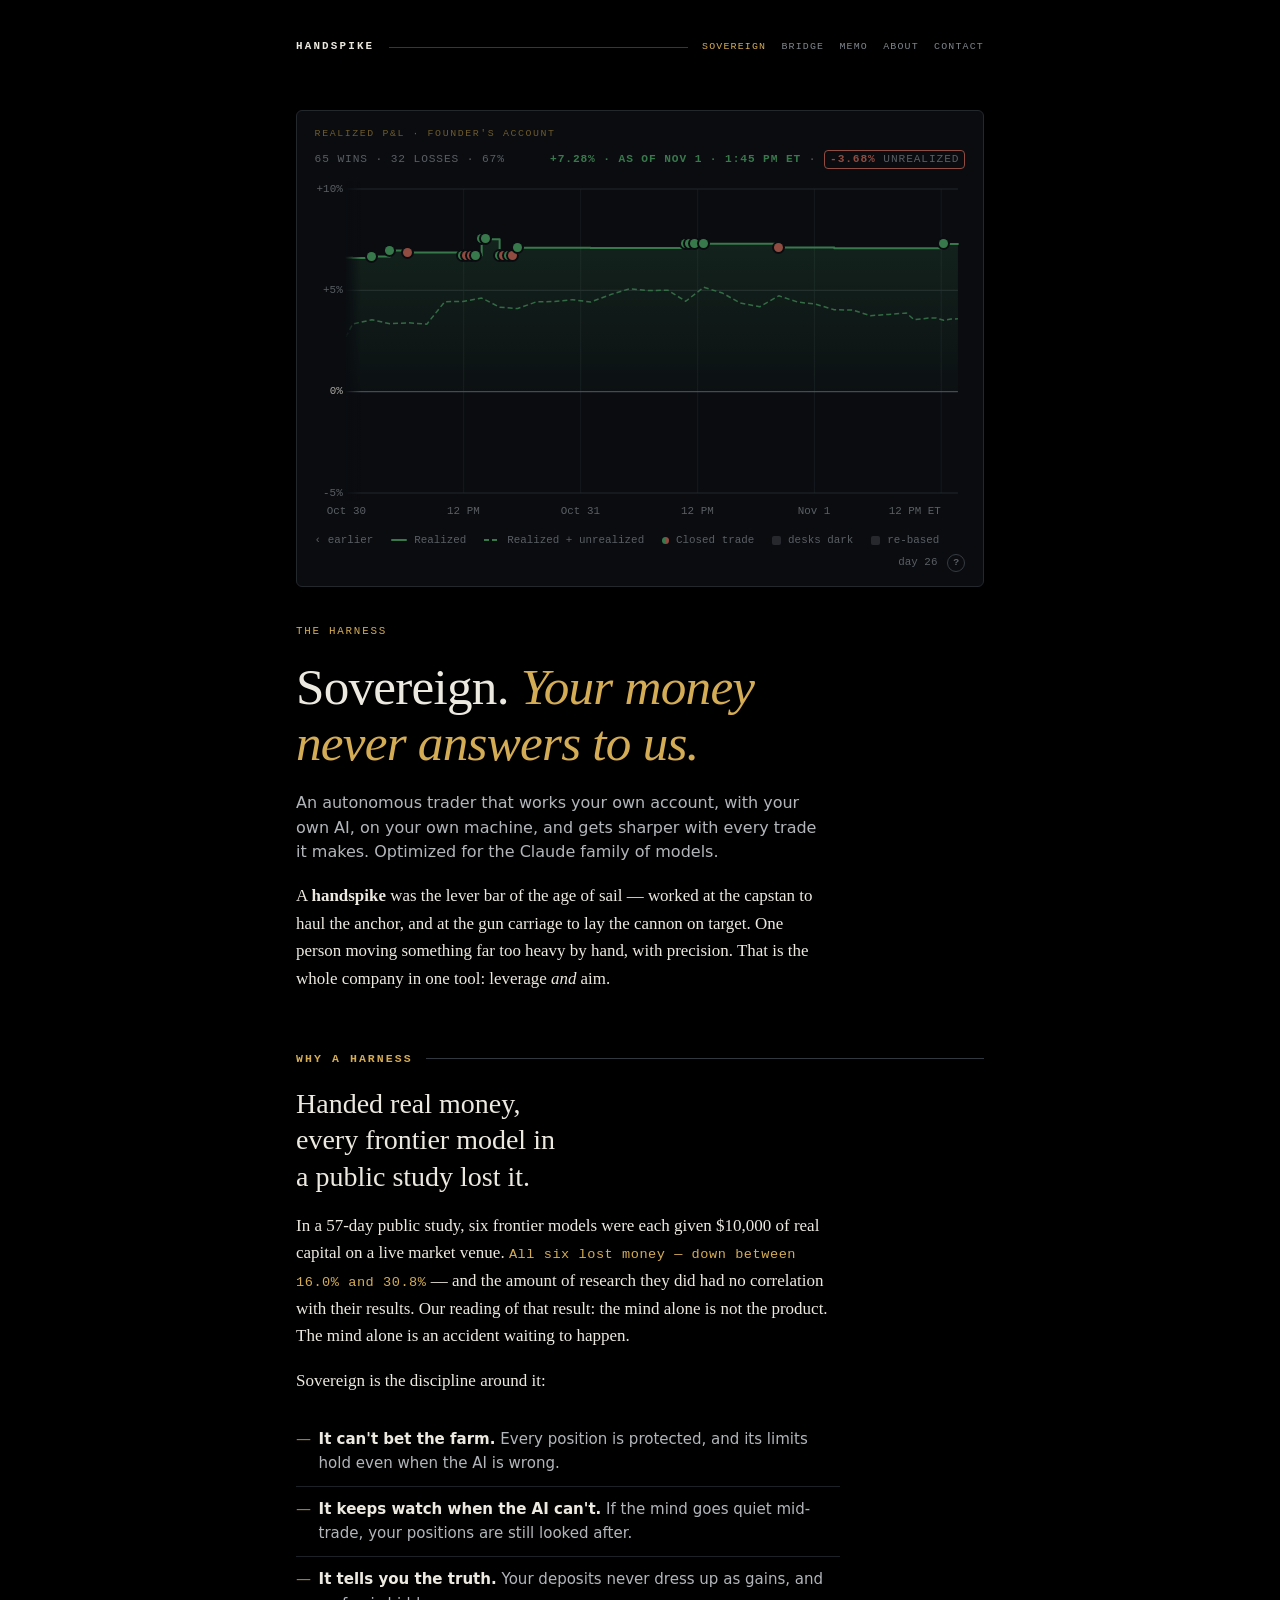
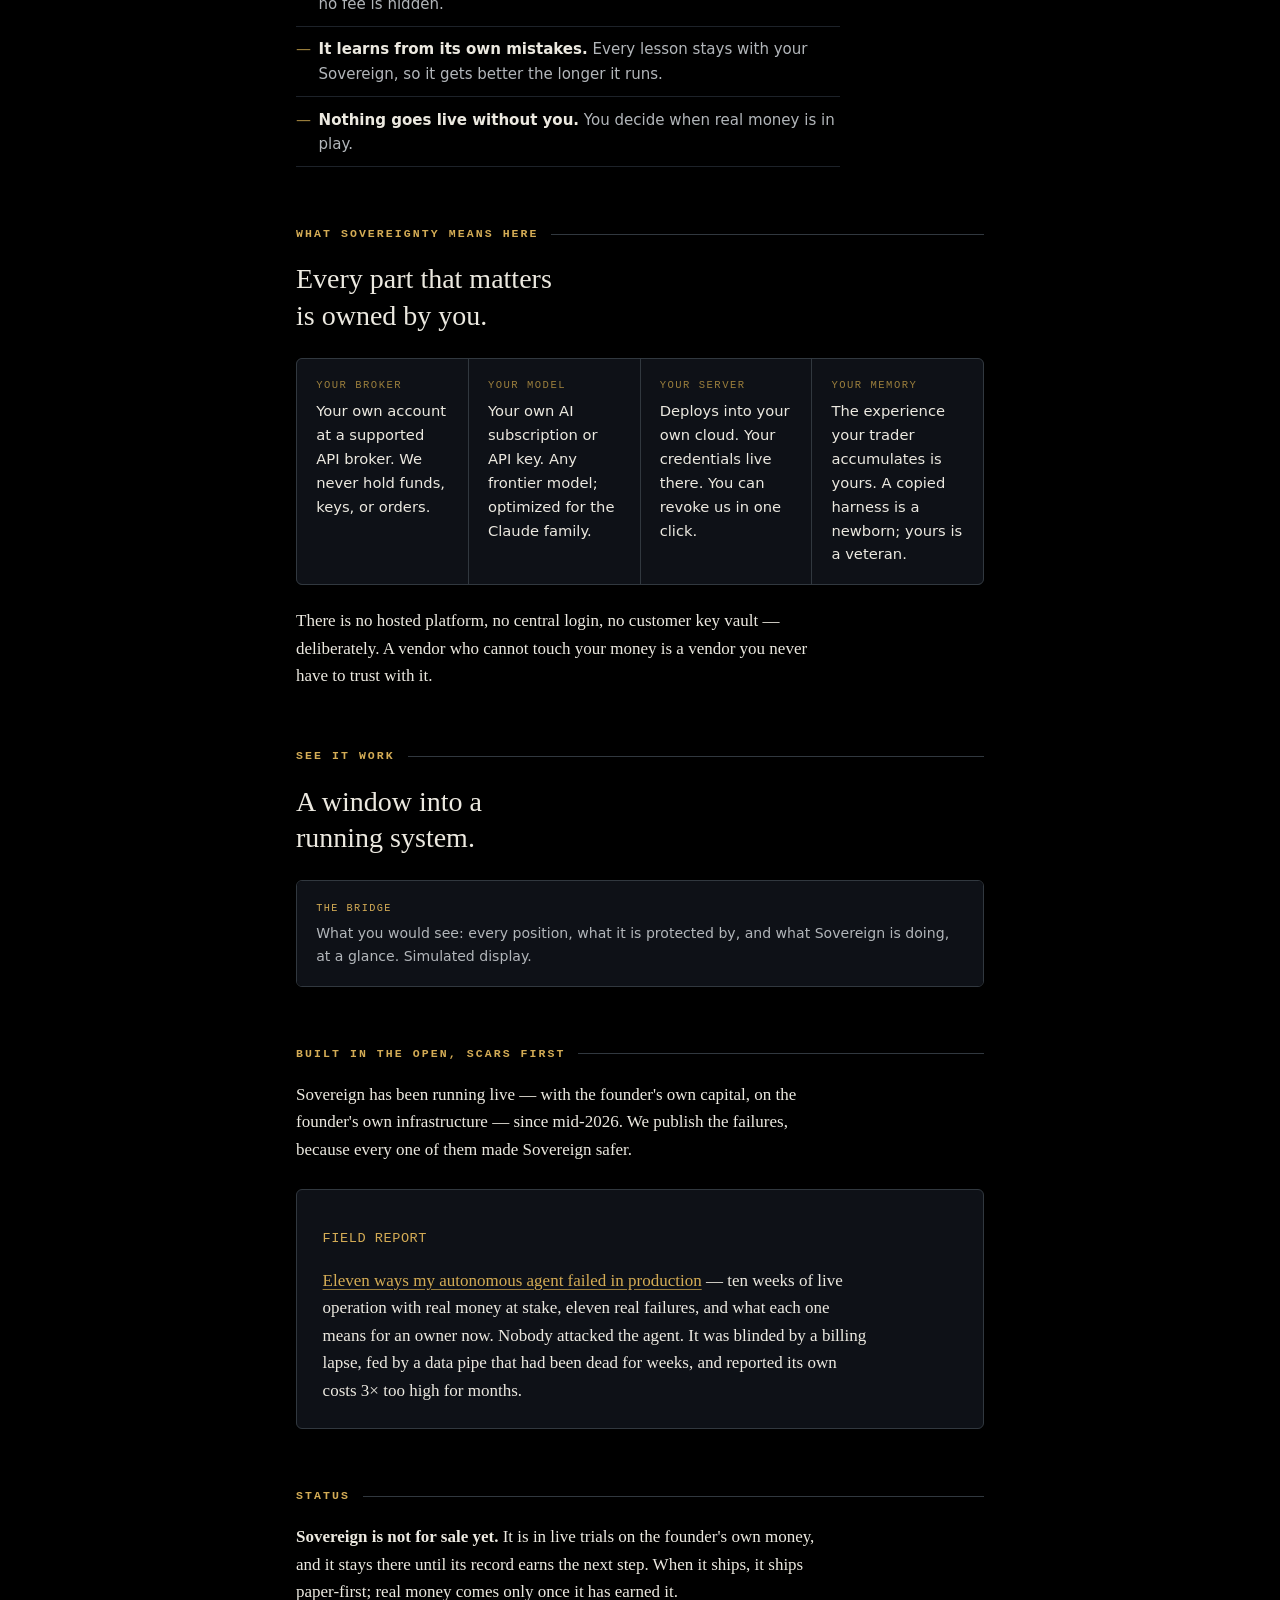
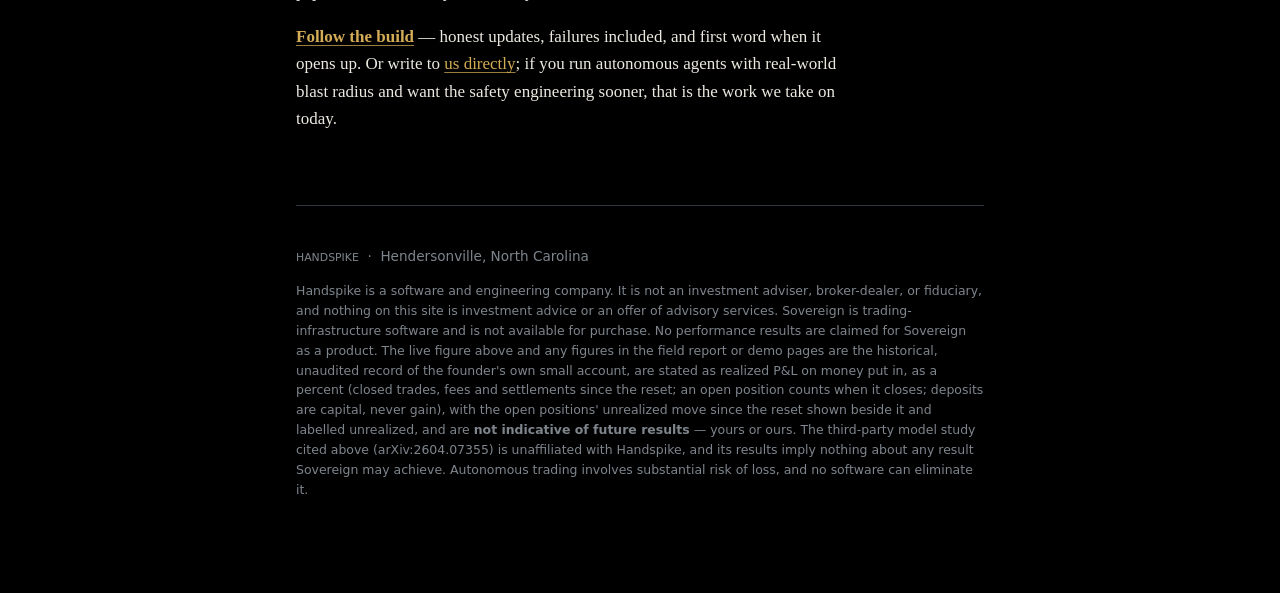
==== commit 588c5cd6: "site: remove the login access - no operator login page or link anywhere on handspike.dev (owner 2026" ====
--- a/index.html
+++ b/index.html
@@ -274,7 +274,6 @@
     <a href="/eleven-failures.html">Memo</a>
     <a href="/about.html">About</a>
     <a href="/contact.html">Contact</a>
-    <a class="op" href="/login.html">Operator&nbsp;login</a>
   </nav>
 </header>
 
--- a/site.css
+++ b/site.css
@@ -12,9 +12,9 @@
 
    THE RULE THIS FILE ESTABLISHES: chrome lives here, page-specific styling stays inline. This is
    linked BEFORE each page's own <style>, so anything a page genuinely needs to differ on it simply
-   restates — no !important, no specificity games. Three pages legitimately differ and do exactly
-   that: login re-centres <body> as a grid and re-sizes .fine, and eleven-failures.html carries its
-   own accent (--signal) and a taller .shell.
+   restates — no !important, no specificity games. eleven-failures.html legitimately differs and does
+   exactly that: it carries its own accent (--signal) and a taller .shell. (The login page that
+   re-centred <body> was removed with the site's login access, owner 2026-11-01.)
 
    WHAT MUST NOT HAPPEN AGAIN: do not paste a masthead into a page. If the header needs to change, it
    changes HERE, once. A rule in this file that a page overrides is fine and visible; a second copy of
@@ -86,9 +86,6 @@
    middle of itself. */
 header.mast nav a{ color:var(--ink-3); text-decoration:none; white-space:nowrap; }
 header.mast nav a:hover{ color:var(--brass); }
-header.mast nav a.op{ color:var(--brass); border:1px solid var(--rule);
-  padding:.4em .75em; border-radius:3px; }
-header.mast nav a.op:hover{ border-color:var(--brass-dim); }
 /* THE CURRENT PAGE STAYS IN THE NAV, MARKED. Both selectors, because some pages carry the class and
    some carry only the attribute. */
 header.mast nav a.cur,
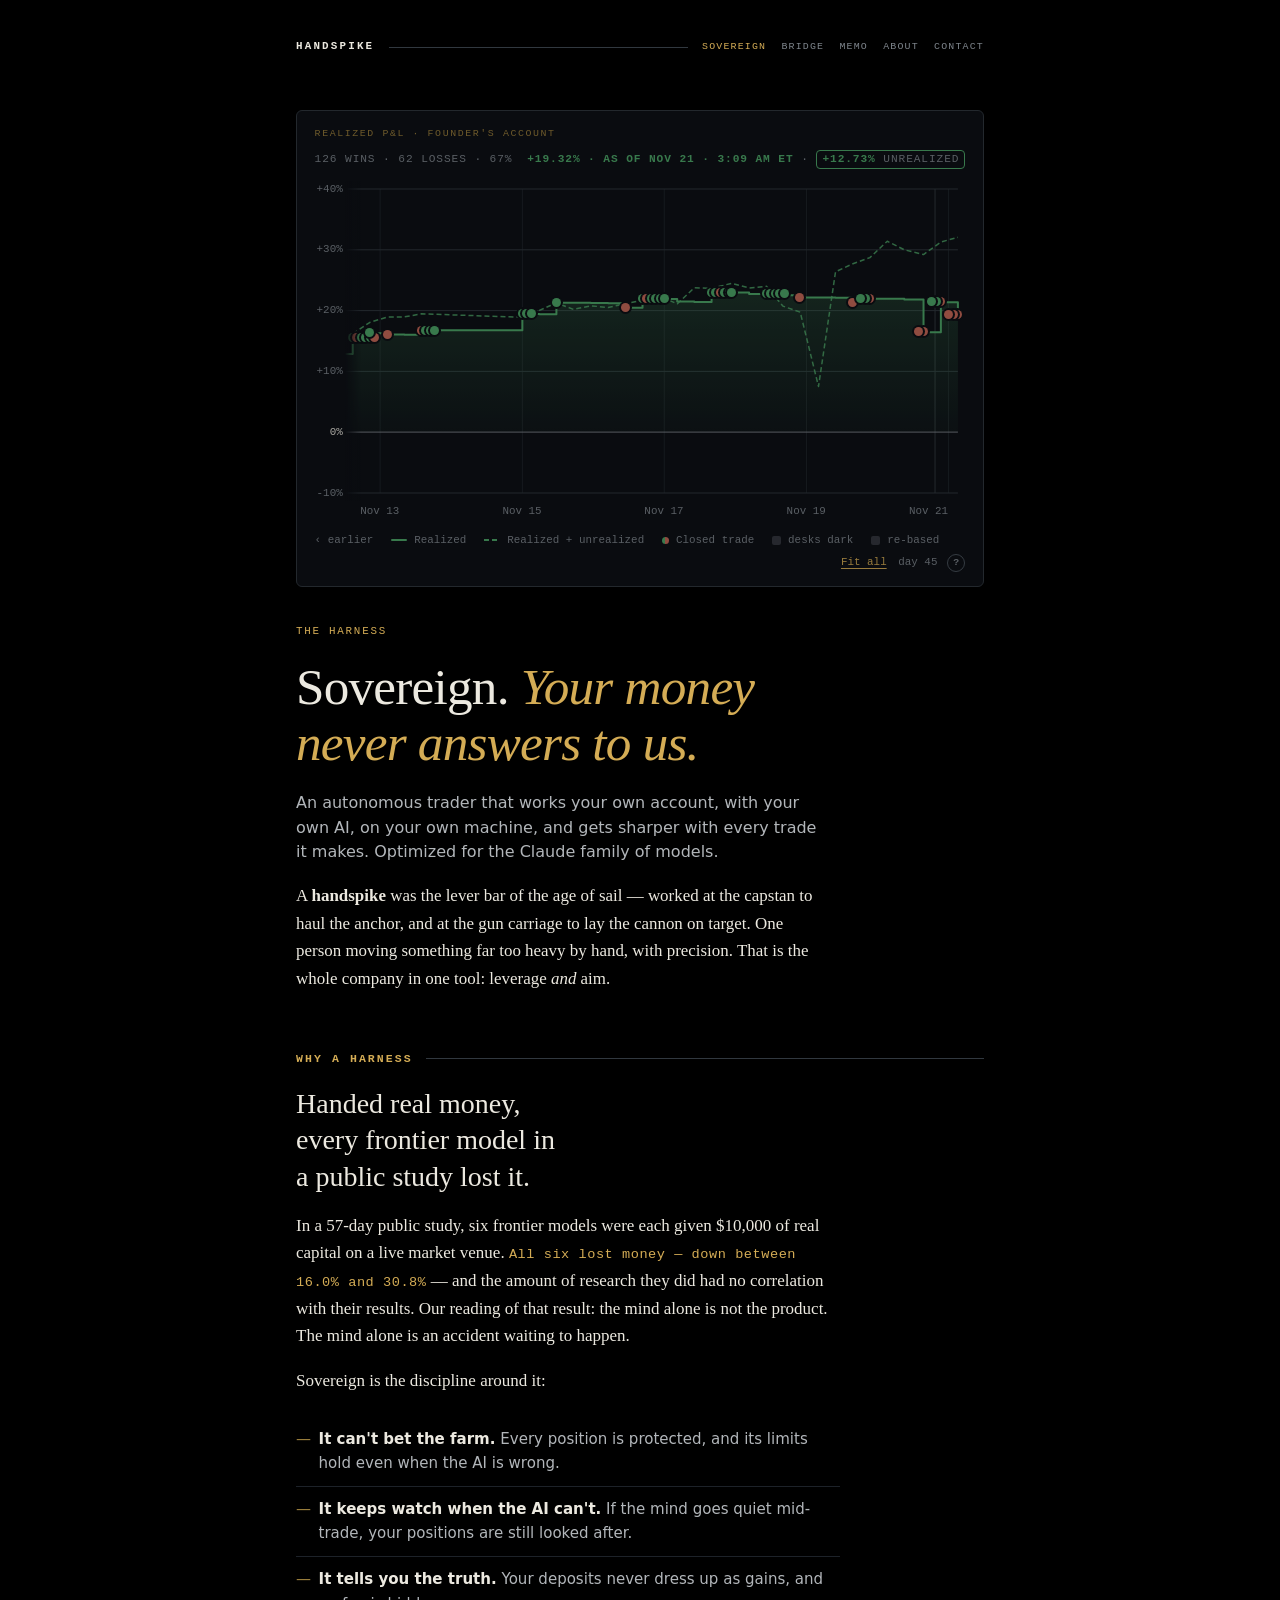
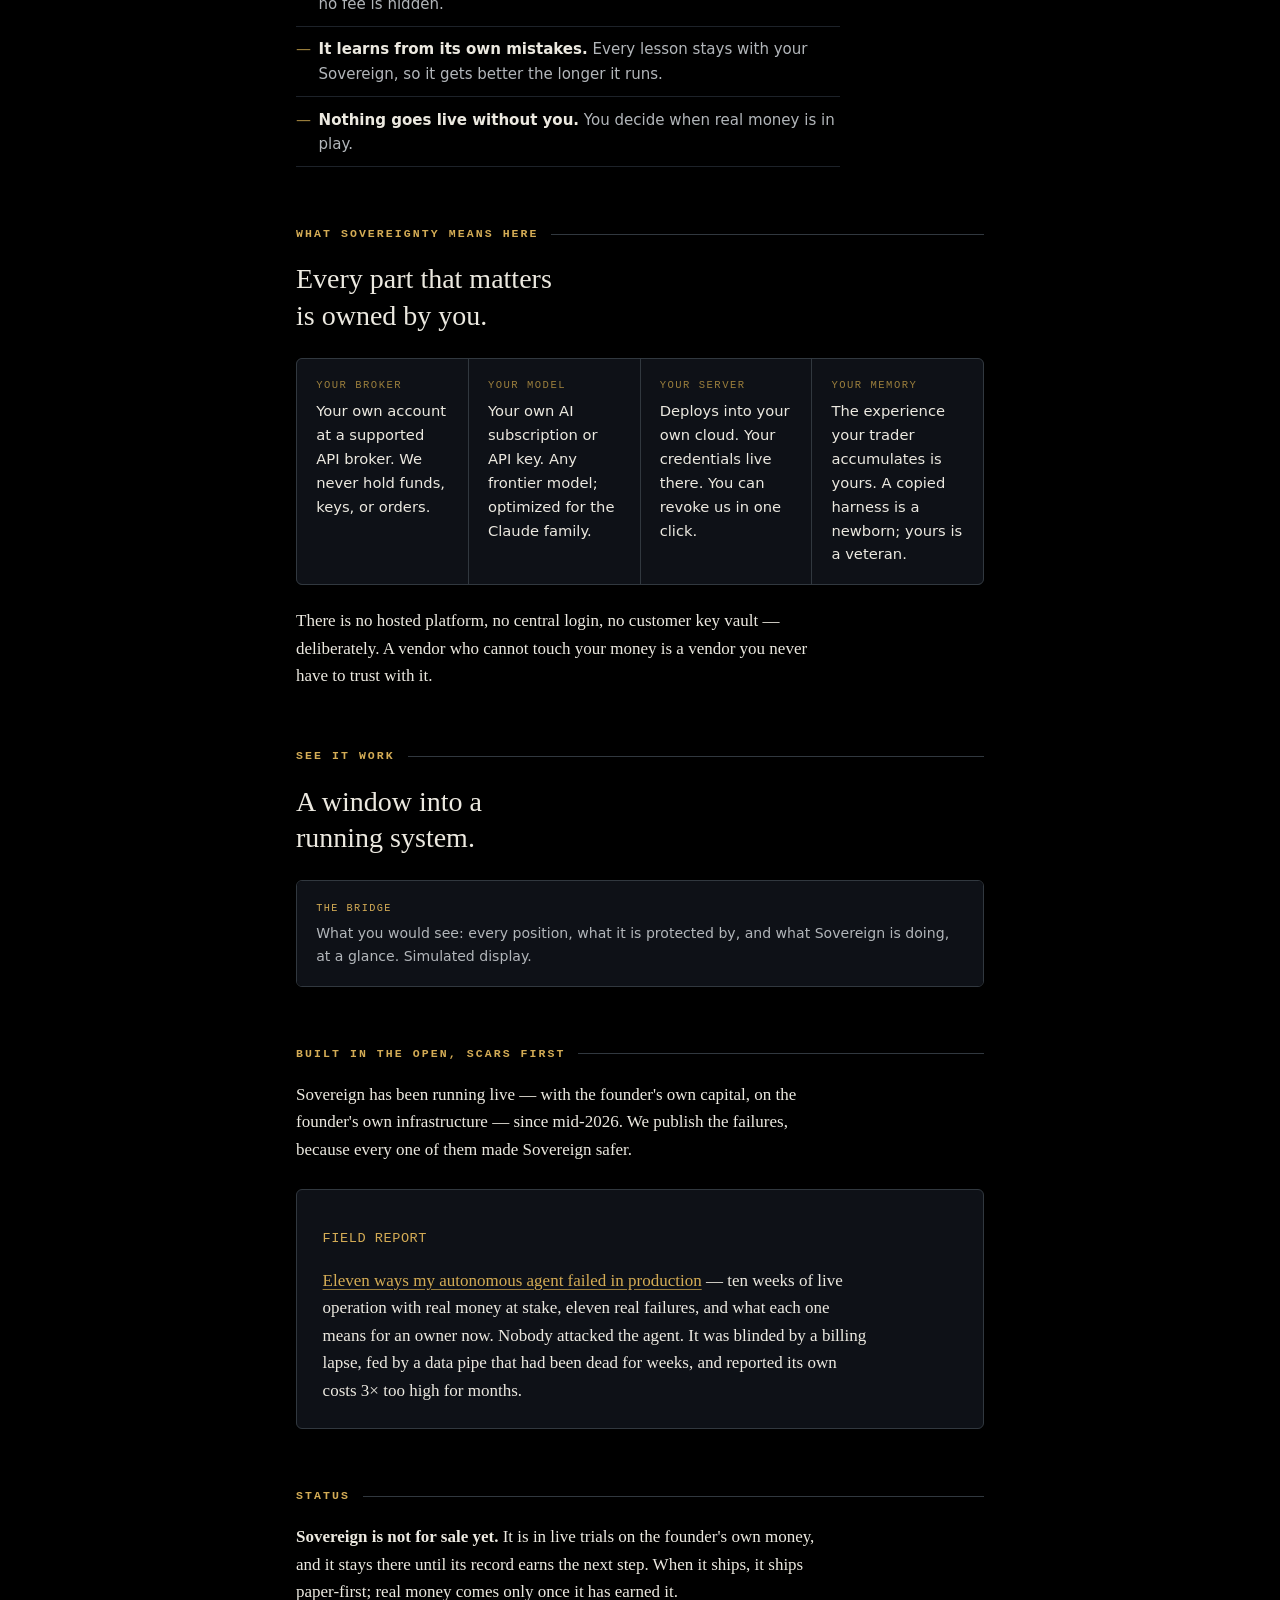
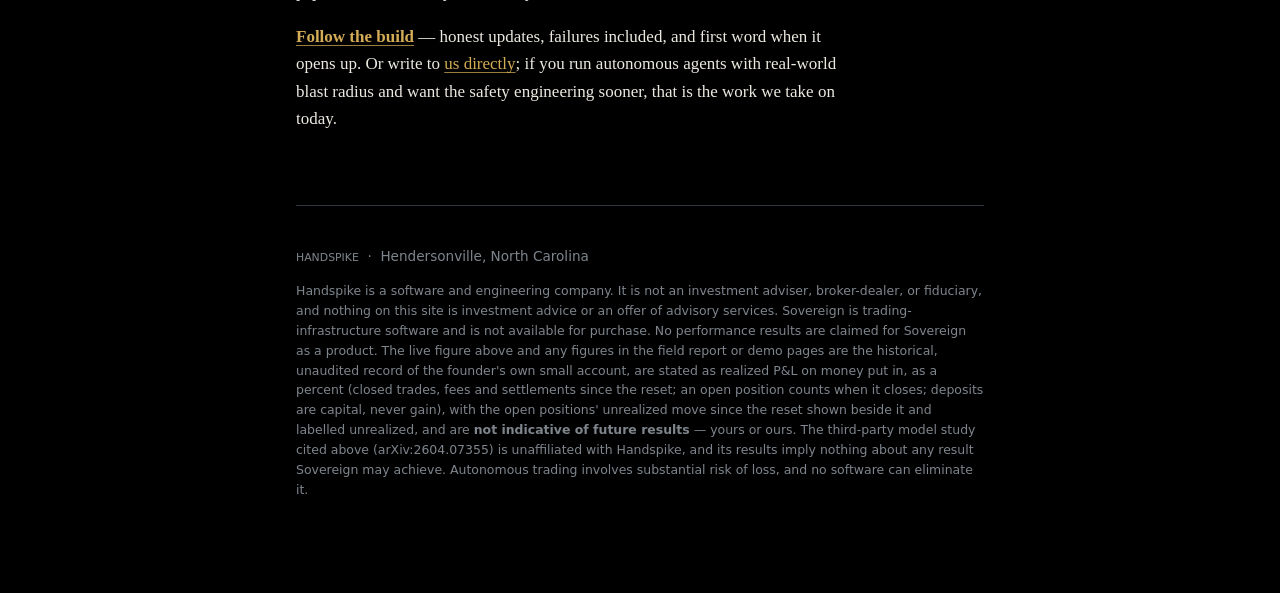
==== commit 86bed86a: "feat(graph): Fit all / Zoom in button on the live graph, as on the Bridge (owner 11/21) Co-Authored-" ====
--- a/index.html
+++ b/index.html
@@ -217,6 +217,23 @@
                  -webkit-tap-highlight-color:transparent; }
   #live .rg-new:focus-visible{ outline:1px solid var(--brass-dim); outline-offset:2px; border-radius:3px; }
   #live .rg.cr .rg-legend .rg-new{ display:inline-flex; }
+  /* "Fit all" / "Zoom in" (the Bridge's .hsv-rg-fit; owner 2026-11-21 "i want the website graph to have the zoom
+     button"): a widened plot only. Pressed, the card is marked .fit: the min width drops, so the whole timeline sits
+     on one page; the overview draws the LINES ONLY (no dots, the Bridge's 11/17 rule) under its own time labels and
+     gridlines (.f), and "‹ earlier" / "newer ›" have nothing to say. */
+  #live .rg-fit{ display:inline-flex; align-items:center; justify-content:center; min-width:40px; min-height:40px;
+                 margin:-12px 0; padding:6px 2px; border:0; background:none; font:inherit; color:var(--brass);
+                 cursor:pointer; white-space:nowrap; text-decoration:underline; text-underline-offset:3px;
+                 text-decoration-thickness:1px; -webkit-tap-highlight-color:transparent; }
+  #live .rg-fit:focus-visible{ outline:1px solid var(--brass-dim); outline-offset:2px; border-radius:3px; }
+  #live .rg.fit .rg-in{ min-width:0 !important; }
+  #live .rg.fit .rg-ys::after{ opacity:0; }
+  #live .rg.fit .rg-sc{ -webkit-mask-image:none; mask-image:none; }
+  #live .rg.fit .rg-legend .ear, #live .rg.fit .rg-legend .rg-new{ display:none; }
+  #live .rg:not(.fit) .rg-xl.f, #live .rg.fit .rg-xl:not(.f){ display:none; }
+  #live .rg:not(.fit) .rg-area .v.f, #live .rg.fit .rg-area .v:not(.f){ display:none; }
+  #live .rg.fit .rg-mk{ display:none; }
+  #live .rg.fit .rg-legend .rg-key.kd{ display:none; }
   #live .rg-key{ display:inline-flex; align-items:center; gap:.45rem; white-space:nowrap; }
   #live .rg-key .sw{ display:inline-block; width:16px; height:2px; border-radius:1px; background:currentColor; }
   #live .rg-key .sw.u{ border-radius:0; background:repeating-linear-gradient(90deg,currentColor 0 5px,transparent 5px 8px); }
@@ -1266,6 +1283,44 @@
   RG.want = null;
   rgPut(sc, true);
 }
+// THE OVERVIEW (the Bridge's _rgFit; owner 2026-11-21 "i want the website graph to have the zoom button"): the
+// "Fit all" / "Zoom in" toggle in a widened plot's legend. His choice is read from storage once, kept in memory after
+// (a browser with storage blocked still toggles), and put on the card after every paint (rgSettle).
+var RG_FIT_KEY = 'hs-rg-fit';
+var RG_FIT_WORDS = [['Fit all', 'Fit all: the whole timeline on one page'],
+  ['Zoom in', 'Zoom in: back to the scrolling view, with each trade marked']];
+var rgFit = null;
+function rgFitOn() {
+  if (rgFit === null) {
+    rgFit = false;
+    try { rgFit = window.localStorage.getItem(RG_FIT_KEY) === '1'; } catch (e) { rgFit = false; }
+  }
+  return rgFit;
+}
+function rgFitApply(root) {
+  var on = rgFitOn();
+  var cards = (root && root.querySelectorAll) ? root.querySelectorAll('.rg') : [];
+  for (var k = 0; k < cards.length; k++) {
+    var card = cards[k], btn = card.querySelector ? card.querySelector('.rg-fit') : null;
+    var fit = on && !!btn;                        // only a card with the button: a plot that fits has nothing to fit
+    if (card.classList) card.classList.toggle('fit', fit);
+    if (!btn) continue;
+    var w = RG_FIT_WORDS[fit ? 1 : 0];
+    btn.textContent = w[0];
+    btn.setAttribute('aria-label', w[1]);
+    btn.setAttribute('aria-pressed', String(fit));
+  }
+}
+function rgOnFit() {
+  // a press: his choice flips, is remembered, lands on the card now, and every scroller is measured again (fitted, it
+  // no longer overflows, so .ov / .cl / .cr clear; zoomed back in, it opens where a fresh paint would)
+  rgFit = !rgFitOn();
+  try { window.localStorage.setItem(RG_FIT_KEY, rgFit ? '1' : '0'); } catch (e) { /* memory only */ }
+  rgFitApply(document);
+  var scs = document.querySelectorAll ? document.querySelectorAll('.rg-sc') : [];
+  for (var k = 0; k < scs.length; k++) rgPut(scs[k], true);
+  rgHide();
+}
 function rgOnScroll(e) {
   // his own scroll is his place (rgNote); the edge cues follow the scroll; and the plot slid under a resting mouse (a
   // wheel or the scrollbar): the readout follows the row now under it
@@ -1285,7 +1340,10 @@
   var sc = (box && box.querySelector) ? box.querySelector('.rg-sc') : null;
   if (!sc || !sc.classList || !isNum(sc.scrollWidth) || !isNum(sc.clientWidth)) return;
   rgWatch(sc);
+  try { rgFitApply(box); } catch (e) { /* the scrolling view stands */ }   // his choice, BEFORE the scroller is placed
   rgPut(sc, true);
+  var fb = box.querySelector('.rg-fit');
+  if (fb && typeof fb.addEventListener === 'function') fb.addEventListener('click', rgOnFit);
   // the legend's "newer ›" (emitted only with a widened plot) listens on ITSELF, the page's one click handler: the
   // dots and the "?" have none and the document-delegated listeners stay the pointer's five
   var btn = box.querySelector('.rg-new');
@@ -1453,30 +1511,37 @@
   // drawn a second time with it, that twin marked "ph" (phone only). A widened plot gets ticks for ITS width (about
   // one per RG_XL_WIDE_PX), its end labels aligned inward only within RG_XL_EDGE_PX of an edge, laid out for the phone
   // at that width (xlNarrow's wide rule), so a scrolled view is never left without a time label or a gridline.
-  var vlinesD = '', xlHtml = '';
+  // A widened plot carries a SECOND set, marked f: the overview's ticks and labels ("Fit all"), laid out for the
+  // card's own width exactly as a plot that fits is; hidden until the card is marked .fit, when the wide set hides.
+  var vlinesD = '', xlHtml = '', vlinesF = '';
   if (timeMode) {
-    var labs = [];
-    var maxN = minW ? Math.max(6, Math.floor(wideArea / RG_XL_WIDE_PX)) : 6;
-    var edge = minW ? Math.min(60, RG_XL_EDGE_PX * 1000 / wideArea) : 60;
-    axisTicks(tms[0], tms[n - 1], maxN).forEach(function (tk) {
-      var gx = (tk[0] - tms[0]) / spanMs * 1000;
-      if (gx < -0.5 || gx > 1000.5) return;
-      if (gx > 0.5 && gx < 999.5) vlinesD += 'M' + f1(gx) + ' 0V1000';
-      labs.push([gx, tk[1], gx < edge ? 'l0' : gx > 1000 - edge ? 'l1' : '']);
-    });
-    var nar = minW ? xlNarrow(labs, wideArea, true)
-      : xlNarrow(labs, RG_XL_NARROW_CARD_PX - RG_XL_FRAME_PX - (RG_XL_CH_PX * yLen + 2));
-    var spans = '';
-    labs.forEach(function (lb, j) {
-      var cls = (lb[2] + (nar.hide[j] ? ' alt' : '')).trim(), left = (lb[0] / 10).toFixed(2) + '%';
-      spans += '<span' + (cls ? " class='" + cls + "'" : '') + " style='left:" + left + "'>" + escAttr(lb[1]) +
-        '</span>';
-      if (nar.twin && nar.twin[0] === j) {
-        spans += "<span class='" + (lb[2] + ' ph').trim() + "' style='left:" + left + "'>" + escAttr(nar.twin[1]) +
+    var xlSet = function (wide, cls2) {
+      var labs = [], vl = '';
+      var maxN = wide ? Math.max(6, Math.floor(wideArea / RG_XL_WIDE_PX)) : 6;
+      var edge = wide ? Math.min(60, RG_XL_EDGE_PX * 1000 / wideArea) : 60;
+      axisTicks(tms[0], tms[n - 1], maxN).forEach(function (tk) {
+        var gx = (tk[0] - tms[0]) / spanMs * 1000;
+        if (gx < -0.5 || gx > 1000.5) return;
+        if (gx > 0.5 && gx < 999.5) vl += 'M' + f1(gx) + ' 0V1000';
+        labs.push([gx, tk[1], gx < edge ? 'l0' : gx > 1000 - edge ? 'l1' : '']);
+      });
+      var nar = wide ? xlNarrow(labs, wideArea, true)
+        : xlNarrow(labs, RG_XL_NARROW_CARD_PX - RG_XL_FRAME_PX - (RG_XL_CH_PX * yLen + 2));
+      var spans = '';
+      labs.forEach(function (lb, j) {
+        var cls = (lb[2] + (nar.hide[j] ? ' alt' : '')).trim(), left = (lb[0] / 10).toFixed(2) + '%';
+        spans += '<span' + (cls ? " class='" + cls + "'" : '') + " style='left:" + left + "'>" + escAttr(lb[1]) +
           '</span>';
-      }
-    });
-    if (spans) xlHtml = "<div class='rg-xl' aria-hidden='true'>" + spans + '</div>';
+        if (nar.twin && nar.twin[0] === j) {
+          spans += "<span class='" + (lb[2] + ' ph').trim() + "' style='left:" + left + "'>" + escAttr(nar.twin[1]) +
+            '</span>';
+        }
+      });
+    return [vl, spans ? "<div class='rg-xl" + cls2 + "' aria-hidden='true'>" + spans + '</div>' : ''];
+    };
+    var setA = xlSet(!!minW, '');
+    vlinesD = setA[0]; xlHtml = setA[1];
+    if (minW) { var setF = xlSet(false, ' f'); vlinesF = setF[0]; xlHtml += setF[1]; }
   }
 
   // Between two rows the dashed line is a straight segment: the headline moves with prices, and its path between
@@ -1526,6 +1591,7 @@
     stops + '</linearGradient></defs>' + evSvg +
     (gridD ? "<path class='g' d='" + gridD + "' vector-effect='non-scaling-stroke'/>" : '') +
     (vlinesD ? "<path class='v' d='" + vlinesD + "' vector-effect='non-scaling-stroke'/>" : '') +
+    (vlinesF ? "<path class='v f' d='" + vlinesF + "' vector-effect='non-scaling-stroke'/>" : '') +
     "<path class='a' d='" + areaD + "' fill='url(#" + fid + ")'/>" +
     "<line class='z' x1='0' y1='" + f1(yz) + "' x2='1000' y2='" + f1(yz) + "' vector-effect='non-scaling-stroke'/>" +
     dashed +
@@ -1549,12 +1615,14 @@
   var keys = (minW ? "<span class='ear'>&#8249; earlier</span>" : '') +
     "<span class='rg-key'><i class='sw c" + lc + "'></i>Realized</span>";
   if (uRuns.length) keys += "<span class='rg-key'><i class='sw u c" + ucl + "'></i>Realized + unrealized</span>";
-  if (mkHtml) keys += "<span class='rg-key'><i class='dt" + (mkSigned ? '' : ' u') + "'></i>Closed trade</span>";
+  if (mkHtml) keys += "<span class='rg-key kd'><i class='dt" + (mkSigned ? '' : ' u') + "'></i>Closed trade</span>";
   evKeys.forEach(function (k) { keys += "<span class='rg-key'><i class='ev'></i>" + escAttr(k) + '</span>'; });
   var meta = (day || lineAge) ? "<span class='meta'>" + escAttr(day) + (lineAge ? "<span class='st'>" +
     (day ? ' · ' : '') + 'line as of ' + escAttr(lineAge) + '</span>' : '') + '</span>' : '';
   var newer = minW ? "<button type='button' class='rg-new' aria-label='Show the newest rows'>newer &#8250;</button>" : '';
-  var legend = "<div class='rg-legend'>" + keys + "<span class='end'>" + newer + meta +
+  var fitBtn = minW ? "<button type='button' class='rg-fit' aria-pressed='false' aria-label='" + RG_FIT_WORDS[0][1] +
+    "'>" + RG_FIT_WORDS[0][0] + '</button>' : '';
+  var legend = "<div class='rg-legend'>" + keys + "<span class='end'>" + newer + fitBtn + meta +
     "<span class='rg-q' title='" +
     escAttr(noDollar(provenance(h, n) + dashedLineNote(h) + marksNote(h))) + "'>?</span></span></div>";
 
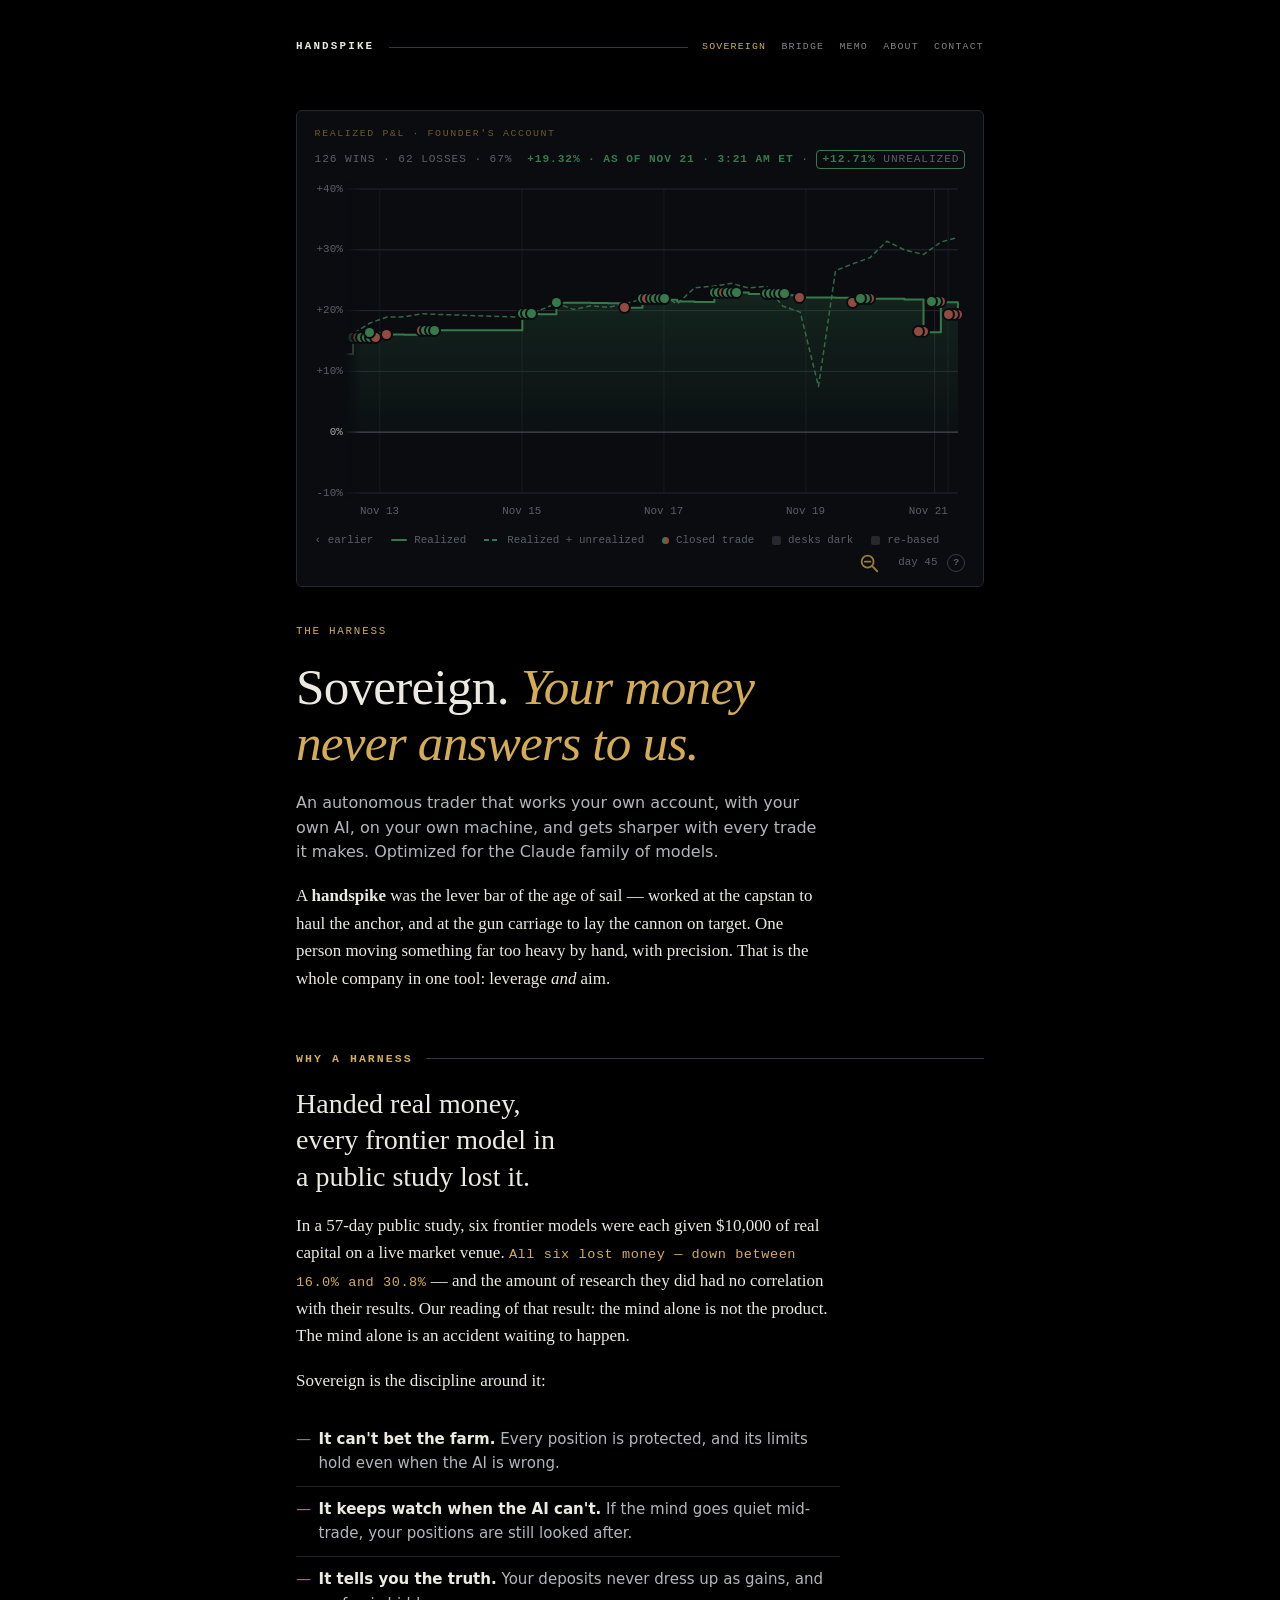
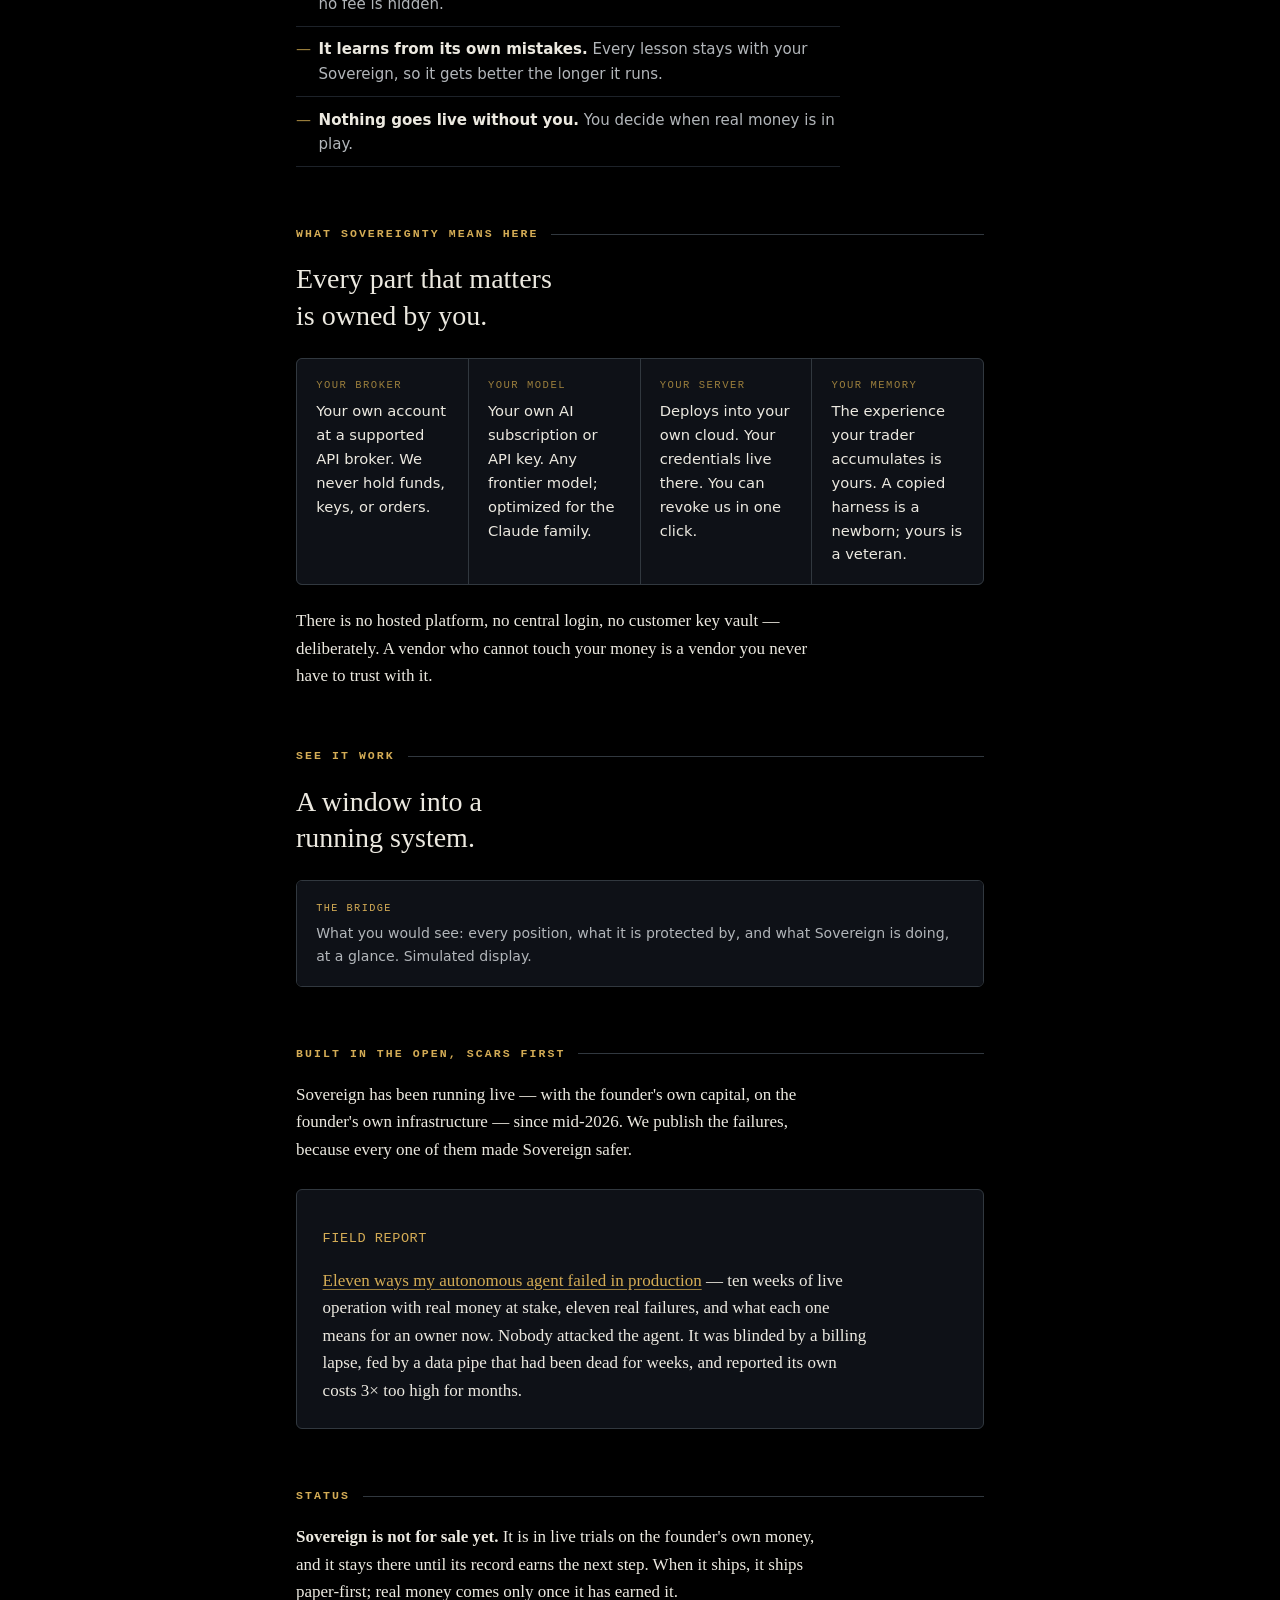
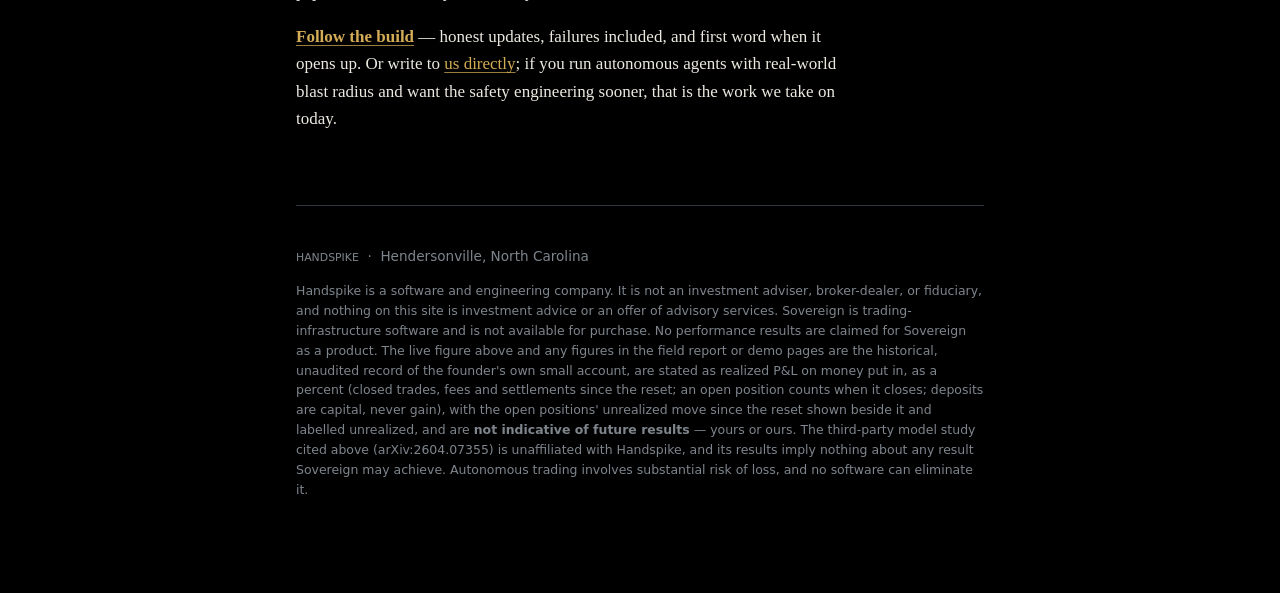
==== commit d24b2ad3: "feat(graph): the zoom button is a magnifying glass, minus and plus (owner 11/21) Co-Authored-By: Cla" ====
--- a/index.html
+++ b/index.html
@@ -226,6 +226,9 @@
                  cursor:pointer; white-space:nowrap; text-decoration:underline; text-underline-offset:3px;
                  text-decoration-thickness:1px; -webkit-tap-highlight-color:transparent; }
   #live .rg-fit:focus-visible{ outline:1px solid var(--brass-dim); outline-offset:2px; border-radius:3px; }
+  /* MAGNIFYING GLASSES (owner 2026-11-21): a magnifier with a minus (zoom out to the whole timeline), with a plus once
+     pressed (zoom back in). The words stay in the button for screen readers, drawn at size 0. */
+  #live .rg-fit{font-size:0!important;text-decoration:none!important}#live .rg-fit::before{content:'';display:block;width:22px;height:22px;background:currentColor;-webkit-mask:url("data:image/svg+xml,%3Csvg xmlns='http://www.w3.org/2000/svg' viewBox='0 0 24 24' fill='none' stroke='%23000' stroke-width='2' stroke-linecap='round'%3E%3Ccircle cx='10.5' cy='10.5' r='6.5'/%3E%3Cpath d='M15.5 15.5L21 21M7.5 10.5h6'/%3E%3C/svg%3E") center/contain no-repeat;mask:url("data:image/svg+xml,%3Csvg xmlns='http://www.w3.org/2000/svg' viewBox='0 0 24 24' fill='none' stroke='%23000' stroke-width='2' stroke-linecap='round'%3E%3Ccircle cx='10.5' cy='10.5' r='6.5'/%3E%3Cpath d='M15.5 15.5L21 21M7.5 10.5h6'/%3E%3C/svg%3E") center/contain no-repeat}#live .rg-fit[aria-pressed='true']::before{-webkit-mask-image:url("data:image/svg+xml,%3Csvg xmlns='http://www.w3.org/2000/svg' viewBox='0 0 24 24' fill='none' stroke='%23000' stroke-width='2' stroke-linecap='round'%3E%3Ccircle cx='10.5' cy='10.5' r='6.5'/%3E%3Cpath d='M15.5 15.5L21 21M7.5 10.5h6M10.5 7.5v6'/%3E%3C/svg%3E");mask-image:url("data:image/svg+xml,%3Csvg xmlns='http://www.w3.org/2000/svg' viewBox='0 0 24 24' fill='none' stroke='%23000' stroke-width='2' stroke-linecap='round'%3E%3Ccircle cx='10.5' cy='10.5' r='6.5'/%3E%3Cpath d='M15.5 15.5L21 21M7.5 10.5h6M10.5 7.5v6'/%3E%3C/svg%3E")}
   #live .rg.fit .rg-in{ min-width:0 !important; }
   #live .rg.fit .rg-ys::after{ opacity:0; }
   #live .rg.fit .rg-sc{ -webkit-mask-image:none; mask-image:none; }
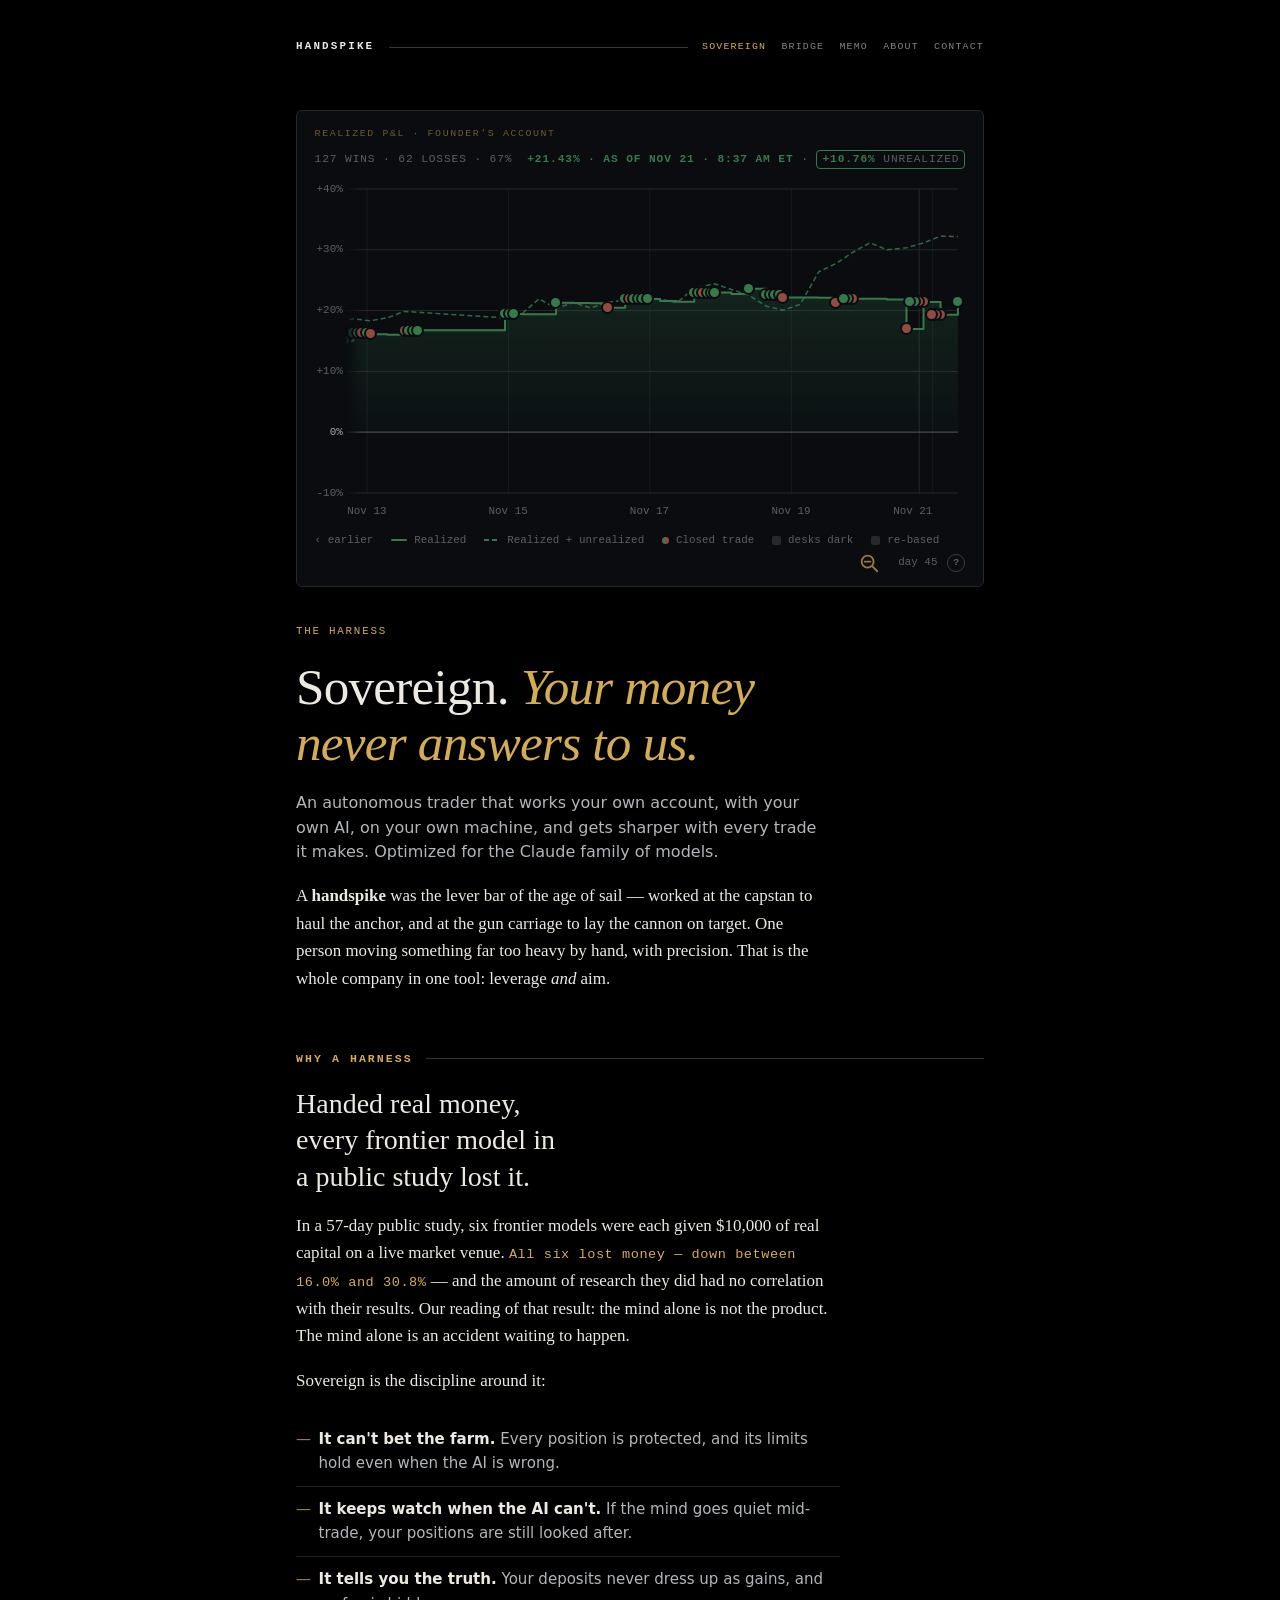
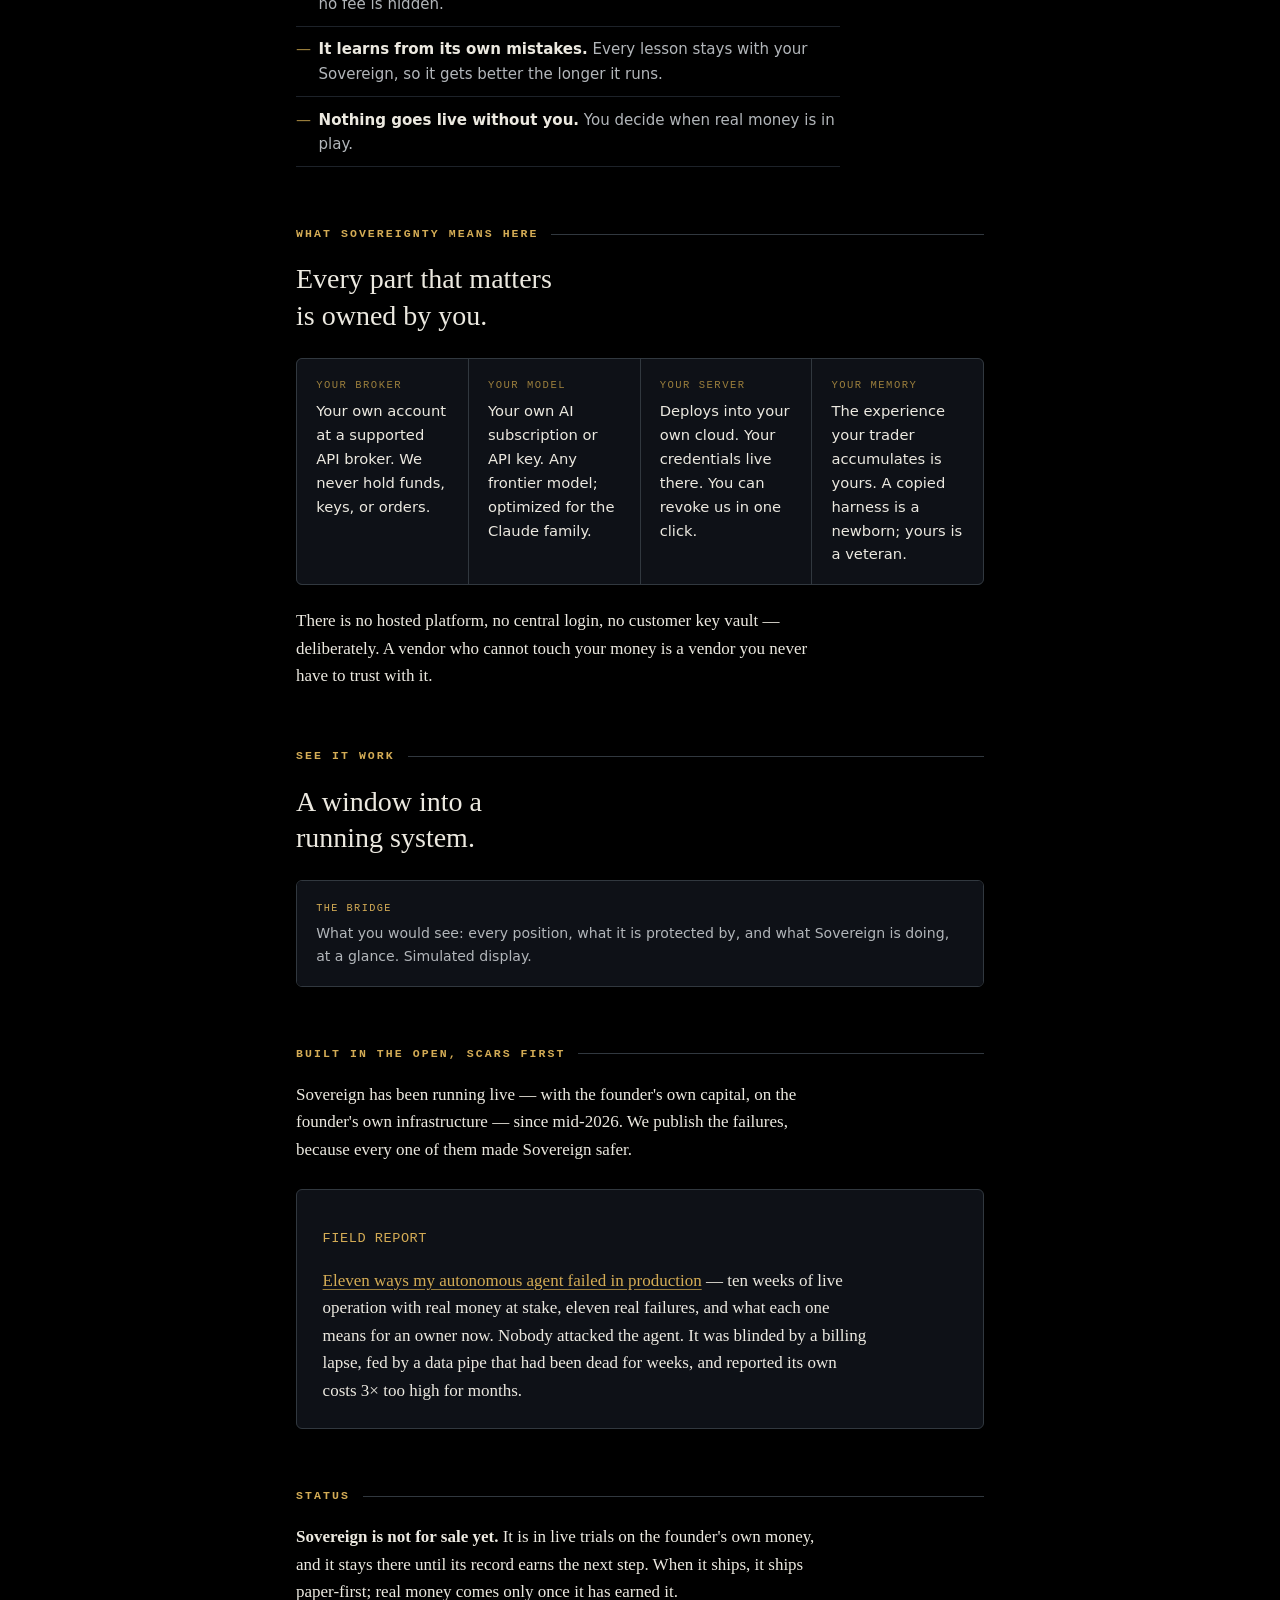
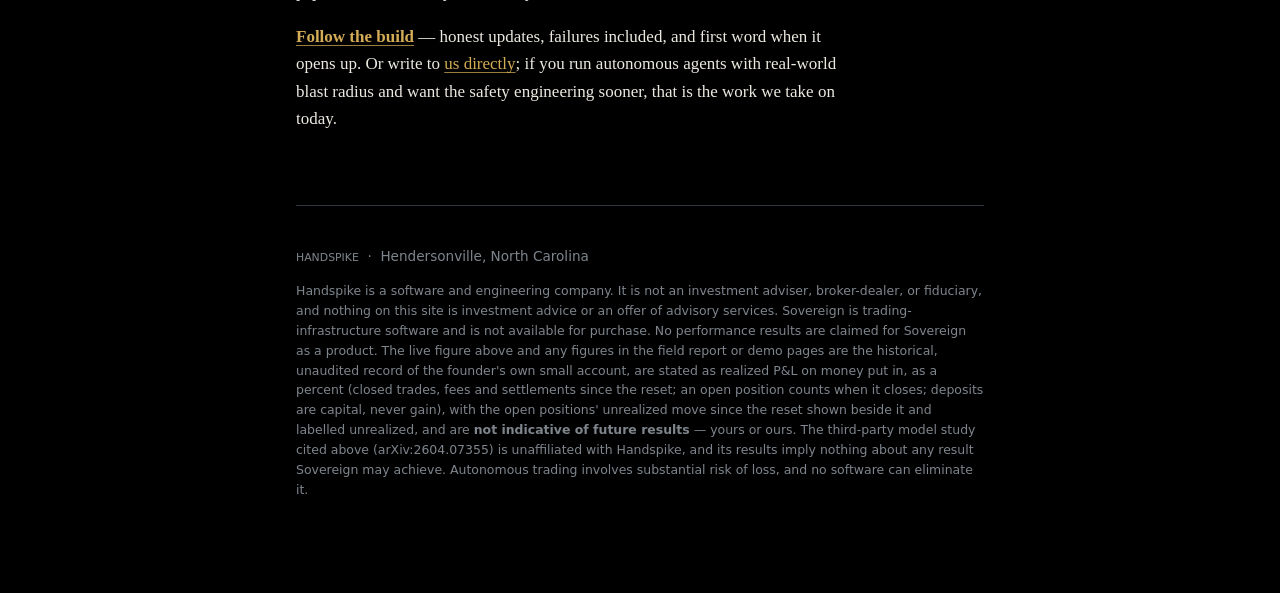
==== commit 4a80283d: "feat(graph): buy triangles on the live graph: buys and Yes blue, shorts and No yellow, legend keys (" ====
--- a/index.html
+++ b/index.html
@@ -87,6 +87,7 @@
   #live{ display:none; margin:0 0 2.2rem; border:1px solid var(--rule); border-radius:6px;
          background:var(--panel); padding:.9rem 1.1rem;
          --win:#4fa96a; --loss:#c96a5a; --border-strong:#4b545d; --warn:#e3b341;
+         --mk-buy:#4d9fff; --mk-short:#ffd60a;
          --mono:ui-monospace,Consolas,"Cascadia Mono",monospace; }
   #live.on{ display:block; }
   #live .k{ display:block; margin:0 0 .5rem; font-family:ui-monospace,Consolas,"Cascadia Mono",monospace;
@@ -179,6 +180,19 @@
                 background:var(--ink-3); box-shadow:0 0 0 2px var(--panel); pointer-events:none; }
   #live .rg-mk.w{ background:var(--win); } #live .rg-mk.l{ background:var(--loss); }
   #live .rg-mk.u{ background:var(--panel); box-shadow:inset 0 0 0 1.5px var(--ink-3), 0 0 0 2px var(--panel); }
+  /* A BUY (owner Sat 2026-11-21: "on the graph buys and yes's are blue and shorts and no's are yellow. fix the legend
+     and the graph on the web and the app plz"; the Bridge's .hsv-rg-tr): a 9 x 8 px triangle on the dashed line, blue
+     pointing up a buy or a YES bought (.b, --mk-buy), yellow pointing down a short or a NO bought (.s, --mk-short), in
+     the Bridge's own colours, haloed in the card's ground like the dots and centred on its centroid. A mark and nothing
+     more: no pointer, no focus, no title (the feed carries its time and colour only). */
+  #live .rg-tr{ position:absolute; z-index:2; width:9px; height:9px; margin:-4.5px 0 0 -4.5px; display:grid;
+                place-items:center; pointer-events:none; }
+  #live .rg-tr::before{ content:''; width:1px; height:0; border-left:4px solid transparent;
+                        border-right:4px solid transparent; filter:drop-shadow(1.5px 0 0 var(--panel))
+                        drop-shadow(-1.5px 0 0 var(--panel)) drop-shadow(0 1.5px 0 var(--panel))
+                        drop-shadow(0 -1.5px 0 var(--panel)); }
+  #live .rg-tr.b::before{ border-bottom:8px solid var(--mk-buy); translate:0 -1.33px; }
+  #live .rg-tr.s::before{ border-top:8px solid var(--mk-short); translate:0 1.33px; }
   /* AN EVENT BAND (owner 10/20 "put a mark on the graph noting the outage"; the Bridge's .hsv-rg-area .ev): a
      translucent band in the dim ink across the plot (a fill-only closed path, never a rect: the stretched SVG's
      element rule), under everything drawn, never the win/loss colours (it is not a result). It is keyed on the legend
@@ -236,6 +250,7 @@
   #live .rg:not(.fit) .rg-xl.f, #live .rg.fit .rg-xl:not(.f){ display:none; }
   #live .rg:not(.fit) .rg-area .v.f, #live .rg.fit .rg-area .v:not(.f){ display:none; }
   #live .rg.fit .rg-mk{ display:none; }
+  #live .rg.fit .rg-tr{ display:none; }
   #live .rg.fit .rg-legend .rg-key.kd{ display:none; }
   #live .rg-key{ display:inline-flex; align-items:center; gap:.45rem; white-space:nowrap; }
   #live .rg-key .sw{ display:inline-block; width:16px; height:2px; border-radius:1px; background:currentColor; }
@@ -245,6 +260,13 @@
                      background:linear-gradient(90deg,var(--win) 50%,var(--loss) 50%); }
   /* a feed whose marks carry no sign (one published before r) draws only rings, so its key is a ring too */
   #live .rg-key .dt.u{ background:transparent; box-shadow:inset 0 0 0 1.5px var(--ink-3); }
+  /* a buy's key (2026-11-21): 8 px wide and 7 px tall like the 7 px dot, the Bridge's i.tr */
+  #live .rg-key .tr{ display:inline-block; flex:none; width:0; height:0; border-left:4px solid transparent;
+                     border-right:4px solid transparent; }
+  #live .rg-key .tr.b{ border-bottom:7px solid var(--mk-buy); }
+  #live .rg-key .tr.s{ border-top:7px solid var(--mk-short); }
+  /* "Buys not shown" (the Bridge's i.tr.nb): a dim, faded triangle, never the warning amber */
+  #live .rg-key .tr.nb{ border-bottom:7px solid var(--ink-3); opacity:.55; }
   #live .rg-legend .end{ margin-left:auto; display:inline-flex; flex-wrap:wrap; justify-content:flex-end;
                          align-items:center; gap:.3rem .6rem; }
   #live .rg-legend .meta{ font-variant-numeric:tabular-nums; }
@@ -637,6 +659,12 @@
   return MARKS_NOTE + (f > 0 ? ' ' + f + ' event forecast' + (f === 1 ? '' : 's') + ' settled without a ' +
     'position ' + (f === 1 ? 'is' : 'are') + ' not marked.' : '');
 }
+// The buys' sentence (2026-11-21), on the "?" only when a triangle is drawn: the Bridge's _ENTRY_MARKS_NOTE in short,
+// with no venue named (this page names none).
+var BUYS_NOTE = ' Triangles are buys since the reset, on the dashed line where it first counts them: blue pointing ' +
+  'up a buy or a YES bought, yellow pointing down a short or a NO bought.';
+// ...and when the Bridge withheld them (history.json buys_withheld, 2026-11-21): said, never an empty layer
+var BUYS_OFF_NOTE = ' Buys are not marked right now: the Bridge is withholding them until its read is whole.';
 
 // ================================================================================================================
 // THE ERA CURVE, drawn from /history.json — the SAME recorded series the Bridge plots, so the public shape and the
@@ -952,13 +980,20 @@
 // counts, not only x neighbours, scanned only as far as a pair could still need more; two points at one x never part
 // at any width and are skipped. Capped at RG_MK_MAX_PLOT_PX; null at or under RG_MK_SCROLL_FLOOR_PX (it could not
 // scroll any card) or without two dotted points. Never throws.
-function rgMinWidth(dotted, yw) {
+// THE BUY TRIANGLES KEEP THEIR ROOM TOO (2026-11-21, the Bridge's _graph_min_width `tri`): tri is [[x, y, right reach
+// px, left reach px]] per point that carries triangles, each a glyph like a dot, held apart from every other group by
+// the same 14 px in 2D; no tri (or an empty one) leaves the width exactly what the dots alone set.
+function rgMinWidth(dotted, yw, tri) {
   try {
     var ph = RG_MARK_PHONE_PLOT_PX / 1000, gapPx = RG_MARK_GAP_PX, groups = [];
     dotted.slice().sort(function (p, q) { return p[0] - q[0]; }).forEach(function (g) {
       var reach = RG_MARK_STACK_PX * (g[2] - 1), y0 = g[1] * ph;
       groups.push([g[0], y0, y0, g[3] > 0 ? reach : 0, g[3] < 0 ? reach : 0]);
     });
+    if (tri && tri.length) {
+      tri.forEach(function (g) { var y0 = g[1] * ph; groups.push([g[0], y0, y0, g[2], g[3]]); });
+      groups.sort(function (p, q) { return p[0] - q[0]; });
+    }
     var floorArea = RG_MK_SCROLL_FLOOR_PX - yw - RG_PLOT_SIDE_PX, capArea = RG_MK_MAX_PLOT_PX - yw - RG_PLOT_SIDE_PX;
     var maxLeft = 0;
     groups.forEach(function (g) { maxLeft = Math.max(maxLeft, g[4]); });
@@ -1488,24 +1523,103 @@
     }
     (groups[idx] = groups[idx] || []).push(m.r === 'w' || m.r === 'l' || m.r === 'e' ? m.r : 'u');
   });
-  var mkHtml = '', mkSigned = false, dotted = [];
+  var mkHtml = '', mkSigned = false, dotted = [], dotAt = {};
   Object.keys(groups).map(Number).sort(function (a, b) { return a - b; }).forEach(function (idx) {
     var rs = groups[idx], x = xs[idx], yc = ys[idx], cnt = rs.length;
     var run = RG_MARK_STACK_PX * (cnt - 1), fan = (x > 960 && run > RG_PLOT_RIGHT_PX - RG_MARK_STACK_PX) ? -1 : 1;
     dotted.push([x, yc, cnt, fan]);
+    dotAt[idx] = { n: cnt, html: '' };
     rs.forEach(function (r, j) {
       var left = (x / 10).toFixed(2) + '%', top = (yc / 10).toFixed(2) + '%';
       if (cnt > 1) left = calcPx(x / 10, fan * RG_MARK_STACK_PX * j);
-      mkHtml += "<span class='rg-mk " + r + "' style='left:" + left + ';top:' + top + "'></span>";
+      var s = "<span class='rg-mk " + r + "' style='left:" + left + ';top:' + top + "'></span>";
+      mkHtml += s;
+      dotAt[idx].html += s;
       if (r !== 'u') mkSigned = true;
     });
   });
+
+  // THE BUYS (owner Sat 2026-11-21, verbatim: "on the graph buys and yes's are blue and shorts and no's are yellow. fix
+  // the legend and the graph on the web and the app plz"; the Bridge's home._entry_marks_html, in the site's own look):
+  // one triangle per entry of history.json's `buys` (its placed time t and its colour c, nothing else), on the DASHED
+  // line at the first drawn point at or after t (a buy after the last point sits on the last one, one before the first
+  // is not drawn: the dots' rule); across a gap in the dashed line, at its next drawn point; with no dashed point at or
+  // after it, on the SOLID line at its own point (the Bridge's gap rule, so the two draw the same buys). Blue pointing
+  // up for c "b" (a buy, a YES bought), yellow pointing down for c "s" (a short, a NO bought). THE CASCADE is the
+  // dots': two or more at one point sit half a glyph apart along the level, in time order, the later over the
+  // earlier; at a point that also carries dots, triangles nearer the dots' level than a glyph (9 px at the phone plot)
+  // CONTINUE the dots' run, else (the run would leave the plot) leftwards one full glyph clear of the first dot. A
+  // triangles' run turns left at the right edge (the dots' rule) and ALSO wherever, in the right half, it would pass
+  // the right inset on the NARROWEST card (rgTriFan, 2026-11-21: the Kalshi desk buys many in one hour, and a run
+  // past the inset is clipped by .rg-in; the Bridge's _entry_fan). A mark and nothing more: no title, no pointer, no
+  // click-through. A feed without `buys` (an older file) draws exactly what it drew before.
+  var rgFan = function (x, cnt) {
+    return (x > 960 && RG_MARK_STACK_PX * (cnt - 1) > RG_PLOT_RIGHT_PX - RG_MARK_STACK_PX) ? -1 : 1;
+  };
+  var rgTriArea = RG_MK_SCROLL_FLOOR_PX - Math.round(RG_XL_CH_PX * yLen + 2) - RG_PLOT_SIDE_PX;
+  var rgTriFan = function (x, cnt) {
+    var run = RG_MARK_STACK_PX * (cnt - 1);
+    if (rgFan(x, cnt) < 0) return -1;
+    return (x >= 500 && rgTriArea > 0 &&
+            run > (1000 - x) / 1000 * rgTriArea + RG_PLOT_RIGHT_PX - RG_MARK_STACK_PX) ? -1 : 1;
+  };
+  var bGroups = {}, onDash = {};
+  uRuns.forEach(function (run) { run.forEach(function (j) { onDash[j] = true; }); });   // a run of one draws nothing
+  (Array.isArray(h.buys) ? h.buys : []).forEach(function (b) {
+    if (!b || typeof b.t !== 'string' || (b.c !== 'b' && b.c !== 's')) return;
+    var bt = utcMs(b.t);
+    if (isNaN(bt) || (!isNaN(tms[0]) && bt < tms[0])) return;
+    var idx = -1, k;
+    for (k = 0; k < n; k++) { if (!isNaN(tms[k]) && tms[k] >= bt) { idx = k; break; } }
+    if (idx < 0) {
+      if (isNaN(tms[n - 1]) || bt <= tms[n - 1]) return;
+      idx = n - 1;
+    }
+    for (k = idx; k < n && !onDash[k]; k++) { /* the gap rule: the dashed line's next drawn point */ }
+    if (k >= n) k = idx;                              // none after it: on the solid line at its own point
+    (bGroups[k] = bGroups[k] || []).push(b.c);
+  });
+  var trAt = {}, trHtml = '', trKinds = {}, triGroups = [], RG_ENTRY_SHARE_PX = 9;
+  Object.keys(bGroups).map(Number).sort(function (a, b) { return a - b; }).forEach(function (idx) {
+    var ds = bGroups[idx], x = xs[idx], cnt = ds.length, offs = [], k;
+    var y = (onDash[idx] && yus[idx] !== null) ? yus[idx] : ys[idx];
+    var nd = dotAt[idx] ? dotAt[idx].n : 0;
+    var shared = nd > 0 && Math.abs(y - ys[idx]) * (RG_MARK_PHONE_PLOT_PX / 1000) < RG_ENTRY_SHARE_PX;
+    if (shared) {
+      var fanD = rgFan(x, nd), fanAll = rgTriFan(x, nd + cnt);
+      for (k = 0; k < cnt; k++) {
+        offs.push(fanD < 0 || fanAll > 0 ? fanD * RG_MARK_STACK_PX * (nd + k) : -RG_MARK_STACK_PX * (k + 2));
+      }
+    } else {
+      var fan = rgTriFan(x, cnt);
+      for (k = 0; k < cnt; k++) offs.push(fan * RG_MARK_STACK_PX * k);
+    }
+    var right = 0, leftR = 0;
+    offs.forEach(function (o) { if (o > 0) right = Math.max(right, o); if (o < 0) leftR = Math.max(leftR, -o); });
+    triGroups.push([x, y, right, leftR]);
+    trAt[idx] = '';
+    ds.forEach(function (d, j) {
+      var left = (cnt === 1 && !shared) ? (x / 10).toFixed(2) + '%' : calcPx(x / 10, offs[j]);
+      var s = "<span class='rg-tr " + d + "' style='left:" + left + ';top:' + (y / 10).toFixed(2) + "%'></span>";
+      trAt[idx] += s;
+      trHtml += s;
+      trKinds[d] = true;
+    });
+  });
+  // ONE TIME ORDER (the Bridge's _marks_in_point_order): point by point, each point's dots then its triangles, so a
+  // later point's mark paints over an earlier one's. The dots' markup alone, exactly, when no triangle is drawn.
+  var hasDots = !!mkHtml;
+  if (trHtml) {
+    var allAt = Object.keys(dotAt).concat(Object.keys(trAt)).map(Number)
+      .filter(function (v, j, a) { return a.indexOf(v) === j; }).sort(function (a, b) { return a - b; });
+    mkHtml = allAt.map(function (idx) { return (dotAt[idx] ? dotAt[idx].html : '') + (trAt[idx] || ''); }).join('');
+  }
 
   // THE SIDEWAYS SCROLL (the Bridge's since 2026-10-15): the plot's min width in px when the dots need more room than
   // the narrowest card gives (rgMinWidth, with the y gutter in px as the x-label layout already estimates it), else
   // null and the plot is the card's own width. wideArea is the widened plot area's width, the x ticks' measure.
   var ywPx = Math.round(RG_XL_CH_PX * yLen + 2);
-  var minW = rgMinWidth(dotted, ywPx);
+  var minW = rgMinWidth(dotted, ywPx, triGroups);
   var wideArea = minW ? minW - ywPx - RG_PLOT_SIDE_PX : 0;
 
   // THE TIME AXIS: Eastern hour / 12-hour / day ticks (one faint vertical line each) and their labels under the
@@ -1618,7 +1732,16 @@
   var keys = (minW ? "<span class='ear'>&#8249; earlier</span>" : '') +
     "<span class='rg-key'><i class='sw c" + lc + "'></i>Realized</span>";
   if (uRuns.length) keys += "<span class='rg-key'><i class='sw u c" + ucl + "'></i>Realized + unrealized</span>";
-  if (mkHtml) keys += "<span class='rg-key kd'><i class='dt" + (mkSigned ? '' : ' u') + "'></i>Closed trade</span>";
+  if (hasDots) keys += "<span class='rg-key kd'><i class='dt" + (mkSigned ? '' : ' u') + "'></i>Closed trade</span>";
+  // the buys' keys (owner Sat 2026-11-21: "... fix the legend ..."), each only when that kind is drawn, in plain words
+  // what each colour is; hidden in the overview with the triangles, as the dots' key is (.kd)
+  if (trKinds.b) keys += "<span class='rg-key kd'><i class='tr b'></i>Buy / Yes</span>";
+  if (trKinds.s) keys += "<span class='rg-key kd'><i class='tr s'></i>Short / No</span>";
+  // WITHHELD IS SAID, NEVER AN EMPTY LAYER (the Bridge's "Buys not shown", review 2026-11-01): history.json's
+  // buys_withheld is the Bridge's own decision; a dim key in both views (not .kd: it is not a mark's key), and one
+  // sentence on the "?" (the reason stays on the Bridge: it can name a venue, and this page names none)
+  var buysOff = h.buys_withheld === true && !trHtml;
+  if (buysOff) keys += "<span class='rg-key nb'><i class='tr nb'></i>Buys not shown</span>";
   evKeys.forEach(function (k) { keys += "<span class='rg-key'><i class='ev'></i>" + escAttr(k) + '</span>'; });
   var meta = (day || lineAge) ? "<span class='meta'>" + escAttr(day) + (lineAge ? "<span class='st'>" +
     (day ? ' · ' : '') + 'line as of ' + escAttr(lineAge) + '</span>' : '') + '</span>' : '';
@@ -1627,7 +1750,9 @@
     "'>" + RG_FIT_WORDS[0][0] + '</button>' : '';
   var legend = "<div class='rg-legend'>" + keys + "<span class='end'>" + newer + fitBtn + meta +
     "<span class='rg-q' title='" +
-    escAttr(noDollar(provenance(h, n) + dashedLineNote(h) + marksNote(h))) + "'>?</span></span></div>";
+    escAttr(noDollar(provenance(h, n) + dashedLineNote(h) + marksNote(h) + (trHtml ? BUYS_NOTE : '') +
+      (buysOff ? BUYS_OFF_NOTE : ''))) +
+    "'>?</span></span></div>";
 
   // THE READOUT'S DATA: per drawn row, its place in the plot and the words the tip prints, every figure formatted
   // here by the page's own formatters (signedPct, etText), so the readout formats nothing.
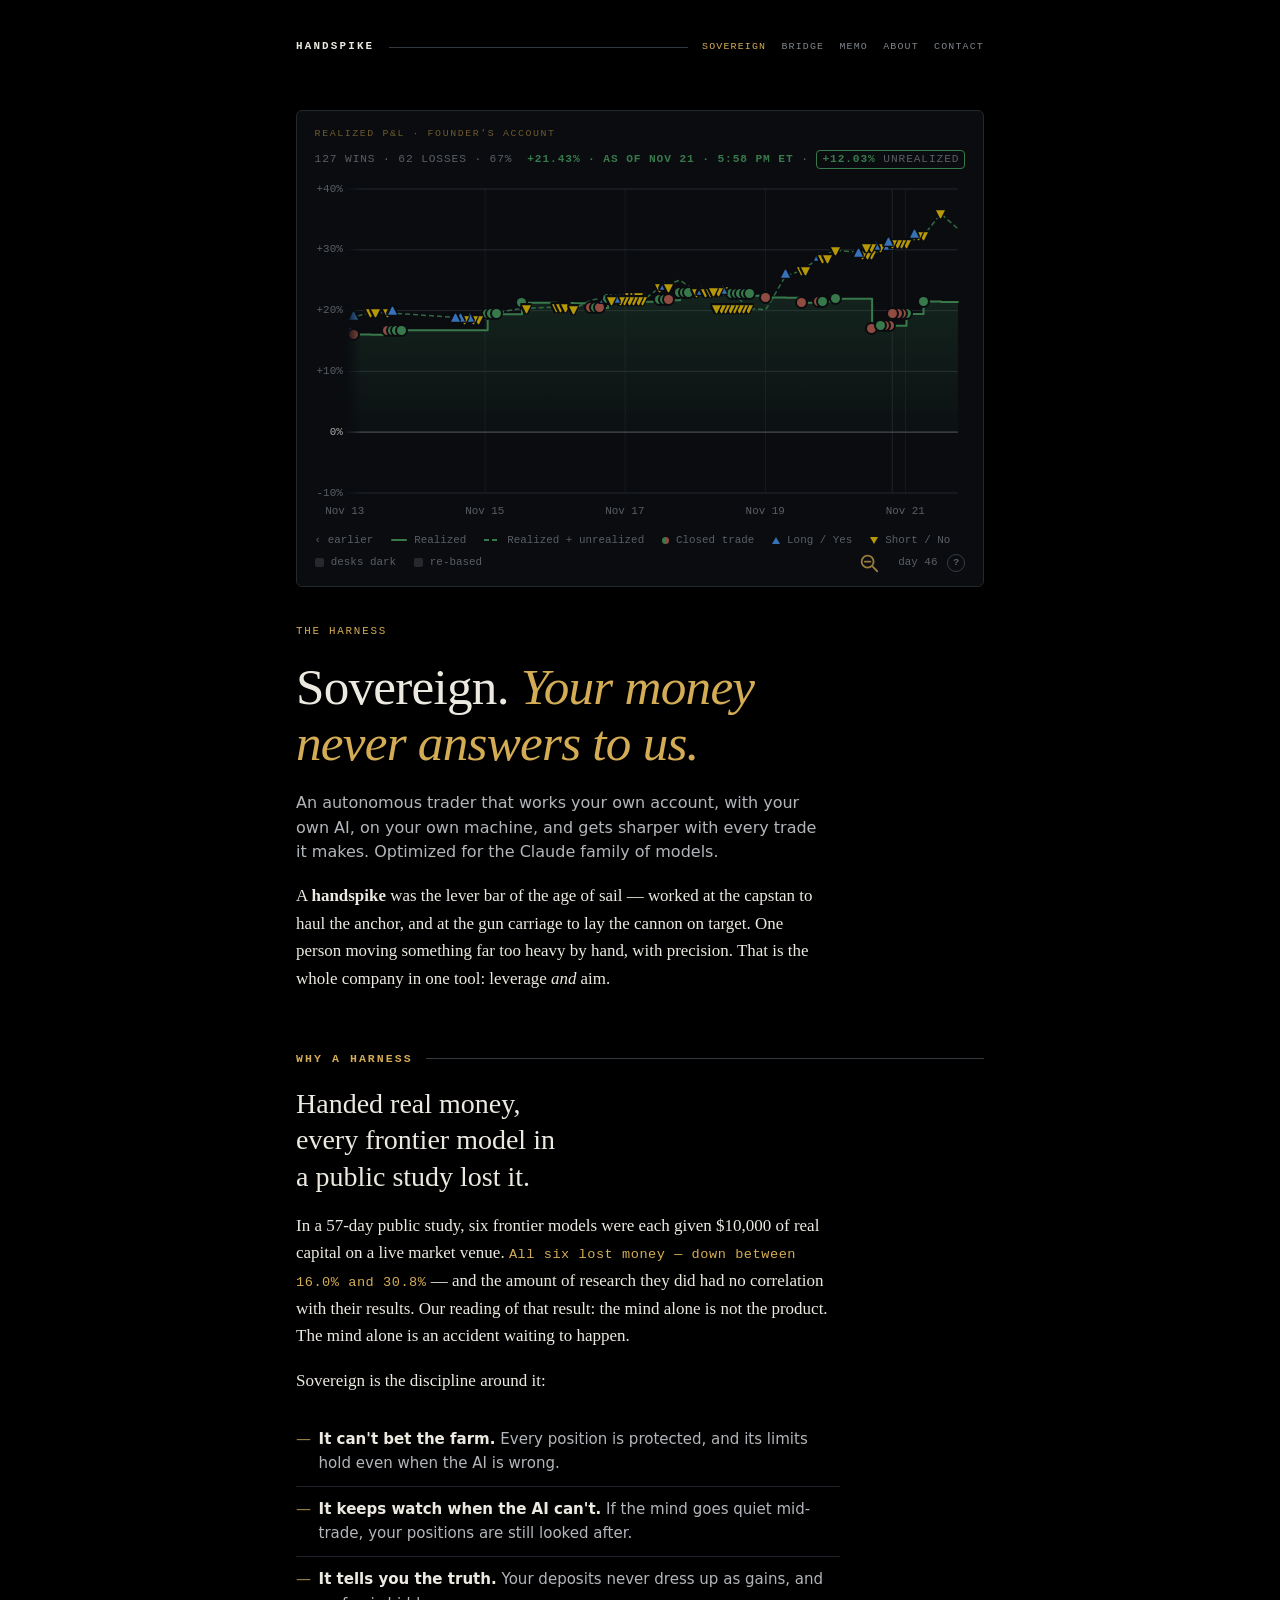
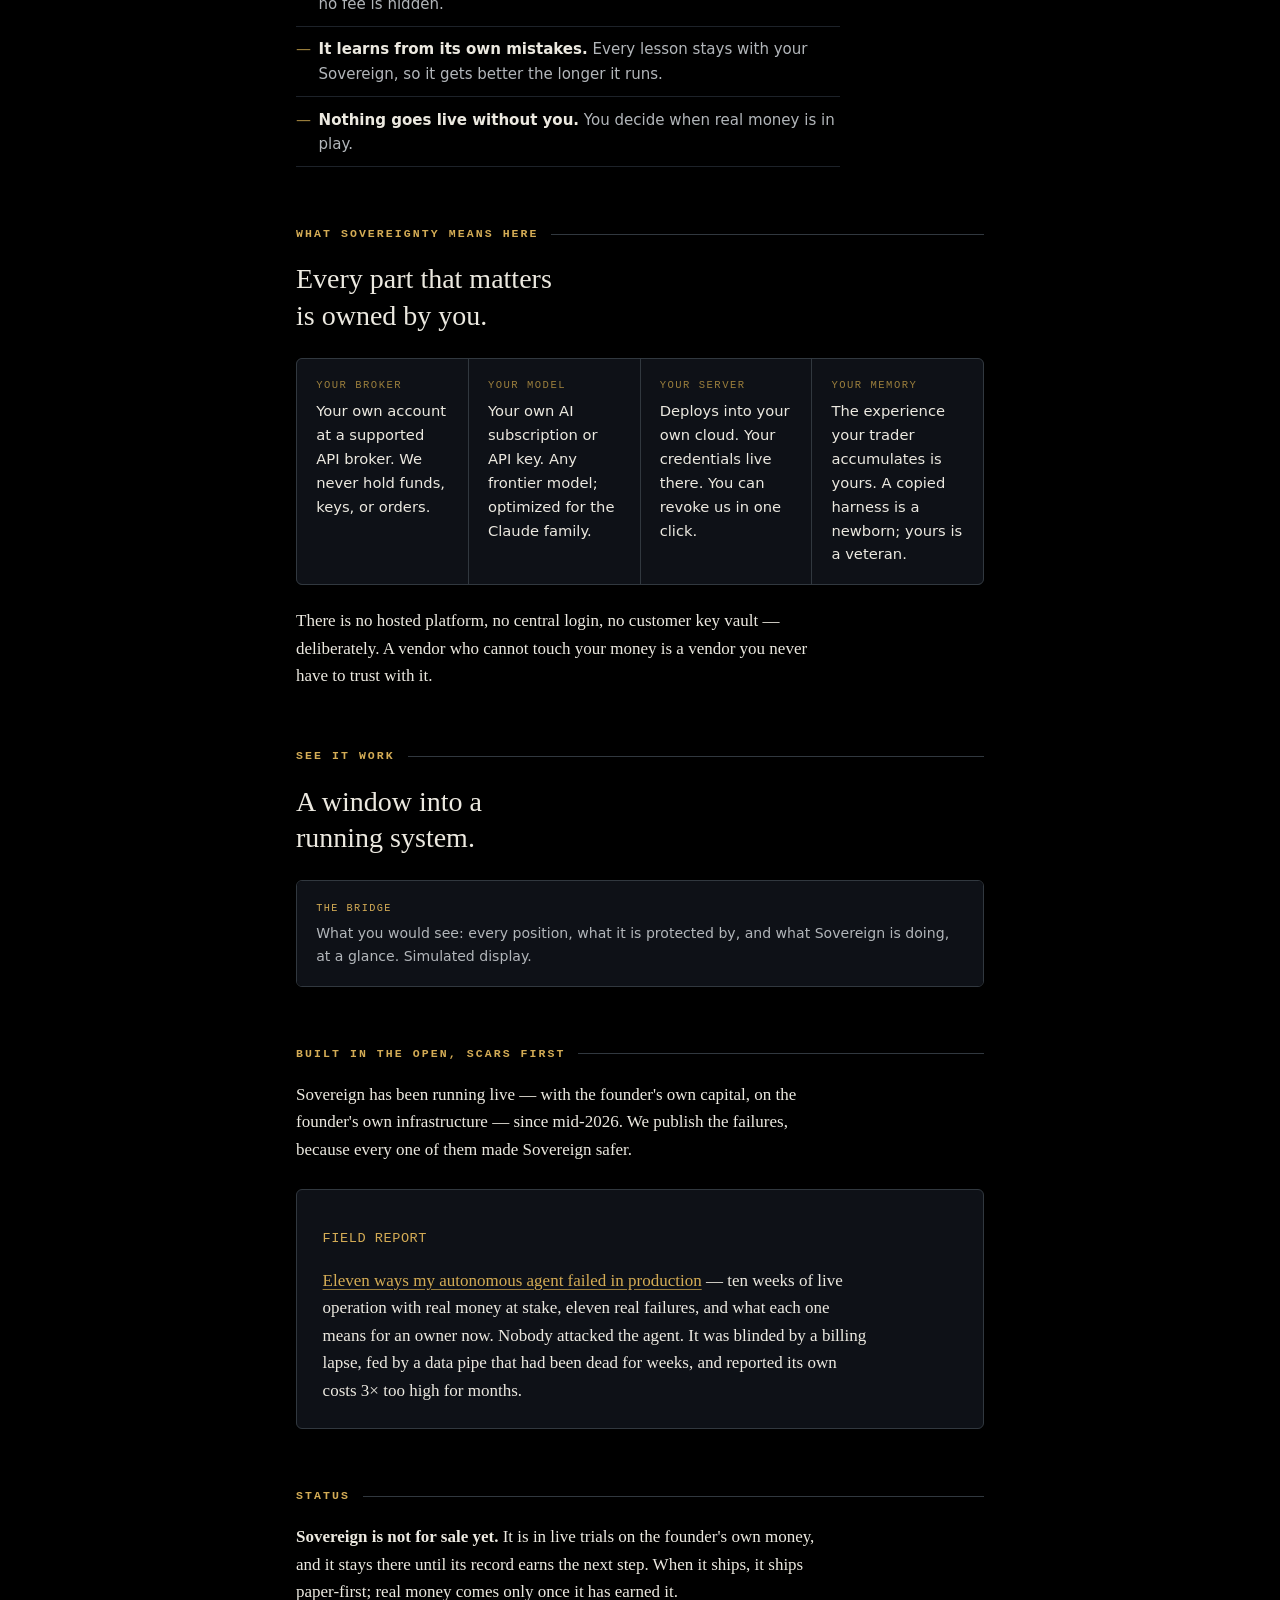
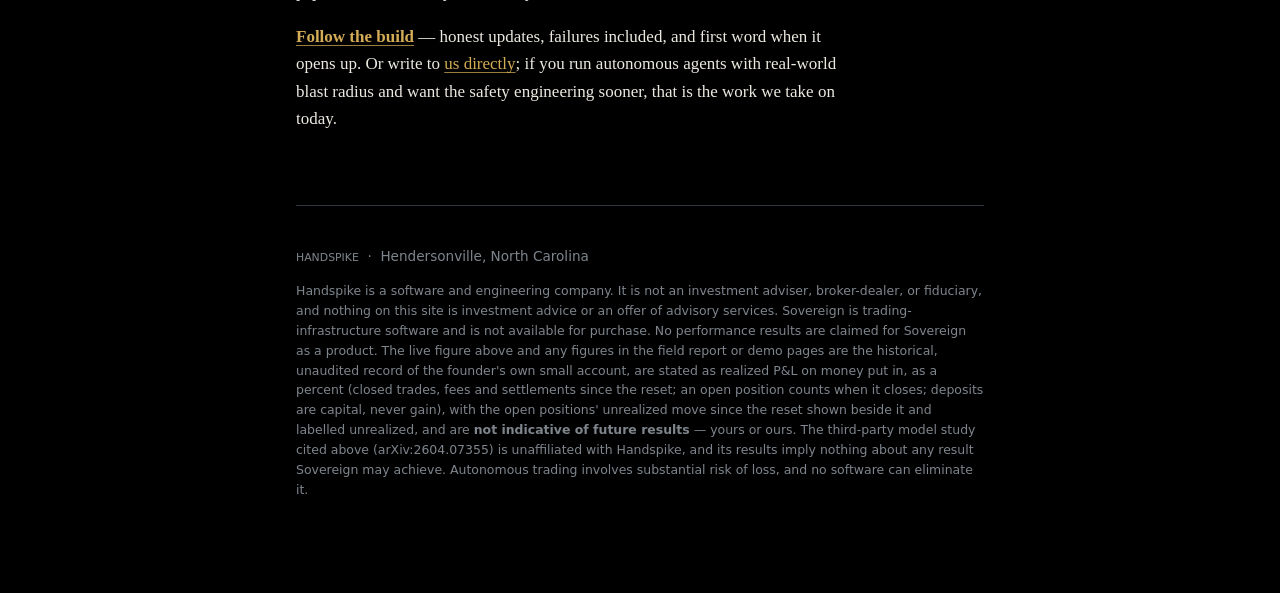
==== commit 4a425625: "feat(graph): the blue key reads Long / Yes (owner 11/21) Co-Authored-By: Claude Fable 5.2 <noreply@a" ====
--- a/index.html
+++ b/index.html
@@ -1735,7 +1735,7 @@
   if (hasDots) keys += "<span class='rg-key kd'><i class='dt" + (mkSigned ? '' : ' u') + "'></i>Closed trade</span>";
   // the buys' keys (owner Sat 2026-11-21: "... fix the legend ..."), each only when that kind is drawn, in plain words
   // what each colour is; hidden in the overview with the triangles, as the dots' key is (.kd)
-  if (trKinds.b) keys += "<span class='rg-key kd'><i class='tr b'></i>Buy / Yes</span>";
+  if (trKinds.b) keys += "<span class='rg-key kd'><i class='tr b'></i>Long / Yes</span>";
   if (trKinds.s) keys += "<span class='rg-key kd'><i class='tr s'></i>Short / No</span>";
   // WITHHELD IS SAID, NEVER AN EMPTY LAYER (the Bridge's "Buys not shown", review 2026-11-01): history.json's
   // buys_withheld is the Bridge's own decision; a dim key in both views (not .kd: it is not a mark's key), and one
